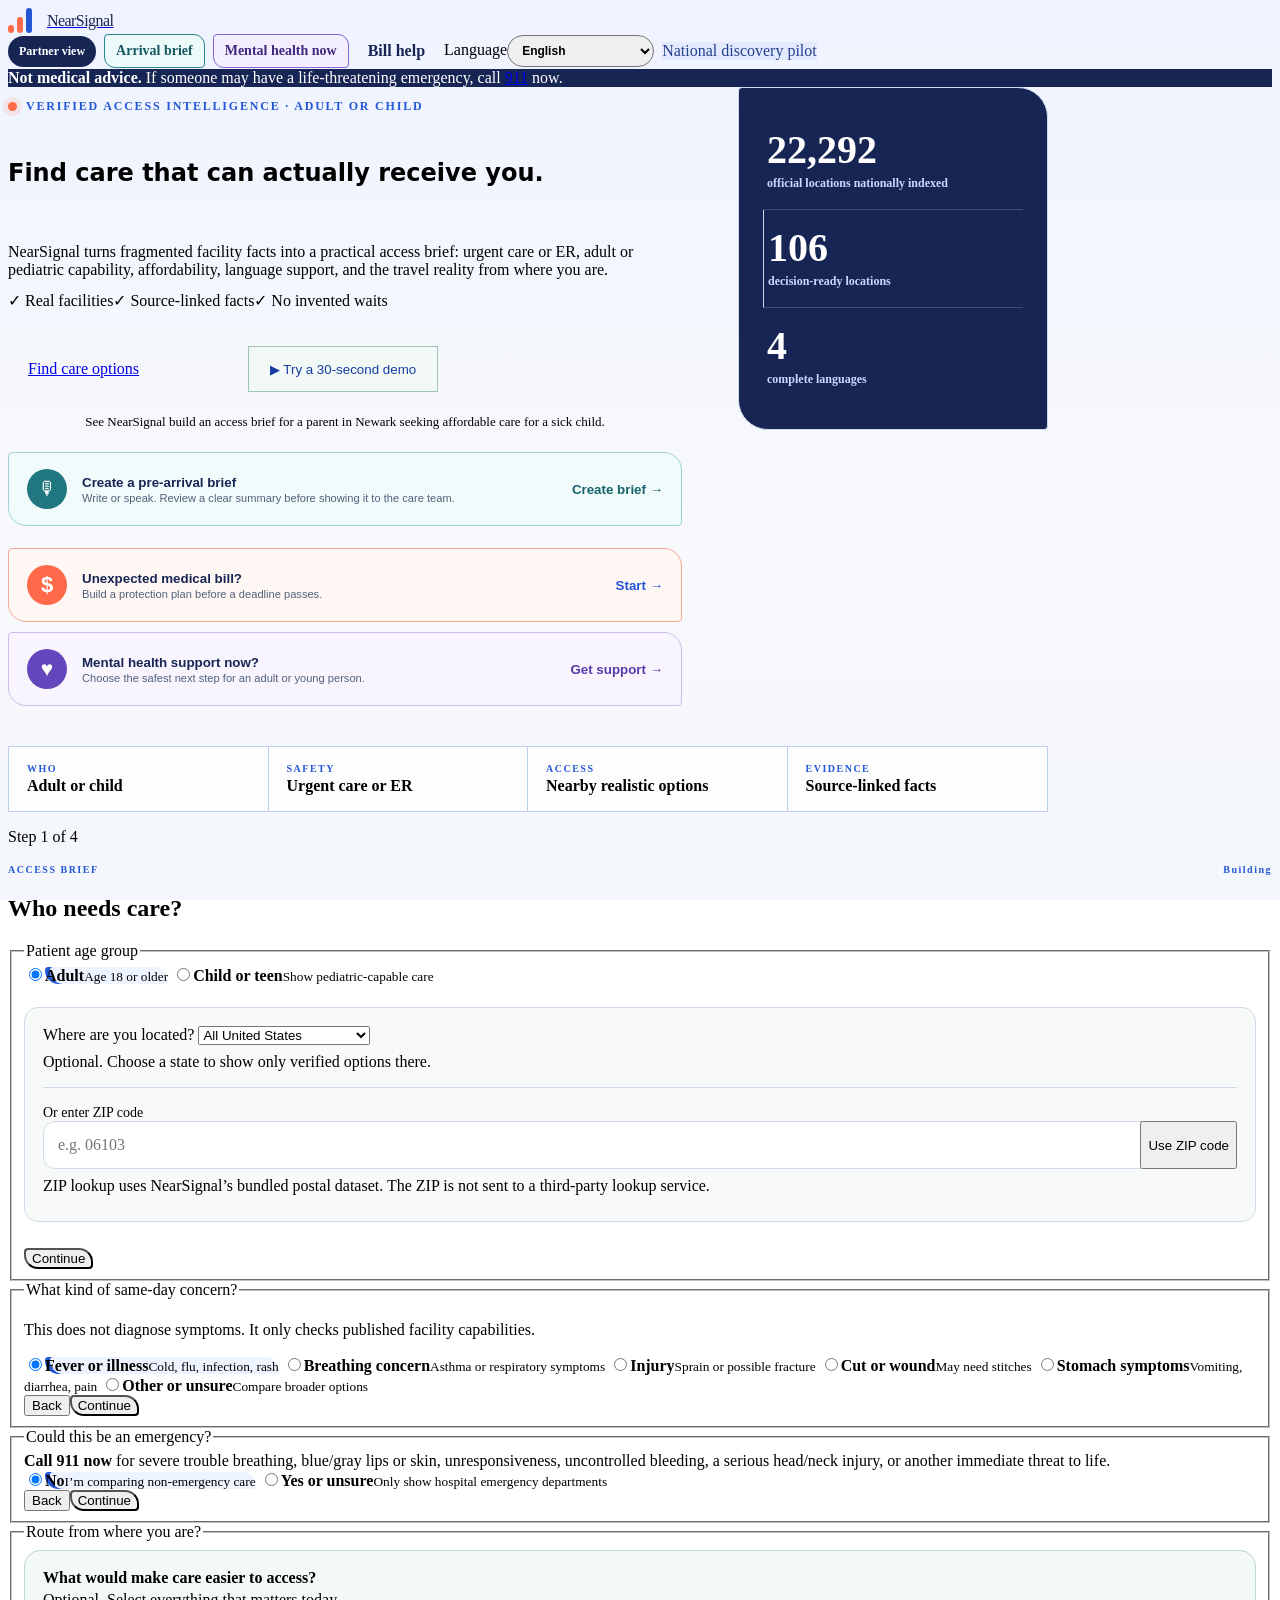
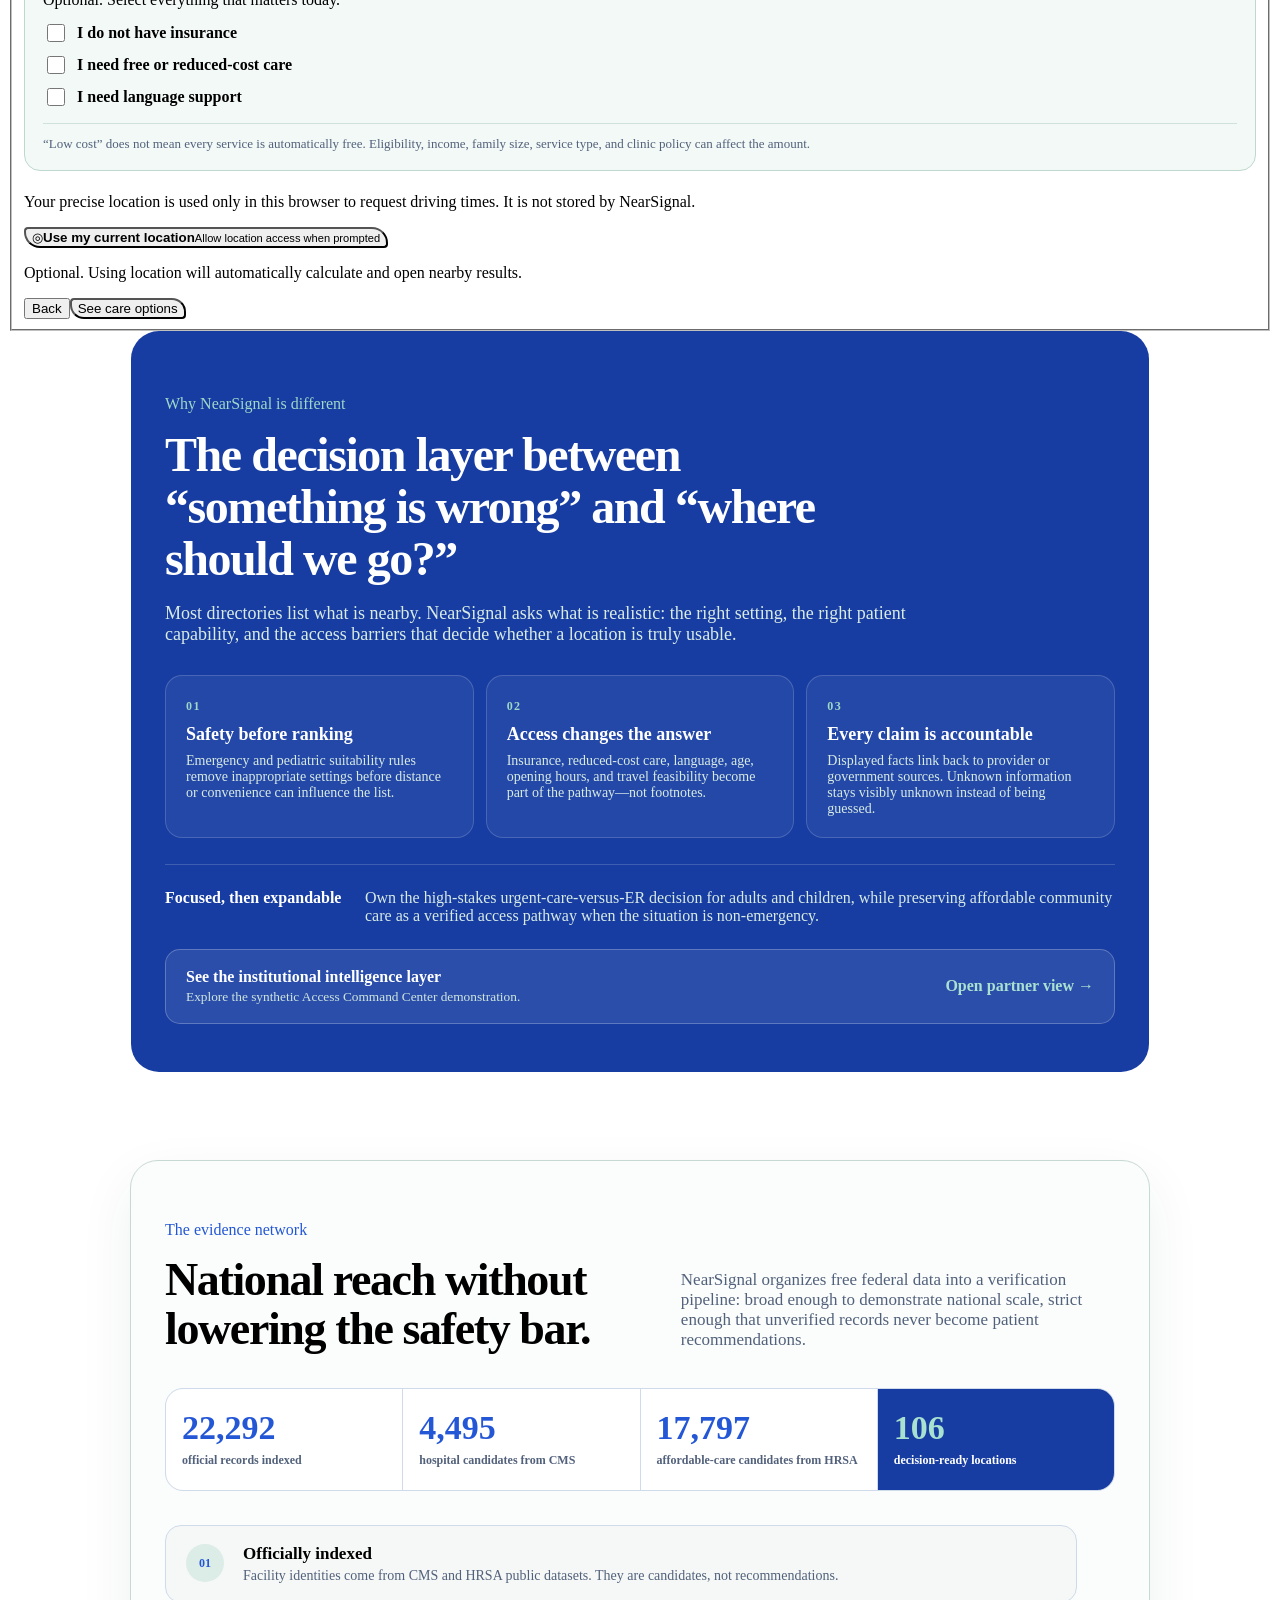
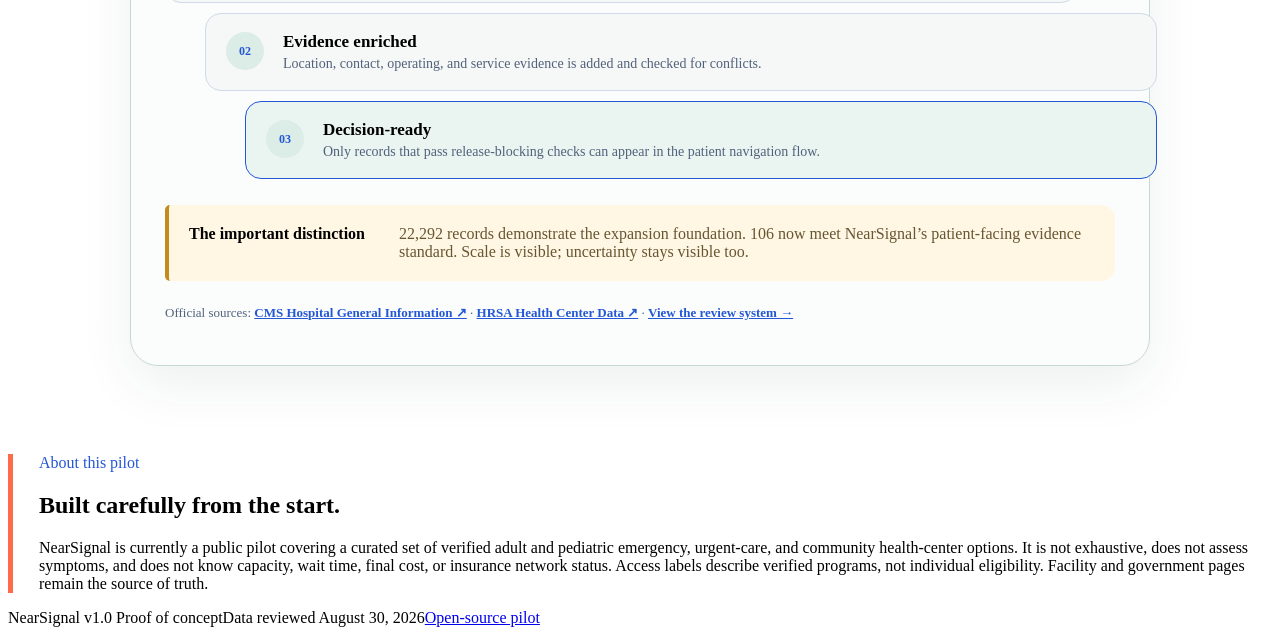
==== index.html @ 38039347 "Harden repeat patient journeys" ====
<!doctype html>
<html lang="en">
<head>
  <meta charset="utf-8">
  <meta name="viewport" content="width=device-width, initial-scale=1, viewport-fit=cover">
  <meta name="theme-color" content="#172554">
  <meta name="description" content="NearSignal turns fragmented facility facts into realistic urgent and emergency care options for adults and children.">
  <meta property="og:title" content="NearSignal — care that fits the real world">
  <meta property="og:description" content="Verified, situation-specific care navigation built for the realities of fragmented healthcare.">
  <meta property="og:type" content="website">
  <meta property="og:url" content="https://giacomodi-pasquale-rgb.github.io/nearsignal/">
  <meta property="og:site_name" content="NearSignal">
  <meta property="og:image" content="https://giacomodi-pasquale-rgb.github.io/nearsignal/icons/og-nearsignal-v2.png">
  <meta property="og:image:secure_url" content="https://giacomodi-pasquale-rgb.github.io/nearsignal/icons/og-nearsignal-v2.png">
  <meta property="og:image:alt" content="NearSignal — A realistic path to care">
  <meta property="og:image:width" content="1730">
  <meta property="og:image:height" content="909">
  <meta name="twitter:card" content="summary_large_image">
  <meta name="twitter:title" content="NearSignal — care that fits the real world">
  <meta name="twitter:description" content="Verified, situation-specific care navigation built for the realities of fragmented healthcare.">
  <meta name="twitter:image" content="https://giacomodi-pasquale-rgb.github.io/nearsignal/icons/og-nearsignal-v2.png">
  <title>NearSignal</title>
  <link rel="icon" href="icons/icon.svg" type="image/svg+xml">
  <link rel="manifest" href="manifest.webmanifest">
  <link rel="apple-touch-icon" href="icons/icon-192.png">
  <link rel="stylesheet" href="styles.css">
  <link rel="stylesheet" href="install.css">
  <link rel="stylesheet" href="access.css?v=11">
  <link rel="stylesheet" href="brand.css?v=4">
  <link rel="stylesheet" href="insights.css?v=2">
  <link rel="stylesheet" href="outcome-extra.css?v=1">
  <link rel="stylesheet" href="cohort.css?v=1">
</head>
<body>
  <header class="topbar">
    <a class="brand" href="#" aria-label="NearSignal home"><span class="signal-mark" aria-hidden="true"><i></i><i></i><i></i></span><span class="brand-word">NearSignal</span></a>
    <div class="topbar-actions"><a href="command-center.html" class="command-link" data-i18n="commandCenterNav">Partner view</a><button id="openArrivalBrief" class="brief-help-link" type="button" data-i18n="arrivalBriefNav">Arrival brief</button><button id="openMentalHelp" class="mental-help-link" type="button" data-i18n="mentalHelpNav">Mental health now</button><button id="openBillHelp" class="bill-help-link" type="button" data-i18n="billHelpNav">Bill help</button><label class="language-picker"><span class="sr-only" data-i18n="languageLabel">Language</span><select id="languageSelect" aria-label="Language" data-i18n-aria-label="languageLabel"><option value="en">English</option><option value="es">Español</option><option value="pt">Português</option><option value="ht">Kreyòl ayisyen</option></select></label><span class="pilot-pill" data-i18n="pilot">National discovery pilot</span><button id="installApp" class="install-button" data-i18n="installApp" hidden>Install app</button></div>
  </header>

  <aside class="safety-strip" role="note">
    <span data-i18n="safety"><strong>Not medical advice.</strong> If someone may have a life-threatening emergency, call <a href="tel:911">911</a> now.</span>
  </aside>

  <main>
    <section class="hero signal-hero">
      <div class="hero-kicker"><span class="live-dot"></span><span data-i18n="eyebrow">Verified access intelligence · Adult or child</span></div>
      <h1 data-i18n="heroTitle">Find care that can actually receive you.</h1>
      <p data-i18n="heroBody">NearSignal turns fragmented facility facts into a practical access brief: urgent care or ER, adult or pediatric capability, affordability, language support, and the travel reality from where you are.</p>
      <div class="trust-row" aria-label="Data principles" data-i18n-aria-label="dataPrinciples">
        <span data-i18n="trustReal">✓ Real facilities</span><span data-i18n="trustSources">✓ Source-linked facts</span><span data-i18n="trustWaits">✓ No invented waits</span>
      </div>
      <div class="hero-actions"><a class="primary link-button" href="#questionnaire" data-i18n="startNavigation">Find care options</a><button id="tryDemo" class="demo-button" type="button" data-i18n="tryDemo">▶ Try a 30-second demo</button></div>
      <p class="demo-helper" data-i18n="demoHelper">See NearSignal build an access brief for a parent in Newark seeking affordable care for a sick child.</p>
      <button id="openArrivalBriefHero" class="arrival-brief-card" type="button"><span class="arrival-icon" aria-hidden="true">🎙</span><span><b data-i18n="arrivalCardTitle">Create a pre-arrival brief</b><small data-i18n="arrivalCardBody">Write or speak. Review a clear summary before showing it to the care team.</small></span><em data-i18n="arrivalCardAction">Create brief →</em></button>
      <button id="openBillHelpHero" class="bill-protection-card" type="button"><span class="bill-icon" aria-hidden="true">$</span><span><b data-i18n="billCardTitle">Unexpected medical bill?</b><small data-i18n="billCardBody">Build a protection plan before a deadline passes.</small></span><em data-i18n="billCardAction">Start →</em></button>
      <button id="openMentalHelpHero" class="mental-support-card" type="button"><span class="mental-icon" aria-hidden="true">♥</span><span><b data-i18n="mentalCardTitle">Mental health support now?</b><small data-i18n="mentalCardBody">Choose the safest next step for an adult or young person.</small></span><em data-i18n="mentalCardAction">Get support →</em></button>
      <div class="proof-stats" aria-label="Pilot at a glance" data-i18n-aria-label="proofLabel">
        <div><strong id="networkOfficialHero">22,292</strong><span data-i18n="statIndexed">official locations nationally indexed</span></div>
        <div><strong id="facilityCount">106</strong><span data-i18n="statFacilities">decision-ready locations</span></div>
        <div><strong>4</strong><span data-i18n="statLanguages">complete languages</span></div>
      </div>
      <div class="signal-path" aria-label="NearSignal access brief" data-i18n-aria-label="decisionPathLabel"><span><b data-i18n="pathWho">WHO</b><em data-i18n="decisionWho">Adult or child</em></span><span><b data-i18n="pathSafety">SAFETY</b><em data-i18n="decisionSetting">Urgent care or ER</em></span><span><b data-i18n="pathAccess">ACCESS</b><em data-i18n="decisionReality">Nearby realistic options</em></span><span><b data-i18n="pathEvidence">EVIDENCE</b><em data-i18n="pathEvidenceBody">Source-linked facts</em></span></div>
    </section>

    <section class="panel" id="questionnaire" aria-labelledby="form-title">
      <div class="progress" aria-hidden="true"><span id="progressBar"></span></div>
      <p class="step-label" id="stepLabel" aria-live="polite">Step 1 of 4</p>
      <div class="brief-label"><span data-i18n="accessBriefLabel">ACCESS BRIEF</span><span id="briefStatus" data-i18n="briefBuilding">Building</span></div>
      <h2 id="form-title">Who needs care?</h2>
      <p id="briefAppliedNotice" class="brief-applied-notice" hidden data-i18n="briefAppliedNotice">Your patient-reported brief has pre-filled this search. Please confirm each answer before viewing care options.</p>

      <form id="careForm" novalidate>
        <fieldset class="step active" data-step="1">
          <legend class="sr-only" data-i18n="patientGroup">Patient age group</legend>
          <div class="choices one-col patient-choices">
            <label><input type="radio" name="patientGroup" value="adult" checked><span data-i18n="adultChoice"><b>Adult</b><small>Age 18 or older</small></span></label>
            <label><input type="radio" name="patientGroup" value="pediatric"><span data-i18n="childChoice"><b>Child or teen</b><small>Show pediatric-capable care</small></span></label>
          </div>
          <div class="state-row">
            <label for="stateSelect"><span data-i18n="stateQuestion">Where are you located?</span></label>
            <select id="stateSelect">
              <option value="" data-i18n="allStates">All United States</option>
              <option value="AL">Alabama</option><option value="AK">Alaska</option><option value="AS">American Samoa</option><option value="AZ">Arizona</option><option value="AR">Arkansas</option><option value="CA">California</option><option value="CO">Colorado</option><option value="CT">Connecticut</option><option value="DE">Delaware</option><option value="DC">District of Columbia</option><option value="FL">Florida</option><option value="GA">Georgia</option><option value="GU">Guam</option><option value="HI">Hawaii</option><option value="ID">Idaho</option><option value="IL">Illinois</option><option value="IN">Indiana</option><option value="IA">Iowa</option><option value="KS">Kansas</option><option value="KY">Kentucky</option><option value="LA">Louisiana</option><option value="ME">Maine</option><option value="MD">Maryland</option><option value="MA">Massachusetts</option><option value="MI">Michigan</option><option value="FM">Micronesia</option><option value="MN">Minnesota</option><option value="MS">Mississippi</option><option value="MO">Missouri</option><option value="MT">Montana</option><option value="NE">Nebraska</option><option value="NV">Nevada</option><option value="NH">New Hampshire</option><option value="NJ">New Jersey</option><option value="NM">New Mexico</option><option value="NY">New York</option><option value="NC">North Carolina</option><option value="ND">North Dakota</option><option value="MP">Northern Mariana Islands</option><option value="OH">Ohio</option><option value="OK">Oklahoma</option><option value="OR">Oregon</option><option value="PA">Pennsylvania</option><option value="PR">Puerto Rico</option><option value="RI">Rhode Island</option><option value="SC">South Carolina</option><option value="SD">South Dakota</option><option value="TN">Tennessee</option><option value="TX">Texas</option><option value="UT">Utah</option><option value="VT">Vermont</option><option value="VI">U.S. Virgin Islands</option><option value="VA">Virginia</option><option value="WA">Washington</option><option value="WV">West Virginia</option><option value="WI">Wisconsin</option><option value="WY">Wyoming</option><option value="MH">Marshall Islands</option><option value="PW">Palau</option>
            </select>
            <p class="helper" data-i18n="stateHelper">Optional. Choose a state to show only verified options there.</p>
            <div class="zip-row">
              <label for="zipCode"><span data-i18n="zipLabel">Or enter ZIP code</span></label>
              <div><input id="zipCode" type="text" inputmode="numeric" autocomplete="postal-code" maxlength="5" pattern="[0-9]{5}" placeholder="e.g. 06103" data-i18n-placeholder="zipPlaceholder"><button id="useZip" type="button" class="secondary" data-i18n="useZip">Use ZIP code</button></div>
              <p class="helper" data-i18n="zipPrivacy">ZIP lookup uses NearSignal’s bundled postal dataset. The ZIP is not sent to a third-party lookup service.</p>
              <p class="status" id="zipStatus" aria-live="polite"></p>
            </div>
          </div>
          <div class="age-row" id="childAge" hidden>
            <label><span data-i18n="age">Age</span><input id="ageValue" type="number" min="0" max="26" step="1" value="5" inputmode="numeric" required></label>
            <label><span data-i18n="unit">Unit</span><select id="ageUnit"><option value="years" data-i18n="years">Years</option><option value="months" data-i18n="months">Months</option></select></label>
          </div>
          <button type="button" class="primary next" data-i18n="continue">Continue</button>
        </fieldset>

        <fieldset class="step" data-step="2">
          <legend data-i18n="step2">What kind of same-day concern?</legend>
          <p class="helper" data-i18n="concernHelper">This does not diagnose symptoms. It only checks published facility capabilities.</p>
          <div class="choices">
            <label><input type="radio" name="need" value="illness" checked><span data-i18n="illnessChoice"><b>Fever or illness</b><small>Cold, flu, infection, rash</small></span></label>
            <label><input type="radio" name="need" value="breathing"><span data-i18n="breathingChoice"><b>Breathing concern</b><small>Asthma or respiratory symptoms</small></span></label>
            <label><input type="radio" name="need" value="injury"><span data-i18n="injuryChoice"><b>Injury</b><small>Sprain or possible fracture</small></span></label>
            <label><input type="radio" name="need" value="wound"><span data-i18n="woundChoice"><b>Cut or wound</b><small>May need stitches</small></span></label>
            <label><input type="radio" name="need" value="stomach"><span data-i18n="stomachChoice"><b>Stomach symptoms</b><small>Vomiting, diarrhea, pain</small></span></label>
            <label><input type="radio" name="need" value="other"><span data-i18n="otherChoice"><b>Other or unsure</b><small>Compare broader options</small></span></label>
          </div>
          <div class="actions"><button type="button" class="secondary back" data-i18n="back">Back</button><button type="button" class="primary next" data-i18n="continue">Continue</button></div>
        </fieldset>

        <fieldset class="step" data-step="3">
          <legend data-i18n="step3">Could this be an emergency?</legend>
          <div class="red-flags" data-i18n="redFlags"><strong>Call 911 now</strong> for severe trouble breathing, blue/gray lips or skin, unresponsiveness, uncontrolled bleeding, a serious head/neck injury, or another immediate threat to life.</div>
          <div class="choices one-col">
            <label><input type="radio" name="emergency" value="no" checked><span data-i18n="noEmergency"><b>No</b><small>I’m comparing non-emergency care</small></span></label>
            <label><input type="radio" name="emergency" value="yes"><span data-i18n="yesEmergency"><b>Yes or unsure</b><small>Only show hospital emergency departments</small></span></label>
          </div>
          <div class="actions"><button type="button" class="secondary back" data-i18n="back">Back</button><button type="button" class="primary next" data-i18n="continue">Continue</button></div>
        </fieldset>

        <fieldset class="step" data-step="4">
          <legend data-i18n="routeTitle">Route from where you are?</legend>
          <div class="access-box">
            <p class="access-title" data-i18n="accessTitle">What would make care easier to access?</p>
            <p class="helper" data-i18n="accessHelper">Optional. Select everything that matters today.</p>
            <div class="access-choices">
              <label><input type="checkbox" name="accessNeed" value="uninsured"><span data-i18n="accessUninsured">I do not have insurance</span></label>
              <label><input type="checkbox" name="accessNeed" value="low-cost"><span data-i18n="accessLowCost">I need free or reduced-cost care</span></label>
              <label><input type="checkbox" name="accessNeed" value="language"><span data-i18n="accessLanguage">I need language support</span></label>
            </div>
            <p class="access-caution" data-i18n="accessCaution">“Low cost” does not mean every service is automatically free. Eligibility, income, family size, service type, and clinic policy can affect the amount.</p>
          </div>
          <p class="helper" data-i18n="locationPrivacy">Your precise location is used only in this browser to request driving times. It is not stored by NearSignal.</p>
          <button type="button" id="locateMe" class="location-button"><span aria-hidden="true">◎</span><span data-i18n="locationButton"><b>Use my current location</b><small>Allow location access when prompted</small></span></button>
          <p id="locationStatus" class="status" aria-live="polite" data-i18n="locationOptional">Optional. Using location will automatically calculate and open nearby results.</p>
          <div class="actions"><button type="button" class="secondary back" data-i18n="back">Back</button><button type="button" id="showCareOptions" class="primary" data-i18n="seeOptions">See care options</button></div>
        </fieldset>
      </form>
    </section>

    <section id="results" class="results" hidden aria-live="polite">
      <div class="results-head">
        <div><p class="eyebrow" data-i18n="verifiedNetwork">Decision-ready recommendations</p><h2 id="resultsTitle" data-i18n="careOptions">Care options</h2></div>
        <button id="startOver" class="secondary" data-i18n="startOver">Start over</button>
      </div>
      <div id="emergencyBanner" class="emergency" hidden data-i18n="emergencyBanner"><strong>Emergency route:</strong> If there is an immediate threat to life, call <a href="tel:911">911</a>. Do not delay emergency care to compare this list.</div>
      <div id="demoBanner" class="demo-banner" hidden data-i18n="demoBanner"><strong>Demo scenario:</strong> A parent in Newark is looking for non-emergency care for a 5-year-old with a fever, without insurance, and needs an affordable option.</div>
      <button id="demoNext" class="demo-next primary" type="button" hidden data-i18n="demoNext">Continue the story: create the bilingual arrival brief →</button>
      <div id="journeySummary" class="journey-summary"></div>
      <p id="routingNote" class="data-note"></p>
      <section id="accessXray" class="access-xray" aria-labelledby="access-xray-title"></section>
      <div id="cards" class="cards"></div>
      <section id="commonspiritCohort" class="commonspirit-cohort" hidden aria-labelledby="commonspirit-cohort-title">
        <div class="discovery-heading"><div><p class="eyebrow" data-i18n="cohortEyebrow">COMMONSPIRIT ACCESS COHORT</p><h3 id="commonspirit-cohort-title" data-i18n="cohortTitle">CommonSpirit locations in this state</h3></div><span data-i18n="cohortOfficial">Official provider sources</span></div>
        <p data-i18n="cohortIntro">NearSignal reviewed these locations as part of a fragmentation-priority cohort. Completed records can enter recommendations; records with unresolved age or access evidence remain clearly marked for confirmation.</p>
        <div id="commonspiritCards" class="cohort-cards"></div>
      </section>
      <section id="nationalDiscovery" class="national-discovery" hidden aria-labelledby="national-discovery-title">
        <div class="discovery-heading"><div><p class="eyebrow" data-i18n="discoveryEyebrow">NATIONAL DISCOVERY LAYER</p><h3 id="national-discovery-title" data-i18n="discoveryTitle">More official locations in your state</h3></div><span data-i18n="discoveryOfficial">Official federal records</span></div>
        <p data-i18n="discoveryIntro">These locations expand discovery beyond NearSignal’s decision-ready network. Their identity comes from CMS or HRSA, but their exact services, ages, hours, prices, and availability have not completed NearSignal verification.</p>
        <div id="discoveryCounts" class="discovery-counts"></div>
        <div id="discoveryCards" class="discovery-cards"></div>
        <p class="discovery-safety" data-i18n="discoverySafety">These are not NearSignal recommendations. Call before non-emergency travel and verify the service, patient age, hours, price, and insurance status.</p>
      </section>
      <details class="before-leave"><summary data-i18n="beforeLeaveTitle">Before you leave: protect access and cost</summary><div><p data-i18n="beforeLeaveIntro">For non-emergency care, use this checklist before traveling. Do not delay emergency care for these steps.</p><label><input type="checkbox"> <span data-i18n="checkService">Call and verify the exact service and age eligibility.</span></label><label><input type="checkbox"> <span data-i18n="checkNetwork">Ask whether both the facility and treating clinicians are in network.</span></label><label><input type="checkbox"> <span data-i18n="checkEstimate">Request an estimate or Good Faith Estimate when applicable.</span></label><label><input type="checkbox"> <span data-i18n="checkRecord">Write down the representative’s name, date, and confirmation number.</span></label></div></details>
      <p id="learningLoop" class="learning-loop"></p>
      <details class="access-guide"><summary data-i18n="costGuideTitle">Understand the cost-access labels</summary><div data-i18n="costGuideBody"><p><strong>Community health centers/FQHCs:</strong> Insurance is not required. Fees are adjusted using income and family size. Patients at or below 100% of the federal poverty guideline receive a full discount or may pay a nominal charge, depending on the center’s policy and service.</p><p><strong>NJ Charity Care:</strong> This is hospital financial assistance for eligible uninsured or underinsured patients. An application and screening are required, and some separate professional, prescription, or other charges may not be covered.</p><p><strong>Published flat fee:</strong> NearSignal shows one only when a current authoritative source confirms the exact service and price.</p><p><a href="https://bphc.hrsa.gov/about-health-centers/what-health-center" target="_blank" rel="noopener">HRSA health-center information ↗</a> · <a href="https://www.nj.gov/health/charitycare/" target="_blank" rel="noopener">NJ Charity Care ↗</a></p></div></details>
      <details><summary data-i18n="orderingTitle">How NearSignal orders these options</summary><p data-i18n="orderingBody">Safety gates come first: emergency selections show only verified hospital emergency departments appropriate for the selected adult or child population. Age and published capability limits are applied next. Eligible options are then ordered by care-setting fit, access needs, and, when available, current driving duration. Unsupported wait, insurance, and cost claims are excluded.</p></details>
      <details><summary data-i18n="verifiedTitle">What “verified” means</summary><p data-i18n="verifiedBody">Facility identity, address, care setting, adult/child population, phone, displayed hours, listed capabilities, and access claims are tied to provider or government sources. Information can change—call before non-emergency travel.</p></details>
    </section>

    <section class="difference-section" aria-labelledby="difference-title">
      <p class="eyebrow" data-i18n="differenceEyebrow">Why NearSignal is different</p>
      <h2 id="difference-title" data-i18n="differenceTitle">The decision layer between “something is wrong” and “where should we go?”</h2>
      <p class="difference-lead" data-i18n="differenceLead">Most directories list what is nearby. NearSignal asks what is realistic: the right setting, the right patient capability, and the access barriers that decide whether a location is truly usable.</p>
      <div class="difference-grid">
        <article><span>01</span><h3 data-i18n="differenceSafetyTitle">Safety before ranking</h3><p data-i18n="differenceSafetyBody">Emergency and pediatric suitability rules remove inappropriate settings before distance or convenience can influence the list.</p></article>
        <article><span>02</span><h3 data-i18n="differenceAccessTitle">Access changes the answer</h3><p data-i18n="differenceAccessBody">Insurance, reduced-cost care, language, age, opening hours, and travel feasibility become part of the pathway—not footnotes.</p></article>
        <article><span>03</span><h3 data-i18n="differenceEvidenceTitle">Every claim is accountable</h3><p data-i18n="differenceEvidenceBody">Displayed facts link back to provider or government sources. Unknown information stays visibly unknown instead of being guessed.</p></article>
      </div>
      <div class="vision-line"><strong data-i18n="visionTitle">Focused, then expandable</strong><span data-i18n="visionBody">Own the high-stakes urgent-care-versus-ER decision for adults and children, while preserving affordable community care as a verified access pathway when the situation is non-emergency.</span></div>
      <a class="command-center-cta" href="command-center.html"><span><b data-i18n="commandCtaTitle">See the institutional intelligence layer</b><small data-i18n="commandCtaBody">Explore the synthetic Access Command Center demonstration.</small></span><em data-i18n="commandCtaAction">Open partner view →</em></a>
    </section>

    <section class="network-section" aria-labelledby="network-title">
      <div class="network-heading">
        <div><p class="eyebrow" data-i18n="networkEyebrow">The evidence network</p><h2 id="network-title" data-i18n="networkTitle">National reach without lowering the safety bar.</h2></div>
        <p data-i18n="networkLead">NearSignal organizes free federal data into a verification pipeline: broad enough to demonstrate national scale, strict enough that unverified records never become patient recommendations.</p>
      </div>
      <div class="network-stats" aria-label="Evidence network at a glance" data-i18n-aria-label="networkStatsLabel">
        <article><strong id="networkOfficial">22,292</strong><span data-i18n="networkOfficial">official records indexed</span></article>
        <article><strong id="networkHospitals">4,495</strong><span data-i18n="networkHospitals">hospital candidates from CMS</span></article>
        <article><strong id="networkHealthCenters">17,797</strong><span data-i18n="networkHealthCenters">affordable-care candidates from HRSA</span></article>
        <article class="decision-ready"><strong id="networkReady">106</strong><span data-i18n="networkReady">decision-ready locations</span></article>
      </div>
      <div class="evidence-funnel">
        <article><span>01</span><div><h3 data-i18n="networkTier1Title">Officially indexed</h3><p data-i18n="networkTier1Body">Facility identities come from CMS and HRSA public datasets. They are candidates, not recommendations.</p></div></article>
        <article><span>02</span><div><h3 data-i18n="networkTier2Title">Evidence enriched</h3><p data-i18n="networkTier2Body">Location, contact, operating, and service evidence is added and checked for conflicts.</p></div></article>
        <article class="funnel-ready"><span>03</span><div><h3 data-i18n="networkTier3Title">Decision-ready</h3><p data-i18n="networkTier3Body">Only records that pass release-blocking checks can appear in the patient navigation flow.</p></div></article>
      </div>
      <div class="network-safety"><strong data-i18n="networkSafetyTitle">The important distinction</strong><span data-i18n="networkSafetyBody">22,292 records demonstrate the expansion foundation. 106 now meet NearSignal’s patient-facing evidence standard. Scale is visible; uncertainty stays visible too.</span></div>
      <p class="network-sources"><span data-i18n="networkSources">Official sources:</span> <a href="https://data.cms.gov/provider-data/dataset/xubh-q36u" target="_blank" rel="noopener">CMS Hospital General Information ↗</a> · <a href="https://data.hrsa.gov/topics/health-centers/" target="_blank" rel="noopener">HRSA Health Center Data ↗</a> · <a href="review.html" data-i18n="networkReviewLink">View the review system →</a></p>
    </section>

    <section class="scope-note">
      <p class="eyebrow" data-i18n="limitationsEyebrow">About this pilot</p>
      <h2 data-i18n="limitationsTitle">Built carefully from the start.</h2>
      <p data-i18n="limitationsBody">NearSignal is currently a public pilot covering a curated set of verified adult and pediatric emergency, urgent-care, and community health-center options. It is not exhaustive, does not assess symptoms, and does not know capacity, wait time, final cost, or insurance network status. Access labels describe verified programs, not individual eligibility. Facility and government pages remain the source of truth.</p>
    </section>
  </main>

  <dialog id="billProtection" class="bill-dialog" aria-labelledby="bill-title">
    <form method="dialog" class="bill-shell">
      <button class="bill-close" value="close" aria-label="Close" data-i18n-aria-label="close">×</button>
      <p class="eyebrow" data-i18n="billEyebrow">NearSignal Bill Protection</p>
      <h2 id="bill-title" data-i18n="billTitle">Turn a frightening bill into an action plan.</h2>
      <p class="bill-intro" data-i18n="billIntro">This tool does not decide whether a bill is lawful or provide legal advice. It helps preserve evidence, identify possible protections, and reach the right appeal or complaint channel.</p>
      <p class="bill-national-scope" data-i18n="billNationalScope">Nationwide guidance · Federal and state-specific routes</p>

      <div id="billIntake" class="bill-intake">
        <fieldset><legend data-i18n="billSituation">What happened?</legend><div class="bill-choices">
          <label><input type="radio" name="billSituation" value="directory" checked><span data-i18n="billDirectory">A directory or insurer said the facility was in network</span></label>
          <label><input type="radio" name="billSituation" value="facility"><span data-i18n="billFacility">The facility was in network, but someone involved was not</span></label>
          <label><input type="radio" name="billSituation" value="emergency"><span data-i18n="billEmergency">Emergency or urgent care was out of network</span></label>
          <label><input type="radio" name="billSituation" value="other"><span data-i18n="billOther">Something else or I am not sure</span></label>
        </div></fieldset>
        <fieldset><legend data-i18n="billPlan">What kind of coverage?</legend><div class="bill-choices compact">
          <label><input type="radio" name="billPlan" value="employer" checked><span data-i18n="billEmployer">Employer health plan</span></label>
          <label><input type="radio" name="billPlan" value="individual"><span data-i18n="billIndividual">Marketplace or individual plan</span></label>
          <label><input type="radio" name="billPlan" value="public"><span data-i18n="billPublic">Medicare or Medicaid</span></label>
          <label><input type="radio" name="billPlan" value="unsure"><span data-i18n="billUnsure">Not sure</span></label>
        </div></fieldset>
        <label class="bill-state"><span data-i18n="billState">Where did the care happen?</span><select id="billState"></select></label>
        <button id="buildBillPlan" class="primary" value="" type="button" data-i18n="buildBillPlan">Build my action plan</button>
      </div>

      <section id="billPlanResult" class="bill-result" hidden aria-live="polite">
        <div class="bill-alert"><strong data-i18n="billFirstTitle">First: protect the clock and the paper trail</strong><p data-i18n="billFirstBody">Ask the provider to place the account on an administrative hold while it is disputed. Request the itemized bill, Explanation of Benefits, claim and denial codes, network records, any estimate, and every notice or consent form. Keep screenshots, names, dates, and confirmation numbers.</p></div>
        <div id="billProtectionSignal" class="protection-signal"></div>
        <p id="stateResourceNote" class="state-resource-note"></p>
        <ol class="bill-steps">
          <li><b data-i18n="billStep1Title">Open an insurer appeal</b><span data-i18n="billStep1Body">Use the appeal address or portal in the denial notice. State that network information was relied on, identify the disputed charges, request reprocessing at the in-network level, and ask for all records used to decide the claim.</span></li>
          <li><b data-i18n="billStep2Title">Preserve the deadline</b><span data-i18n="billStep2Body">Use the deadline printed on the denial or plan documents. Many employer-plan claim appeals allow at least 180 days, but your notice and plan control. File something in writing before the deadline even if more evidence will follow.</span></li>
          <li><b data-i18n="billStep3Title">Escalate outside the insurer</b><span data-i18n="billStep3Body">Federal and state complaint channels can review whether surprise-billing or insurance rules were followed. Employer plans may also fall under the U.S. Department of Labor.</span></li>
        </ol>
        <div class="official-actions">
          <a class="link-button primary" href="https://www.cms.gov/initiatives/your-patient-rights/medical-bill-rights/get-help/find-action-plan-your-medical-bill/call-no-surprises-help-desk/submit-complaint" target="_blank" rel="noopener" data-i18n="cmsComplaint">CMS complaint ↗</a>
          <a class="link-button secondary" href="tel:18009853059" data-i18n="cmsCall">Call 1-800-985-3059</a>
          <a id="stateBillHelp" class="link-button secondary" href="https://content.naic.org/state-insurance-departments" target="_blank" rel="noopener" data-i18n="stateInsuranceDirectory">Find your state insurance department ↗</a>
          <a id="dolBillHelp" class="link-button secondary" href="https://www.dol.gov/agencies/ebsa/about-ebsa/our-activities/resource-center/publications/filing-a-claim-for-your-health-benefits" target="_blank" rel="noopener" data-i18n="dolAppeal">Employer-plan appeal guide ↗</a>
        </div>
        <details class="appeal-template"><summary data-i18n="appealTemplateTitle">Plain-language appeal starter</summary><div id="appealTemplate" data-i18n="appealTemplateBody"><p><strong>Subject: Urgent request to review and reprocess disputed medical claim</strong></p><p>I am appealing the handling of this claim and asking that collection activity be paused while it is reviewed. Before care, I relied on information indicating that the facility or service was in network. I did not knowingly choose an out-of-network service at this price.</p><p>Please provide the complete claim file, the specific plan terms and codes used, all network-status records, and any notice or consent form you believe applies. Please review applicable federal and state surprise-billing protections and reprocess covered charges at the in-network cost-sharing level when required. Please confirm receipt and all appeal deadlines in writing.</p></div></details>
        <p class="bill-caution" data-i18n="billCaution">Do not send medical records, member IDs, or other personal information through NearSignal. Use the insurer or regulator’s secure channel. For legal advice or a lawsuit, contact a qualified attorney.</p>
        <button id="restartBillPlan" class="secondary" type="button" value="" data-i18n="startOver">Start over</button>
      </section>
    </form>
  </dialog>

  <dialog id="arrivalBrief" class="arrival-dialog" aria-labelledby="arrival-title">
    <form method="dialog" class="arrival-shell">
      <button class="bill-close" value="close" aria-label="Close" data-i18n-aria-label="close">×</button>
      <p class="eyebrow" data-i18n="arrivalEyebrow">NearSignal Patient-Reported Brief</p>
      <h2 id="arrival-title" data-i18n="arrivalTitle">Describe it once. Bring a clearer story.</h2>
      <p class="bill-intro" data-i18n="arrivalIntro">Write or use the microphone. NearSignal organizes your words into a brief you can review, copy, or read aloud. It is not a diagnosis or clinical triage assessment.</p>
      <p class="arrival-privacy" data-i18n="arrivalPrivacy">NearSignal does not store or send this information. Voice recognition may be processed by your browser or device provider. Do not use voice input if you are not comfortable with that.</p>
      <div id="arrivalIntake" class="arrival-intake">
        <label><span data-i18n="arrivalPatient">Who is this for?</span><select id="arrivalPatient"><option value="adult" data-i18n="arrivalAdult">Adult</option><option value="child" data-i18n="arrivalChild">Child or teen</option></select></label>
        <div class="arrival-select-grid">
          <label><span data-i18n="arrivalCategory">What kind of concern is this?</span><select id="arrivalCategory"><option value="illness" data-i18n="categoryIllness">Illness or fever</option><option value="breathing" data-i18n="categoryBreathing">Breathing problem</option><option value="injury" data-i18n="categoryInjury">Injury</option><option value="wound" data-i18n="categoryWound">Cut or wound</option><option value="stomach" data-i18n="categoryStomach">Stomach symptoms</option><option value="mental" data-i18n="categoryMental">Mental or behavioral health</option><option value="other" data-i18n="categoryOther">Other or unsure</option></select></label>
          <label><span data-i18n="arrivalSeverity">How serious does it feel?</span><select id="arrivalSeverity"><option value="mild" data-i18n="severityMild">Mild</option><option value="moderate" data-i18n="severityModerate">Moderate</option><option value="severe" data-i18n="severitySevere">Severe</option><option value="unsure" data-i18n="severityUnsure">Not sure</option></select></label>
        </div>
        <label><span data-i18n="arrivalWarning">Are any immediate warning signs present?</span><select id="arrivalWarning"><option value="no" data-i18n="warningNo">No</option><option value="unsure" data-i18n="warningUnsure">Not sure</option><option value="yes" data-i18n="warningYes">Yes</option></select><small class="arrival-helper" data-i18n="warningHelper">Examples: severe trouble breathing, blue or gray skin, unresponsiveness, uncontrolled bleeding, seizure, or immediate danger of self-harm.</small></label>
        <label><span data-i18n="arrivalConcern">What is happening?</span><div class="dictation-field"><textarea id="arrivalConcern" rows="4" data-i18n-placeholder="arrivalConcernPlaceholder" placeholder="Describe the main concern in your own words"></textarea><button class="mic-button" type="button" data-dictate-target="arrivalConcern" aria-label="Speak this answer" data-i18n-aria-label="speakAnswer">🎙</button></div></label>
        <label><span data-i18n="arrivalStarted">When did it begin or change?</span><div class="dictation-field"><textarea id="arrivalStarted" rows="2" data-i18n-placeholder="arrivalStartedPlaceholder" placeholder="For example: yesterday evening; suddenly 30 minutes ago"></textarea><button class="mic-button" type="button" data-dictate-target="arrivalStarted" aria-label="Speak this answer" data-i18n-aria-label="speakAnswer">🎙</button></div></label>
        <label><span data-i18n="arrivalMedications">Important medicines, allergies, or conditions</span><div class="dictation-field"><textarea id="arrivalMedications" rows="2" data-i18n-placeholder="arrivalMedicationsPlaceholder" placeholder="Include only what you want the care team to know"></textarea><button class="mic-button" type="button" data-dictate-target="arrivalMedications" aria-label="Speak this answer" data-i18n-aria-label="speakAnswer">🎙</button></div></label>
        <p id="dictationStatus" class="dictation-status" aria-live="polite"></p>
        <button id="buildArrivalBrief" class="primary" value="" type="button" data-i18n="buildArrivalBrief">Create my brief</button>
      </div>
      <section id="arrivalResult" class="arrival-result" hidden aria-live="polite">
        <div id="checkinInstruction" class="checkin-instruction" hidden><strong data-i18n="checkinTitle">Show this screen at check-in</strong><span data-i18n="checkinBody">Give your phone to registration or triage staff, or hold it where they can read it. The English handoff appears beside your language.</span><small data-i18n="checkinNoSend">Nothing has been sent to the hospital. You control this screen, and the care team must confirm the information with you.</small></div>
        <div id="arrivalEmergencyNotice" class="arrival-emergency" hidden><strong data-i18n="arrivalEmergencyTitle">Possible emergency warning</strong><span data-i18n="arrivalEmergencyBody">Do not wait for or rely on this brief. Call 911 now if there may be an immediate threat to life or safety.</span><a href="tel:911" data-i18n="call911">Call 911</a></div>
        <div class="arrival-result-heading"><div><span data-i18n="patientReviewed">PATIENT-REPORTED · REVIEW BEFORE SHARING</span><h3 data-i18n="arrivalBriefTitle">Pre-arrival brief</h3></div><span class="not-diagnosis" data-i18n="notDiagnosis">Not a diagnosis</span></div>
        <div class="arrival-brief-grid">
          <section><h4 data-i18n="patientLanguageBrief">Patient-language brief</h4><div id="arrivalBriefText" class="arrival-brief-text"></div></section>
          <section><h4 data-i18n="englishHandoffBrief">Standardized English handoff</h4><div id="arrivalEnglishBrief" class="arrival-brief-text english-handoff"></div></section>
        </div>
        <div class="arrival-code"><span data-i18n="arrivalCodeLabel">Patient-controlled arrival code</span><strong id="arrivalCode">NS------</strong><small data-i18n="arrivalCodeHelp">Pilot demonstration only. This code identifies the brief on this device; it does not retrieve hospital records or mean the brief was transmitted.</small></div>
        <p class="translation-boundary" data-i18n="translationBoundary">NearSignal creates a local draft English rendering for common terms and preserves the patient's original words when it is unsure. Staff should review it with the patient and use a qualified interpreter when needed.</p>
        <p class="arrival-disclaimer" data-i18n="arrivalDisclaimer">This summary contains information reported by a patient or caregiver. It has not been medically verified. In an emergency, call 911 rather than relying on this brief.</p>
        <div class="arrival-actions"><button id="useBriefForSearch" class="primary" type="button" value="" data-i18n="useBriefForSearch">Find care using this brief</button><button id="showAtCheckIn" class="primary checkin-button" type="button" value="" data-i18n="showAtCheckIn">Show at check-in</button><button id="copyArrivalBrief" class="secondary" type="button" value="" data-i18n="copyBrief">Copy both briefs</button><button id="listenArrivalBrief" class="secondary" type="button" value="" data-i18n="listenBrief">🔊 Listen</button><button id="listenEnglishBrief" class="secondary" type="button" value="" data-i18n="listenEnglishBrief">🔊 Listen in English</button><button id="editArrivalBrief" class="secondary" type="button" value="" data-i18n="editBrief">Edit</button><button id="exitCheckinMode" class="secondary exit-checkin" type="button" value="" hidden data-i18n="exitCheckin">Back to brief options</button></div>
        <p id="arrivalActionStatus" class="dictation-status" aria-live="polite"></p>
        <div class="partner-handoff"><b data-i18n="partnerHandoffTitle">Future partner pathway</b><span data-i18n="partnerHandoffBody">With a health-system agreement, consent, security, identity matching, and EHR integration, a reviewed brief could be delivered to the receiving care team. Direct transmission is not active in this pilot.</span></div>
      </section>
    </form>
  </dialog>

  <dialog id="verifiedArrivalDialog" class="verified-arrival-dialog" aria-labelledby="verified-arrival-title">
    <form method="dialog" class="verified-arrival-shell">
      <button class="bill-close" value="close" aria-label="Close" data-i18n-aria-label="close">×</button>
      <div class="demo-ribbon" data-i18n="verifiedDemoRibbon">DEMONSTRATION · NOT CONNECTED TO A HOSPITAL</div>
      <p class="eyebrow" data-i18n="verifiedEyebrow">NearSignal Verified Arrival</p>
      <h2 id="verified-arrival-title" data-i18n="verifiedTitle2">Know whether the path still works.</h2>
      <p data-i18n="verifiedIntro">This demonstrates a future partner workflow. Today, NearSignal cannot contact a facility or reserve care.</p>
      <section id="verifiedArrivalConsent">
        <div class="selected-facility"><span data-i18n="selectedDestination">Selected destination</span><strong id="verifiedFacilityName">—</strong></div>
        <label class="consent-row"><input id="verifiedConsent" type="checkbox"><span><b data-i18n="verifiedConsentTitle">I choose to demonstrate sharing</b><small data-i18n="verifiedConsentBody">No name, medical record, or brief will leave this device. This consent applies only to the simulation.</small></span></label>
        <button id="runVerifiedArrival" type="button" class="primary" data-i18n="runVerifiedArrival">Run partner confirmation demo</button>
        <p id="verifiedArrivalStatus" class="status" aria-live="polite"></p>
      </section>
      <section id="verifiedArrivalResult" hidden aria-live="polite">
        <div class="confirmation-card accepted">
          <span data-i18n="demoPartnerResponse">SIMULATED PARTNER RESPONSE</span>
          <strong data-i18n="demoAccepted">Path confirmed for demonstration</strong>
          <p data-i18n="demoAcceptedBody">In a live partnership, the receiving organization would confirm the service, age group, arrival instructions, and unresolved access questions.</p>
          <div class="handoff-code"><small data-i18n="demoHandoffCode">Demo handoff code</small><b id="verifiedArrivalCode">NS------</b></div>
        </div>
        <div id="verifiedRerouteResult" class="reroute-result" hidden></div>
        <p class="demo-truth" data-i18n="demoTruth">Nothing was transmitted. This is not an appointment, reservation, clinical clearance, or confirmation from the named facility.</p>
        <div class="verified-actions"><button id="simulateRedirect" type="button" class="secondary" data-i18n="simulateRedirect">Simulate “cannot receive”</button><button type="submit" class="primary" data-i18n="done">Done</button></div>
      </section>
    </form>
  </dialog>

  <dialog id="outcomeDialog" class="outcome-dialog" aria-labelledby="outcome-title">
    <form method="dialog" class="outcome-shell">
      <button class="bill-close" value="close" aria-label="Close" data-i18n-aria-label="close">×</button>
      <p class="eyebrow" data-i18n="outcomeEyebrow">NearSignal access follow-up</p><h2 id="outcome-title" data-i18n="outcomeTitle">Did this option work for you?</h2>
      <p data-i18n="outcomePrivacy">This proof of concept saves the answer only on this device and does not collect names or medical details.</p><input id="outcomeFacility" type="hidden">
      <fieldset><legend data-i18n="outcomeReached">Were you able to receive care?</legend><div class="outcome-choices"><label><input type="radio" name="outcomeResult" value="yes" required><span data-i18n="outcomeYes">Yes</span></label><label><input type="radio" name="outcomeResult" value="no"><span data-i18n="outcomeNo">No</span></label><label><input type="radio" name="outcomeResult" value="not-yet"><span data-i18n="outcomeNotYet">Not yet</span></label></div></fieldset>
      <label><span data-i18n="barrierLabel">What got in the way, if anything?</span><select id="outcomeBarrier"><option value="none" data-i18n="barrierNone">Nothing</option><option value="closed" data-i18n="barrierClosed">Closed or unavailable</option><option value="service" data-i18n="barrierService">Wrong age or service</option><option value="insurance" data-i18n="barrierInsurance">Insurance problem</option><option value="cost" data-i18n="barrierCost">Cost</option><option value="language" data-i18n="barrierLanguage">Language</option><option value="transport" data-i18n="barrierTransport">Transportation</option><option value="wait" data-i18n="barrierWait">Long wait</option><option value="redirected" data-i18n="barrierRedirected">Sent somewhere else</option><option value="other" data-i18n="barrierOther">Other</option></select></label>
      <label id="outcomeOtherWrap" class="outcome-other" hidden><span data-i18n="barrierOtherLabel">Please tell us what happened</span><textarea id="outcomeOther" maxlength="280" rows="3" data-i18n-placeholder="barrierOtherPlaceholder" placeholder="Describe the barrier without including names or medical details."></textarea><small data-i18n="barrierOtherPrivacy">Do not include a name, date of birth, diagnosis, or other identifying information.</small></label>
      <button id="saveOutcome" class="primary" type="button" value="" data-i18n="saveOutcome">Save this follow-up</button><p id="outcomeStatus" class="status" aria-live="polite"></p>
    </form>
  </dialog>

  <dialog id="mentalSupport" class="mental-dialog" aria-labelledby="mental-title">
    <form method="dialog" class="mental-shell">
      <button class="bill-close" value="close" aria-label="Close" data-i18n-aria-label="close">×</button>
      <p class="eyebrow" data-i18n="mentalEyebrow">NearSignal Mental Health Route</p>
      <h2 id="mental-title" data-i18n="mentalTitle">What kind of support is needed right now?</h2>
      <p class="bill-intro" data-i18n="mentalIntro">For you, another adult, or a child or teen. NearSignal does not diagnose a condition. Choose the closest situation to reach an appropriate official resource.</p>
      <p class="mental-privacy" data-i18n="mentalPrivacy">Private by design: your choice stays in this browser and is not stored or sent to NearSignal.</p>
      <div id="mentalChoices" class="mental-choices">
        <button type="button" data-mental-route="danger"><b data-i18n="mentalDangerTitle">Immediate danger or medical emergency</b><span data-i18n="mentalDangerBody">Someone may act now, has attempted suicide, cannot stay safe, has a weapon, or has a dangerous overdose or medical problem.</span></button>
        <button type="button" data-mental-route="crisis"><b data-i18n="mentalCrisisTitle">Emotional or behavioral crisis</b><span data-i18n="mentalCrisisBody">Suicidal thoughts, severe distress, panic, substance-use crisis, or concern about someone else—without an immediate medical emergency.</span></button>
        <button type="button" data-mental-route="urgent"><b data-i18n="mentalUrgentTitle">Urgent support or treatment search</b><span data-i18n="mentalUrgentBody">Help is needed soon, but the person can remain safe while connecting to crisis or treatment support.</span></button>
      </div>
      <section id="mentalResult" class="mental-result" hidden aria-live="polite">
        <div id="mentalRouteMessage" class="mental-route-message"></div>
        <div class="mental-actions">
          <a id="mental911" class="link-button emergency-action" href="tel:911" data-i18n="call911">Call 911</a>
          <a class="link-button primary" href="tel:988" data-i18n="call988">Call 988</a>
          <a class="link-button secondary" href="sms:988" data-i18n="text988">Text 988</a>
          <a class="link-button secondary" href="https://988lifeline.org/chat/" target="_blank" rel="noopener" data-i18n="chat988">Chat with 988 ↗</a>
          <a id="mentalTreatment" class="link-button secondary" href="https://findtreatment.gov/" target="_blank" rel="noopener" data-i18n="findTreatment">Find treatment ↗</a>
        </div>
        <p class="mental-language" data-i18n="mentalLanguage">988 is free and confidential. Call support offers translation in more than 240 languages. For Spanish, call 988 and press 2 or text AYUDA to 988; text and chat are otherwise available in English.</p>
        <button id="restartMentalRoute" class="secondary" type="button" value="" data-i18n="chooseAgain">Choose again</button>
      </section>
    </form>
  </dialog>

  <footer><span>NearSignal v1.0 Proof of concept</span><span data-i18n="dataReviewed">Data reviewed August 30, 2026</span><span><a href="https://github.com/giacomodi-pasquale-rgb/nearsignal" data-i18n="openSource">Open-source pilot</a></span></footer>
  <script src="config.js"></script>
  <script src="data/facilities.js?v=10"></script>
  <script src="data/review/evidence-network.js?v=4"></script>
  <script src="data/review/provider-enrichment.js?v=4"></script>
  <script type="module" src="app.js?v=51"></script>
</body>
</html>
---- access.css ----
.topbar-actions { display: flex; align-items: center; gap: 9px; }
.language-picker select { width: auto; padding: 7px 30px 7px 10px; border-radius: 999px; font-size: 12px; font-weight: 750; }
.access-box { margin: 4px 0 22px; padding: 18px; border: 1px solid #bfd8ce; background: #f2f9f6; border-radius: 16px; }
.access-title { font-weight: 850; margin: 0; }
.access-box .helper { margin: 4px 0 12px; }
.access-choices { display: grid; gap: 8px; }
.access-choices label { display: flex; align-items: center; gap: 9px; font-weight: 700; }
.access-choices input { width: 18px; height: 18px; accent-color: var(--green); }
.access-caution { margin: 14px 0 0; padding-top: 12px; border-top: 1px solid #cfe1da; color: var(--muted); font-size: 13px; }
.access-guide div > p { color: var(--muted); }
.metric.access { background: #dceee7; color: #134f45; }
.metric.access-strong { background: #176458; color: #fff; }
.metrics a.metric { text-decoration: none; color: inherit; }
.state-row { margin: 22px 0 26px; padding: 18px; border: 1px solid var(--line); border-radius: 14px; background: #f7faf8; }
.state-row > label > span { font-size: 16px; }
.state-row .helper { margin: 8px 0 0; }
.zip-row { margin-top: 16px; padding-top: 15px; border-top: 1px solid var(--line); }
.zip-row > label > span { font-size: 14px; }
.zip-row > div { display: grid; grid-template-columns: 1fr auto; gap: 9px; }
.zip-row input { width: 100%; padding: 14px; border: 1px solid var(--line); border-radius: 12px; background: white; font: inherit; color: var(--ink); }
.zip-row .status { margin: 8px 0 0; }
.result-controls { display: flex; align-items: center; justify-content: space-between; gap: 14px; padding: 14px 16px; border: 1px solid var(--line); border-radius: 14px; background: #f7faf8; }
.result-controls p { margin: 0; color: var(--muted); font-size: 14px; font-weight: 700; }
.result-controls button { flex: none; }
@media (max-width: 480px) { .zip-row > div { grid-template-columns: 1fr; } }
@media (max-width: 480px) { .result-controls { align-items: stretch; flex-direction: column; } }
@media (max-width: 650px) { .pilot-pill { display: none; } .language-picker select { max-width: 132px; } }
.command-link { padding: 8px 11px; border-radius: 999px; background: #172554; color: white; text-decoration: none; font-size: 12px; font-weight: 850; white-space: nowrap; }
.verified-arrival-button { order: -1; background: #172554; color: white; }
.verified-arrival-button::before { content: '◉ '; color: #7dd3c3; }
.verified-arrival-dialog { width: min(680px, calc(100% - 24px)); max-height: calc(100vh - 24px); padding: 0; border: 0; border-radius: 24px; color: #15332f; box-shadow: 0 25px 80px rgba(10,35,31,.28); }
.verified-arrival-dialog::backdrop { background: rgba(8,28,25,.67); }
.verified-arrival-shell { position: relative; padding: 30px; }
.verified-arrival-shell h2 { margin: 0 0 10px; font: 700 34px/1.1 Georgia,serif; }
.demo-ribbon { margin: -30px -30px 26px; padding: 10px 55px 10px 20px; background: #fff0c9; color: #6b4e12; font-size: 11px; font-weight: 900; letter-spacing: .08em; }
.selected-facility { display: grid; gap: 4px; margin: 24px 0 16px; padding: 18px; border: 1px solid #bdd8cf; border-radius: 14px; background: #eff8f5; }
.selected-facility span { color: #5f716e; font-size: 12px; font-weight: 800; text-transform: uppercase; }
.selected-facility strong { font-size: 20px; }
.consent-row { display: grid; grid-template-columns: 24px 1fr; gap: 12px; margin: 16px 0 20px; align-items: start; }
.consent-row input { width: 20px; height: 20px; accent-color: #176458; }
.consent-row span,.consent-row b,.consent-row small { display: block; }
.consent-row small { margin-top: 4px; color: #5f716e; font-weight: 500; }
.confirmation-card { margin-top: 22px; padding: 22px; border-radius: 18px; background: #12332f; color: white; }
.confirmation-card>span { color: #a8ded0; font-size: 11px; font-weight: 900; letter-spacing: .08em; }
.confirmation-card>strong { display: block; margin: 10px 0; font-size: 22px; }
.confirmation-card p { color: #d9eee8; }
.handoff-code { display: flex; align-items: center; justify-content: space-between; gap: 18px; margin-top: 18px; padding-top: 17px; border-top: 1px solid rgba(255,255,255,.2); }
.handoff-code small { color: #a8ded0; font-weight: 750; }
.handoff-code b { font-size: 24px; letter-spacing: .1em; }
.demo-truth { padding: 13px 15px; border: 1px solid #e5cc8b; border-radius: 12px; background: #fff7e3; color: #665631; font-size: 13px; font-weight: 700; }
.verified-actions { display: flex; justify-content: space-between; gap: 10px; }
.reroute-result { display: grid; gap: 5px; margin-top: 13px; padding: 17px; border-left: 5px solid #ff7448; border-radius: 7px 13px 13px 7px; background: #fff1eb; }
.reroute-result span { font-size: 18px; font-weight: 850; }
.reroute-result small { color: #6c5a53; }
@media(max-width:900px){.command-link{display:none}}
@media(max-width:560px){.verified-arrival-shell{padding:22px}.demo-ribbon{margin:-22px -22px 22px}.verified-actions{align-items:stretch;flex-direction:column}.verified-arrival-shell h2{font-size:28px}}
.command-center-cta { display: flex; align-items: center; justify-content: space-between; gap: 20px; margin-top: 24px; padding: 18px 20px; border: 1px solid rgba(255,255,255,.24); border-radius: 15px; background: rgba(255,255,255,.09); color: white; text-decoration: none; }
.command-center-cta span,.command-center-cta b,.command-center-cta small { display: block; }
.command-center-cta small { margin-top: 3px; color: #cfe6df; }
.command-center-cta em { flex: none; color: #a9e1d1; font-style: normal; font-weight: 850; }
@media(max-width:600px){.command-center-cta{align-items:flex-start;flex-direction:column}.command-center-cta em{flex:auto}}
.access-xray { margin: 18px 0 26px; padding: 22px; border: 1px solid #a8cfc3; border-radius: 20px; background: linear-gradient(145deg,#f5fbf8,#edf6f2); }
.xray-heading { display: flex; align-items: flex-start; justify-content: space-between; gap: 18px; }
.xray-heading h3 { margin: 0; font: 700 25px/1.15 Georgia,serif; }
.xray-heading>span { flex: none; padding: 6px 9px; border-radius: 999px; background: #176458; color: white; font-size: 10px; font-weight: 900; text-transform: uppercase; }
.xray-intro { margin: 10px 0 18px; color: #5f716e; }
.xray-funnel { display: flex; align-items: stretch; gap: 6px; overflow-x: auto; padding-bottom: 5px; }
.xray-funnel>div { display: grid; align-content: center; min-width: 108px; padding: 12px 10px; border: 1px solid #c9ddd6; border-radius: 12px; background: white; text-align: center; }
.xray-funnel strong,.xray-funnel span { display: block; }
.xray-funnel strong { color: #176458; font: 700 25px/1 Georgia,serif; }
.xray-funnel span { margin-top: 5px; color: #5f716e; font-size: 10px; font-weight: 800; }
.xray-funnel>i { align-self: center; color: #78958d; font-style: normal; font-weight: 900; }
.xray-funnel .xray-final { border-color: #176458; background: #12332f; }
.xray-funnel .xray-final strong { color: #a9e1d1; }
.xray-funnel .xray-final span { color: white; }
.xray-callout { display: grid; gap: 3px; margin-top: 15px; padding: 14px 16px; border-left: 5px solid #ff7448; border-radius: 7px 13px 13px 7px; background: white; }
.xray-callout span { color: #5f716e; font-size: 12px; }
.xray-exclusions { margin-top: 15px; padding-top: 14px; border-top: 1px solid #c9ddd6; }
.xray-exclusions article { display: grid; grid-template-columns: 235px 1fr; gap: 15px; padding: 11px 0; border-bottom: 1px solid #dce8e3; }
.xray-exclusions article>div { display: grid; grid-template-columns: 38px 1fr; gap: 7px; align-items: center; }
.xray-exclusions article strong { display: grid; place-items: center; width: 34px; height: 34px; border-radius: 50%; background: #fff0c9; color: #684d15; }
.xray-exclusions article span { font-size: 12px; font-weight: 800; }
.xray-exclusions article small { align-self: center; color: #5f716e; }
.xray-method { color: #5f716e; font-size: 12px; }
@media(max-width:650px){.access-xray{padding:18px}.xray-heading{flex-direction:column}.xray-heading>span{flex:auto}.xray-exclusions article{grid-template-columns:1fr}.xray-funnel{margin-inline:-4px}}
.hero-actions { display: flex; justify-content: center; gap: 10px; flex-wrap: wrap; margin-top: 25px; }
.hero-actions .link-button, .demo-button { min-width: 190px; padding: 14px 20px; }
.demo-button { border: 1px solid #9cc5b7; background: #f1f8f5; color: var(--green-dark); }
.demo-helper { margin: 10px auto 0 !important; max-width: 590px !important; font-size: 13px !important; }
.proof-stats { display: grid; grid-template-columns: repeat(3, 1fr); max-width: 680px; margin: 28px auto 0; border: 1px solid var(--line); border-radius: 18px; background: rgba(255,255,255,.8); overflow: hidden; }
.proof-stats div { padding: 17px 12px; }
.proof-stats div + div { border-left: 1px solid var(--line); }
.proof-stats strong, .proof-stats span { display: block; }
.proof-stats strong { color: var(--green); font: 700 27px/1 Georgia, serif; }
.proof-stats span { margin-top: 6px; color: var(--muted); font-size: 12px; font-weight: 700; }
.decision-path { display: flex; align-items: center; justify-content: center; gap: 12px; max-width: 760px; margin: 16px auto 0; }
.decision-path > span { display: flex; align-items: center; gap: 8px; }
.decision-path b { display: grid; place-items: center; width: 25px; height: 25px; border-radius: 50%; background: var(--green); color: white; font-size: 11px; }
.decision-path em { color: var(--green-dark); font-size: 12px; font-style: normal; font-weight: 800; }
.decision-path i { color: #91a49e; font-style: normal; }
.demo-banner { margin-bottom: 15px; padding: 14px 16px; border: 1px solid #b7d6ca; border-radius: 14px; background: #edf8f3; color: var(--green-dark); }
.journey-summary { padding: 16px; border-radius: 15px; background: #f5f3ed; }
.journey-summary > strong { display: block; margin-bottom: 10px; }
.journey-summary > div { display: flex; flex-wrap: wrap; gap: 7px; }
.journey-summary span { padding: 6px 10px; border-radius: 999px; background: white; border: 1px solid var(--line); font-size: 12px; font-weight: 750; }
.reason strong { color: var(--ink); }
.verification-line { margin: 13px 0 0; color: var(--green); font-size: 12px; font-weight: 800; }
.difference-section { max-width: 950px; margin: 0 auto 88px; padding: 48px 34px; border-radius: 28px; background: var(--green-dark); color: white; }
.difference-section > h2 { max-width: 720px; margin: 0; font: 700 clamp(31px, 5vw, 48px)/1.08 Georgia, serif; letter-spacing: -.03em; }
.difference-section .eyebrow { color: #9ed8c8; }
.difference-lead { max-width: 760px; color: #d8ebe5; font-size: 18px; }
.difference-grid { display: grid; grid-template-columns: repeat(3, 1fr); gap: 12px; margin-top: 30px; }
.difference-grid article { padding: 20px; border: 1px solid rgba(255,255,255,.17); border-radius: 17px; background: rgba(255,255,255,.06); }
.difference-grid article > span { color: #9ed8c8; font-size: 12px; font-weight: 900; letter-spacing: .12em; }
.difference-grid h3 { margin: 10px 0 8px; font-size: 18px; }
.difference-grid p { margin: 0; color: #d8ebe5; font-size: 14px; }
.vision-line { display: grid; grid-template-columns: 180px 1fr; gap: 20px; margin-top: 26px; padding-top: 24px; border-top: 1px solid rgba(255,255,255,.17); }
.vision-line span { color: #d8ebe5; }
@media (max-width: 760px) { .difference-section { margin-inline: 10px; padding: 34px 22px; } .difference-grid { grid-template-columns: 1fr; } .vision-line { grid-template-columns: 1fr; gap: 5px; } }
@media (max-width: 480px) { .proof-stats { grid-template-columns: 1fr; } .proof-stats div + div { border-left: 0; border-top: 1px solid var(--line); } .hero-actions > * { width: 100%; } }
@media (max-width: 600px) { .decision-path { align-items: stretch; flex-direction: column; width: max-content; text-align: left; } .decision-path i { display: none; } }
.network-section { max-width: 950px; margin: 0 auto 88px; padding: 44px 34px; border: 1px solid #c8d9d3; border-radius: 28px; background: #fbfdfc; box-shadow: 0 20px 55px rgba(18,60,54,.07); }
.network-heading { display: grid; grid-template-columns: 1.05fr .95fr; gap: 36px; align-items: end; }
.network-heading h2 { margin: 0; max-width: 600px; font: 700 clamp(31px,5vw,46px)/1.08 Georgia,serif; letter-spacing: -.03em; }
.network-heading > p { margin: 0 0 4px; color: var(--muted); font-size: 17px; }
.network-stats { display: grid; grid-template-columns: repeat(4,1fr); gap: 1px; margin: 34px 0; overflow: hidden; border: 1px solid var(--line); border-radius: 18px; background: var(--line); }
.network-stats article { min-width: 0; padding: 22px 16px; background: white; }
.network-stats strong,.network-stats span { display: block; }
.network-stats strong { color: var(--green); font: 700 clamp(24px,3.2vw,34px)/1 Georgia,serif; }
.network-stats span { margin-top: 8px; color: var(--muted); font-size: 12px; font-weight: 750; }
.network-stats .decision-ready { background: var(--green-dark); }
.network-stats .decision-ready strong { color: #a9e1d1; }
.network-stats .decision-ready span { color: white; }
.evidence-funnel { display: grid; gap: 10px; }
.evidence-funnel article { display: grid; grid-template-columns: 42px 1fr; gap: 15px; align-items: start; width: calc(100% - 80px); padding: 18px 20px; border: 1px solid var(--line); border-radius: 16px; background: #f5f8f6; }
.evidence-funnel article:nth-child(2) { width: calc(100% - 40px); margin-left: 40px; }
.evidence-funnel article:nth-child(3) { width: calc(100% - 80px); margin-left: 80px; }
.evidence-funnel article > span { display: grid; place-items: center; width: 38px; height: 38px; border-radius: 50%; background: #dcece6; color: var(--green); font-size: 12px; font-weight: 900; }
.evidence-funnel h3,.evidence-funnel p { margin: 0; }
.evidence-funnel h3 { font-size: 17px; }
.evidence-funnel p { margin-top: 4px; color: var(--muted); font-size: 14px; }
.evidence-funnel .funnel-ready { border-color: var(--green); background: #eaf5f1; }
.network-safety { display: grid; grid-template-columns: 190px 1fr; gap: 20px; margin-top: 26px; padding: 20px; border-left: 4px solid #c38b1d; border-radius: 5px 14px 14px 5px; background: #fff7e4; }
.network-safety span { color: #665631; }
.network-sources { margin: 24px 0 0; color: var(--muted); font-size: 13px; }
.network-sources a { color: var(--green); font-weight: 750; }
@media (max-width: 760px) { .network-section { margin-inline: 10px; padding: 34px 22px; } .network-heading { grid-template-columns: 1fr; gap: 14px; } .network-stats { grid-template-columns: repeat(2,1fr); } .network-safety { grid-template-columns: 1fr; gap: 5px; } }
@media (max-width: 480px) { .network-stats { grid-template-columns: 1fr; } .evidence-funnel article,.evidence-funnel article:nth-child(2),.evidence-funnel article:nth-child(3) { width: 100%; margin-left: 0; } }
.xray-scale { display:flex;align-items:stretch;gap:7px;margin:0 0 14px;padding:10px;border:1px solid #e2c985;border-radius:14px;background:#fff8e6;overflow-x:auto; }
.xray-scale>div { min-width:130px;flex:1;text-align:center; }
.xray-scale strong,.xray-scale span { display:block; }
.xray-scale strong { color:#172554;font:700 23px/1 Georgia,serif; }
.xray-scale span { margin-top:5px;color:#665631;font-size:10px;font-weight:800; }
.xray-scale i { align-self:center;color:#a17b22;font-style:normal; }
.national-discovery { margin:28px 0;padding:25px;border:2px solid #d7b65b;border-radius:22px;background:#fffdf7; }
.discovery-heading { display:flex;justify-content:space-between;gap:18px;align-items:flex-start; }
.discovery-heading h3 { margin:0;font:700 27px/1.15 Georgia,serif; }
.discovery-heading>span { flex:none;padding:7px 10px;border-radius:999px;background:#fff0c9;color:#684d15;font-size:10px;font-weight:900;text-transform:uppercase; }
.national-discovery>p { color:var(--muted); }
.discovery-counts { display:grid;grid-template-columns:repeat(3,1fr);gap:9px;margin:20px 0; }
.discovery-counts>div { padding:15px;border:1px solid #ead9ac;border-radius:13px;background:white; }
.discovery-counts strong,.discovery-counts span { display:block; }
.discovery-counts strong { color:#172554;font:700 25px/1 Georgia,serif; }
.discovery-counts span { margin-top:5px;color:var(--muted);font-size:11px;font-weight:750; }
.discovery-cards { display:grid;grid-template-columns:repeat(2,1fr);gap:10px; }
.discovery-cards article { padding:18px;border:1px solid #dccb9f;border-radius:15px;background:white; }
.discovery-card-top { display:flex;justify-content:space-between;gap:12px;align-items:flex-start; }
.discovery-card-top h4 { margin:5px 0;font-size:18px; }
.discovery-card-top p { margin:0;color:var(--muted);font-size:13px; }
.discovery-card-top>b { flex:none;padding:5px 7px;border-radius:6px;background:#eef3ff;color:#273a78;font-size:9px;letter-spacing:.06em; }
.discovery-kind { color:var(--green);font-size:10px;font-weight:900;text-transform:uppercase;letter-spacing:.08em; }
.discovery-meta { display:flex;flex-wrap:wrap;gap:6px;margin:13px 0; }
.discovery-meta span { padding:5px 8px;border-radius:999px;background:#f2f5f3;color:#425651;font-size:10px;font-weight:750; }
.discovery-unknown { margin:0 0 13px;padding:10px;border-left:3px solid #d7b65b;background:#fff9e9;color:#665631;font-size:11px; }
.discovery-progress { display:grid;grid-template-columns:1fr auto;gap:10px;align-items:center;margin:12px 0; }
.discovery-progress>span { height:7px;border-radius:99px;background:linear-gradient(90deg,#176458 var(--progress),#e5ece9 var(--progress)); }
.discovery-progress>b { color:var(--muted);font-size:10px; }
.discovery-needed { margin:0 0 12px;font-size:11px; }
.discovery-needed summary { color:var(--green);font-weight:850;cursor:pointer; }
.discovery-needed>div { display:grid;grid-template-columns:1fr 1fr;gap:5px;margin-top:9px;padding:10px;border-radius:10px;background:#f4f7f5; }
.discovery-needed span { color:#4f625d; }
.discovery-actions { display:flex;flex-wrap:wrap;gap:7px; }
.discovery-actions a { padding:7px 9px;border:1px solid var(--line);border-radius:8px;color:var(--green);font-size:11px;font-weight:800;text-decoration:none; }
.discovery-safety { padding-top:16px;border-top:1px solid #ead9ac;font-size:12px;font-weight:700; }
.discovery-empty { grid-column:1/-1; }
.discovery-more { grid-column:1/-1;justify-self:center;margin-top:8px; }
@media(max-width:700px){.discovery-heading{flex-direction:column}.discovery-heading>span{flex:auto}.discovery-counts{grid-template-columns:1fr}.discovery-cards{grid-template-columns:1fr}.national-discovery{padding:19px}.discovery-card-top{flex-direction:column}.discovery-needed>div{grid-template-columns:1fr}}

/* Keep every programmatically hidden control out of layout, even when a component declares display. */
[hidden] { display: none !important; }

@media (max-width: 650px) {
  .topbar { height: auto; min-height: 62px; padding-block: 10px; flex-direction: column; align-items: stretch; gap: 9px; }
  .topbar .brand { align-self: flex-start; }
  .topbar-actions { width: 100%; display: grid; grid-template-columns: repeat(3,minmax(0,1fr)); gap: 5px; }
  .topbar-actions > button { min-width: 0; padding-inline: 5px; }
  .language-picker { grid-column: 1 / -1; }
  .language-picker select { max-width: none; padding-block: 9px; }
  .install-button { grid-column: 1 / -1; }
}
---- brand.css ----
:root{--ink:#172554;--muted:#52617b;--paper:#f3f6fb;--green:#2457d6;--green-dark:#173da2;--mint:#dce8ff;--line:#cfdaea;--warn:#fff4d8;--shadow:0 24px 70px rgba(23,37,84,.12)}
body{background:linear-gradient(180deg,#eef3ff 0,#f8f9fc 520px,var(--paper) 900px);background-attachment:fixed}.topbar{max-width:1180px}.brand{display:flex;align-items:center;gap:10px;letter-spacing:-.035em}.brand-word{color:var(--ink)}.signal-mark{width:29px;height:25px;display:flex!important;align-items:flex-end;gap:3px}.signal-mark i{display:block;width:6px;border-radius:4px;background:#ff6b4a}.signal-mark i:nth-child(1){height:8px}.signal-mark i:nth-child(2){height:16px}.signal-mark i:nth-child(3){height:25px;background:var(--green)}.pilot-pill{background:#e3eaff;color:#24418d}.safety-strip{background:#172554;color:#fff;border:0}.signal-hero{max-width:1040px;text-align:left;display:grid;grid-template-columns:minmax(0,1fr) 310px;column-gap:56px;align-items:end}.hero-kicker{grid-column:1;display:flex;align-items:center;gap:9px;text-transform:uppercase;letter-spacing:.15em;font-size:12px;font-weight:850;color:var(--green);margin-bottom:14px}.live-dot{width:9px;height:9px;border-radius:50%;background:#ff6b4a;box-shadow:0 0 0 5px rgba(255,107,74,.13)}.signal-hero h1{grid-column:1;font-family:ui-sans-serif,system-ui,-apple-system,BlinkMacSystemFont,"Segoe UI",sans-serif;font-weight:850;max-width:720px}.signal-hero>p:nth-of-type(1){grid-column:1;max-width:700px;margin:24px 0 0!important}.signal-hero .trust-row,.signal-hero .hero-actions,.signal-hero .demo-helper{grid-column:1;justify-content:flex-start}.signal-hero .proof-stats{grid-column:2;grid-row:1/7;margin:0!important;display:grid!important;gap:0;background:#172554;color:#fff;padding:24px;border-radius:4px 30px 4px 30px;align-self:stretch}.proof-stats>div{padding:18px 4px;border-bottom:1px solid rgba(255,255,255,.17)}.proof-stats>div:last-child{border:0}.proof-stats strong{font-size:40px!important;color:#fff!important}.proof-stats span{color:#cbd8ff!important}.signal-path{grid-column:1/-1;display:grid;grid-template-columns:repeat(4,1fr);margin-top:40px;border:1px solid #bed0ef;background:rgba(255,255,255,.74);backdrop-filter:blur(9px)}.signal-path span{padding:16px 18px;border-right:1px solid #bed0ef}.signal-path span:last-child{border-right:0}.signal-path b,.signal-path em{display:block}.signal-path b{font-size:10px;letter-spacing:.15em;color:var(--green)}.signal-path em{font-style:normal;font-weight:750;margin-top:3px}.panel,.results{border-radius:4px 30px 4px 30px;border-color:#bed0ef}.panel{position:relative}.brief-label{display:flex;justify-content:space-between;margin:18px 0 4px;font-size:10px;font-weight:850;letter-spacing:.15em;color:var(--green)}.progress{border-radius:0;background:#e4eaf5}.progress span{border-radius:0}.choices span,.location-button,.card{border-radius:4px 16px 4px 16px}.choices input:checked+span{box-shadow:inset 5px 0 var(--green);border-color:#9db7ec;background:#eef4ff}.primary,.link-button{border-radius:4px 14px 4px 14px}.card.best{border-color:var(--green);background:linear-gradient(135deg,#f8faff,#eef4ff)}.metric.strong{background:var(--green)}.scope-note{border-left:5px solid #ff6b4a;padding-left:26px}.eyebrow{color:var(--green)}
@media(max-width:820px){.signal-hero{display:block}.signal-hero .proof-stats{margin-top:30px!important;grid-template-columns:repeat(3,1fr)!important}.proof-stats>div{border-bottom:0;border-right:1px solid rgba(255,255,255,.17)}.signal-path{grid-template-columns:1fr 1fr}.signal-path span:nth-child(2){border-right:0}.signal-path span:nth-child(-n+2){border-bottom:1px solid #bed0ef}}
@media(max-width:650px){.signal-hero h1{font-size:42px}.signal-hero .proof-stats{grid-template-columns:1fr!important}.proof-stats>div{border-right:0;border-bottom:1px solid rgba(255,255,255,.17)}.signal-path{grid-template-columns:1fr}.signal-path span{border-right:0!important;border-bottom:1px solid #bed0ef}.signal-path span:last-child{border-bottom:0}}

.bill-help-link{border:0;background:transparent;color:var(--ink);font:inherit;font-weight:800;cursor:pointer;padding:9px 11px}.bill-help-link:hover{text-decoration:underline}.bill-protection-card{grid-column:1;margin-top:22px;width:100%;max-width:700px;border:1px solid #f4aa99;background:#fff7f4;color:var(--ink);padding:16px 18px;display:grid;grid-template-columns:42px 1fr auto;gap:13px;align-items:center;text-align:left;border-radius:4px 18px 4px 18px;cursor:pointer}.bill-protection-card:hover{border-color:#ff6b4a;box-shadow:0 10px 30px rgba(23,37,84,.09)}.bill-protection-card .bill-icon{width:40px;height:40px;display:grid;place-items:center;border-radius:50%;background:#ff6b4a;color:#fff;font-size:22px;font-weight:900}.bill-protection-card b,.bill-protection-card small{display:block}.bill-protection-card small{margin-top:2px;color:var(--muted)}.bill-protection-card em{font-style:normal;font-weight:850;color:var(--green)}
.mental-help-link{border:1px solid #8165d4;background:#f3efff;color:#3f287e;font:inherit;font-size:14px;font-weight:850;cursor:pointer;padding:8px 11px;border-radius:4px 11px 4px 11px}.mental-support-card{grid-column:1;margin-top:10px;width:100%;max-width:700px;border:1px solid #c9bced;background:#f8f5ff;color:var(--ink);padding:16px 18px;display:grid;grid-template-columns:42px 1fr auto;gap:13px;align-items:center;text-align:left;border-radius:4px 18px 4px 18px;cursor:pointer}.mental-support-card:hover{border-color:#8165d4;box-shadow:0 10px 30px rgba(23,37,84,.09)}.mental-icon{width:40px;height:40px;display:grid;place-items:center;border-radius:50%;background:#6547bd;color:#fff;font-size:21px}.mental-support-card b,.mental-support-card small{display:block}.mental-support-card small{margin-top:2px;color:var(--muted)}.mental-support-card em{font-style:normal;font-weight:850;color:#573ba8}.mental-dialog{width:min(820px,calc(100% - 24px));max-height:92vh;padding:0;border:0;border-radius:5px 30px 5px 30px;box-shadow:0 34px 100px rgba(12,25,65,.28);color:var(--ink)}.mental-dialog::backdrop{background:rgba(10,22,55,.68);backdrop-filter:blur(3px)}.mental-shell{position:relative;padding:36px 40px 42px;background:#fff}.mental-shell h2{font-size:clamp(30px,5vw,46px);line-height:1.05;max-width:680px;margin:8px 0 14px}.mental-privacy,.mental-language{font-size:14px;color:var(--muted);border-left:4px solid #8165d4;padding-left:13px}.mental-choices{display:grid;gap:11px;margin-top:25px}.mental-choices button{border:1px solid var(--line);background:#f8faff;color:var(--ink);padding:17px 18px;text-align:left;border-radius:4px 15px 4px 15px;cursor:pointer}.mental-choices button:hover{border-color:#8165d4;background:#f5f1ff}.mental-choices b,.mental-choices span{display:block}.mental-choices span{margin-top:4px;color:var(--muted)}.mental-result{margin-top:25px}.mental-route-message{border-left:5px solid #6547bd;background:#f3efff;padding:19px 20px;margin-bottom:17px}.mental-route-message strong,.mental-route-message span{display:block}.mental-route-message span{margin-top:5px}.mental-actions{display:flex;flex-wrap:wrap;gap:9px;margin:0 0 19px}.emergency-action{background:#a61b2b!important;color:#fff!important;border-color:#a61b2b!important}
.brief-help-link{border:1px solid #2b8790;background:#edfafa;color:#155a61;font:inherit;font-size:14px;font-weight:850;cursor:pointer;padding:8px 11px;border-radius:4px 11px 4px 11px}.arrival-brief-card{grid-column:1;margin-top:22px;width:100%;max-width:700px;border:1px solid #9fd2d5;background:#f1fbfb;color:var(--ink);padding:16px 18px;display:grid;grid-template-columns:42px 1fr auto;gap:13px;align-items:center;text-align:left;border-radius:4px 18px 4px 18px;cursor:pointer}.arrival-brief-card:hover{border-color:#2b8790;box-shadow:0 10px 30px rgba(23,37,84,.09)}.arrival-icon{width:40px;height:40px;display:grid;place-items:center;border-radius:50%;background:#217780;color:#fff;font-size:19px}.arrival-brief-card b,.arrival-brief-card small{display:block}.arrival-brief-card small{margin-top:2px;color:var(--muted)}.arrival-brief-card em{font-style:normal;font-weight:850;color:#17636b}.arrival-dialog{width:min(860px,calc(100% - 24px));max-height:92vh;padding:0;border:0;border-radius:5px 30px 5px 30px;box-shadow:0 34px 100px rgba(12,25,65,.28);color:var(--ink)}.arrival-dialog::backdrop{background:rgba(10,22,55,.68);backdrop-filter:blur(3px)}.arrival-shell{position:relative;padding:36px 40px 42px;background:#fff}.arrival-shell h2{font-size:clamp(30px,5vw,46px);line-height:1.05;max-width:700px;margin:8px 0 14px}.arrival-privacy{font-size:13px;color:var(--muted);border-left:4px solid #2b8790;padding-left:13px}.arrival-intake{display:grid;gap:18px;margin-top:24px}.arrival-intake[hidden],.arrival-result[hidden]{display:none}.arrival-intake label>span{display:block;font-weight:800;margin-bottom:7px}.arrival-intake select,.arrival-intake textarea{width:100%;font:inherit;color:var(--ink);border:1px solid var(--line);border-radius:4px 12px 4px 12px;background:#fafdff;padding:12px}.dictation-field{display:grid;grid-template-columns:1fr 48px;gap:8px;align-items:start}.mic-button{height:48px;border:1px solid #74b6bb;background:#e9f8f8;border-radius:50%;font-size:20px;cursor:pointer}.mic-button.listening{background:#b42336;color:#fff;border-color:#b42336;animation:micPulse 1.2s infinite}.dictation-status{min-height:21px;margin:0;color:#17636b;font-size:14px;font-weight:700}.arrival-result{margin-top:25px}.arrival-result-heading{display:flex;justify-content:space-between;gap:18px;align-items:start}.arrival-result-heading span:first-child{font-size:10px;letter-spacing:.13em;font-weight:850;color:#17636b}.arrival-result-heading h3{font-size:28px;margin:4px 0 13px}.not-diagnosis{padding:6px 9px;background:#fff1df;color:#7a4914;border-radius:12px;font-size:12px;font-weight:850;white-space:nowrap}.arrival-brief-text{border:1px solid #9fd2d5;background:#f4fcfc;padding:20px;border-radius:4px 18px 4px 18px}.arrival-brief-text p{margin:0 0 10px}.arrival-brief-text p:last-child{margin:0}.arrival-disclaimer{font-size:13px;color:var(--muted);margin:13px 0}.arrival-actions{display:flex;gap:9px;flex-wrap:wrap}.partner-handoff{display:grid;gap:3px;margin-top:18px;padding:14px 16px;background:#edf2fa;border-left:4px solid var(--green)}.partner-handoff span{color:var(--muted);font-size:14px}@keyframes micPulse{50%{box-shadow:0 0 0 7px rgba(180,35,54,.16)}}
.bill-national-scope{display:inline-block;margin:2px 0 0;padding:7px 10px;background:#eaf0ff;color:var(--green-dark);font-size:13px;font-weight:800;border-radius:4px 10px 4px 10px}.state-resource-note{margin:-7px 0 20px;padding:12px 14px;border-left:4px solid var(--green);background:#f4f7fd;color:var(--muted);font-size:14px}
.bill-dialog{width:min(920px,calc(100% - 24px));max-height:92vh;padding:0;border:0;border-radius:5px 30px 5px 30px;box-shadow:0 34px 100px rgba(12,25,65,.28);color:var(--ink)}.bill-dialog::backdrop{background:rgba(10,22,55,.63);backdrop-filter:blur(3px)}.bill-shell{position:relative;padding:36px 40px 42px;background:#fff}.bill-close{position:absolute;right:22px;top:18px;border:0;background:#edf2fa;color:var(--ink);width:38px;height:38px;border-radius:50%;font-size:25px;cursor:pointer}.bill-shell h2{font-size:clamp(30px,5vw,48px);line-height:1.04;max-width:720px;margin:8px 0 14px}.bill-intro{color:var(--muted);max-width:760px}.bill-intake{margin-top:28px}.bill-intake fieldset{border:0;padding:0;margin:0 0 25px}.bill-intake legend,.bill-state>span{display:block;font-weight:850;margin-bottom:10px}.bill-choices{display:grid;grid-template-columns:1fr 1fr;gap:10px}.bill-choices label{cursor:pointer}.bill-choices input{position:absolute;opacity:0}.bill-choices span{display:block;height:100%;border:1px solid var(--line);border-radius:4px 13px 4px 13px;padding:14px;background:#f8faff}.bill-choices input:checked+span{border-color:var(--green);background:#edf3ff;box-shadow:inset 4px 0 var(--green)}.bill-state{display:block;margin-bottom:24px}.bill-state select{min-width:230px;padding:12px;border:1px solid var(--line);border-radius:5px;background:#fff;font:inherit}.bill-result{margin-top:26px}.bill-alert{background:#fff4d8;border-left:5px solid #e99b22;padding:18px 20px}.bill-alert p{margin:6px 0 0}.protection-signal{display:grid;grid-template-columns:170px 1fr;gap:15px;padding:18px 20px;margin:14px 0 22px;background:#edf3ff;border-left:5px solid var(--green)}.protection-signal strong{color:var(--green)}.bill-steps{padding-left:23px}.bill-steps li{padding:0 0 18px 8px}.bill-steps b,.bill-steps span{display:block}.bill-steps span{color:var(--muted);margin-top:4px}.official-actions{display:flex;flex-wrap:wrap;gap:9px;margin:10px 0 20px}.appeal-template{border:1px solid var(--line);border-radius:5px 16px 5px 16px;padding:16px 18px;background:#f8faff}.appeal-template summary{font-weight:850;cursor:pointer}.appeal-template div{margin-top:15px}.bill-caution{font-size:14px;color:var(--muted);border-left:4px solid #ff6b4a;padding-left:13px;margin:20px 0}.topbar-actions{display:flex;align-items:center;gap:8px}
@media(max-width:650px){.bill-help-link,.mental-help-link,.brief-help-link{font-size:12px;padding:6px}.bill-protection-card,.mental-support-card,.arrival-brief-card{grid-template-columns:38px 1fr}.bill-protection-card em,.mental-support-card em,.arrival-brief-card em{grid-column:2}.bill-shell,.mental-shell,.arrival-shell{padding:30px 20px 34px}.bill-choices{grid-template-columns:1fr}.protection-signal{grid-template-columns:1fr}.topbar-actions{gap:3px;flex-wrap:wrap;justify-content:flex-end}.arrival-result-heading{display:block}.not-diagnosis{display:inline-block;margin-bottom:10px}}

.arrival-select-grid{display:grid;grid-template-columns:1fr 1fr;gap:14px}.arrival-helper{display:block;margin-top:7px;color:var(--muted);font-size:13px;line-height:1.45}.arrival-emergency{display:grid;grid-template-columns:1fr auto;gap:4px 16px;align-items:center;margin-bottom:18px;padding:16px 18px;border:2px solid #b42336;background:#fff1f2;color:#711323;border-radius:4px 16px 4px 16px}.arrival-emergency[hidden]{display:none}.arrival-emergency strong{font-size:17px}.arrival-emergency span{grid-column:1}.arrival-emergency a{grid-column:2;grid-row:1/3;background:#b42336;color:#fff;padding:10px 14px;border-radius:4px 10px;text-decoration:none;font-weight:850}.arrival-emergency.uncertain{border-color:#a46208;background:#fff8e8;color:#704208}.arrival-emergency.uncertain a{background:#8a530a}.arrival-brief-grid{display:grid;grid-template-columns:1fr 1fr;gap:14px}.arrival-brief-grid h4{margin:0 0 7px;color:#17636b;font-size:14px}.english-handoff{background:#f4f6fb;border-color:#aab7d5}.translation-boundary{margin:12px 0 0;padding:10px 12px;border-left:4px solid #2b8790;background:#f3f8f8;color:var(--muted);font-size:12px}
.brief-applied-notice{margin:0 0 18px;padding:12px 14px;border-left:4px solid #2b8790;background:#edfafa;color:#155a61;font-weight:750}
.checkin-button{background:#17636b}.checkin-instruction{display:grid;gap:7px;margin-bottom:20px;padding:20px 22px;background:#172554;color:#fff;border-radius:4px 18px 4px 18px}.checkin-instruction[hidden]{display:none}.checkin-instruction strong{font-size:clamp(24px,4vw,36px);line-height:1.05}.checkin-instruction span{font-size:17px}.checkin-instruction small{color:#d7e6ff;font-size:13px}.checkin-view{width:min(1100px,calc(100% - 18px));max-height:96vh}.checkin-view .arrival-shell{padding-top:28px}.checkin-view .arrival-shell>.eyebrow,.checkin-view .arrival-shell>#arrival-title,.checkin-view .arrival-shell>.bill-intro,.checkin-view .arrival-shell>.arrival-privacy,.checkin-view .arrival-result-heading,.checkin-view .translation-boundary,.checkin-view .partner-handoff{display:none}.checkin-view .arrival-result{margin-top:0}.checkin-view .arrival-brief-text{font-size:17px;line-height:1.5;min-height:100%}.checkin-view .arrival-brief-grid h4{font-size:16px}.checkin-view .arrival-actions button:not(.exit-checkin){display:none}.checkin-view .exit-checkin{display:inline-flex}.checkin-view .arrival-disclaimer{font-size:14px;font-weight:700;color:#44506a}
@media(max-width:700px){.arrival-select-grid,.arrival-brief-grid{grid-template-columns:1fr}.arrival-emergency{grid-template-columns:1fr}.arrival-emergency span,.arrival-emergency a{grid-column:1;grid-row:auto}.arrival-emergency a{text-align:center}}
/* The base proof-stat component is horizontal. In the narrow desktop hero
   rail it must stack so every label stays readable. */
@media(min-width:821px){.signal-hero .proof-stats{grid-template-columns:minmax(0,1fr)!important;min-width:0}.signal-hero .proof-stats>div{min-width:0}.signal-hero .proof-stats span{overflow-wrap:anywhere}}
@media(max-width:360px){.results-head{display:block}.results-head .secondary{margin-top:10px;max-width:100%;white-space:normal}.discovery-heading{display:block}.discovery-heading>span{display:inline-block;margin-top:9px}}
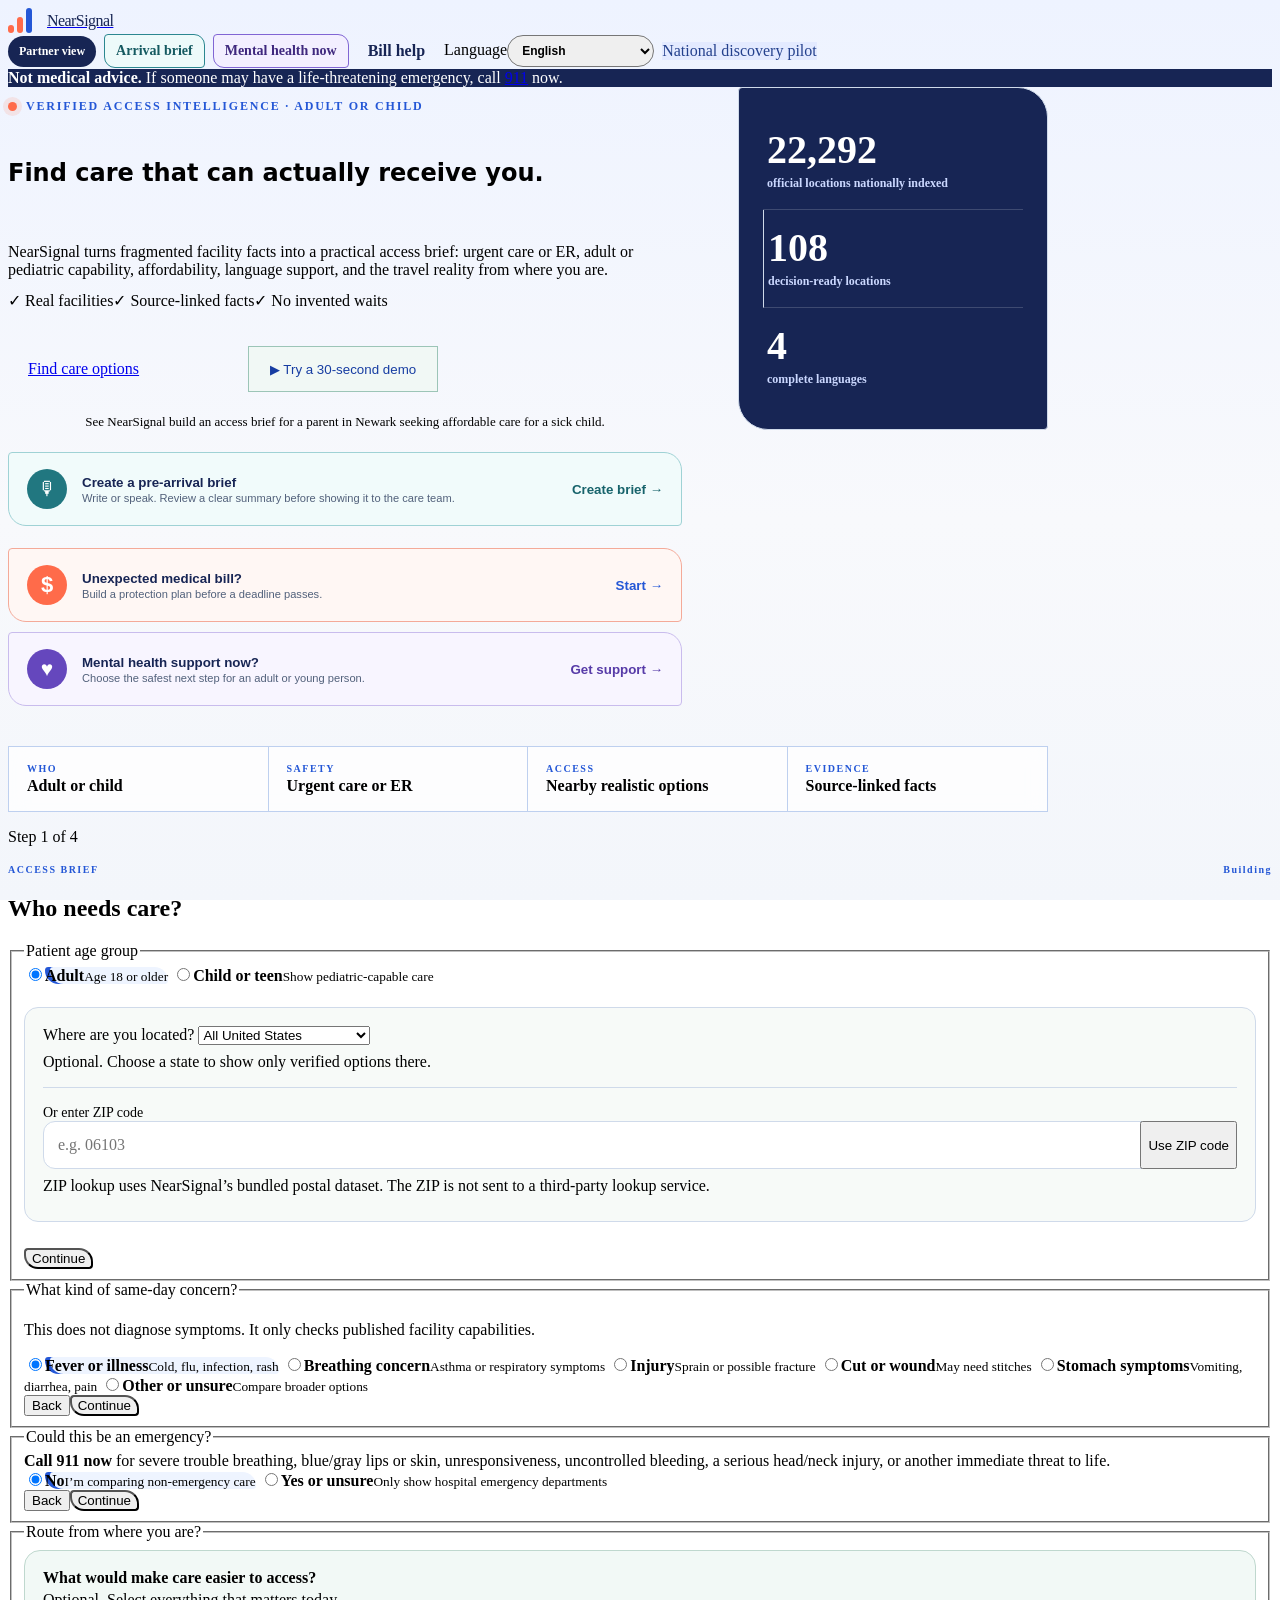
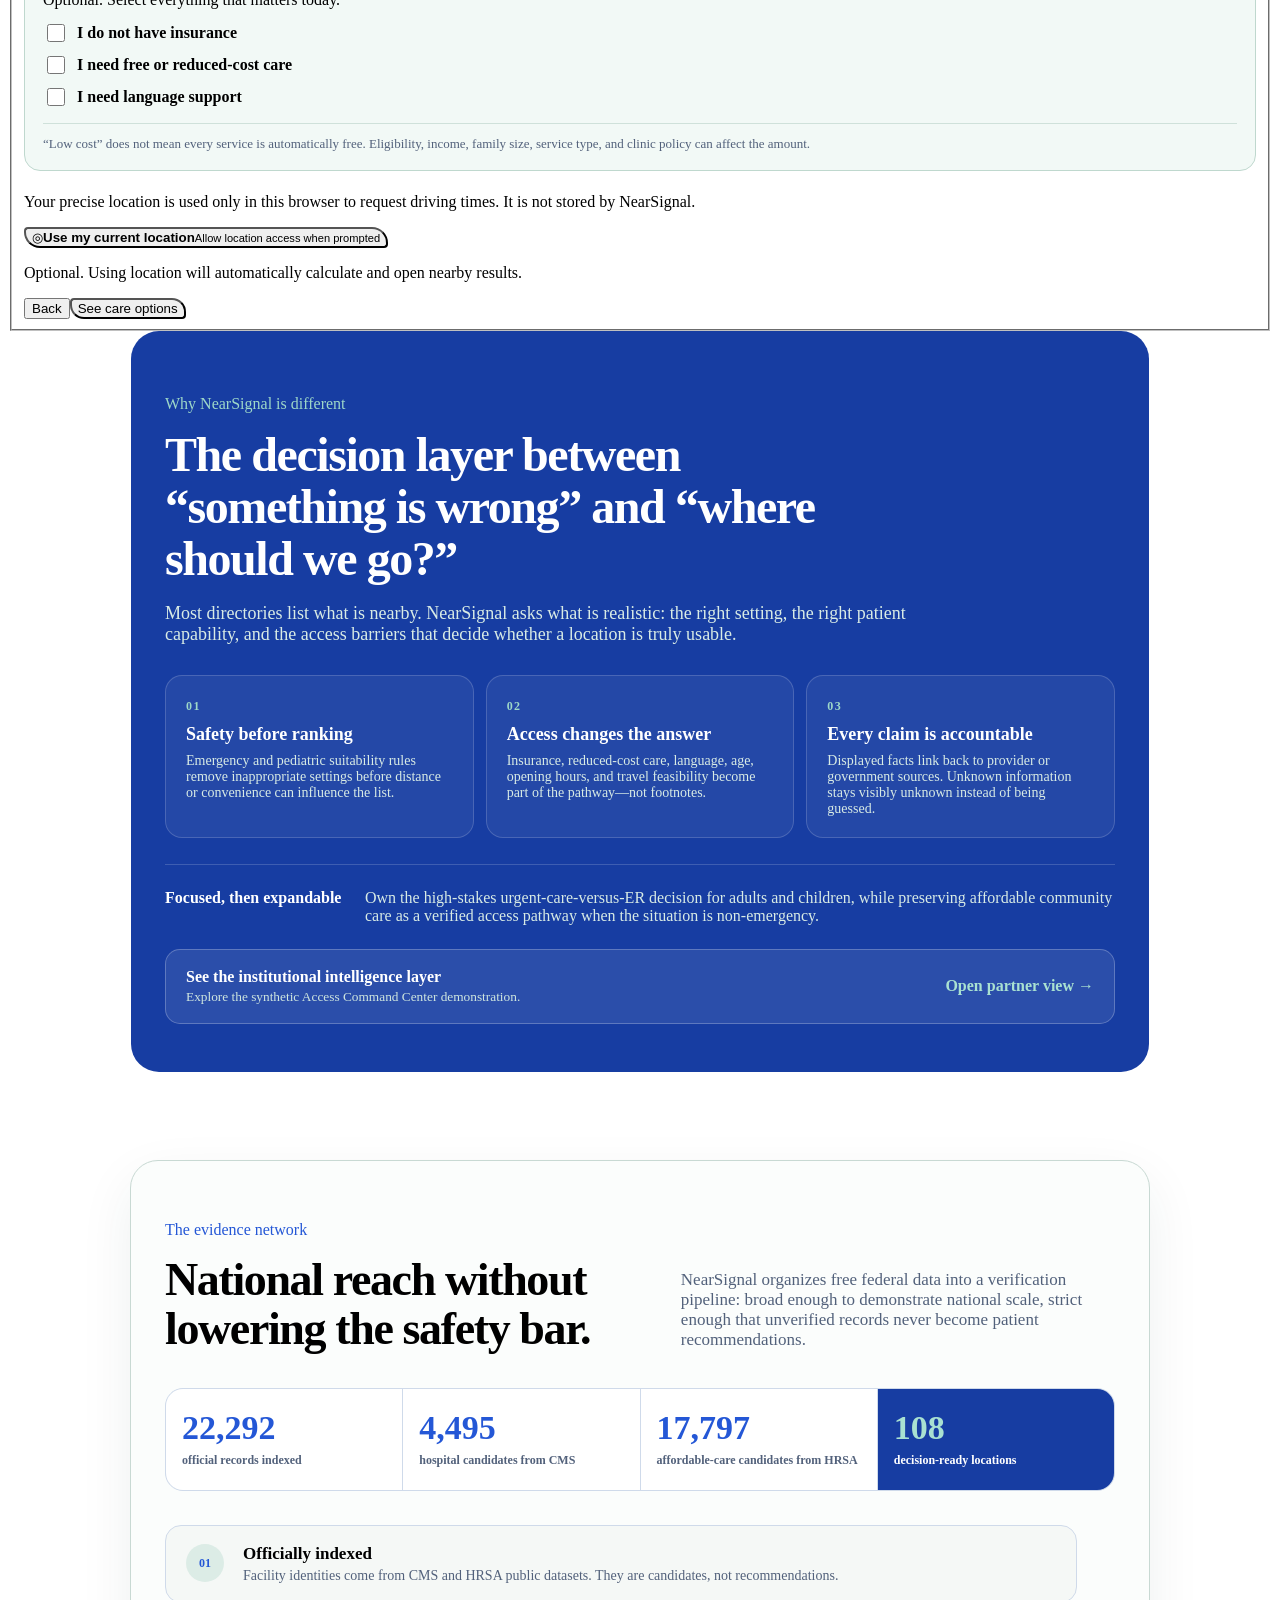
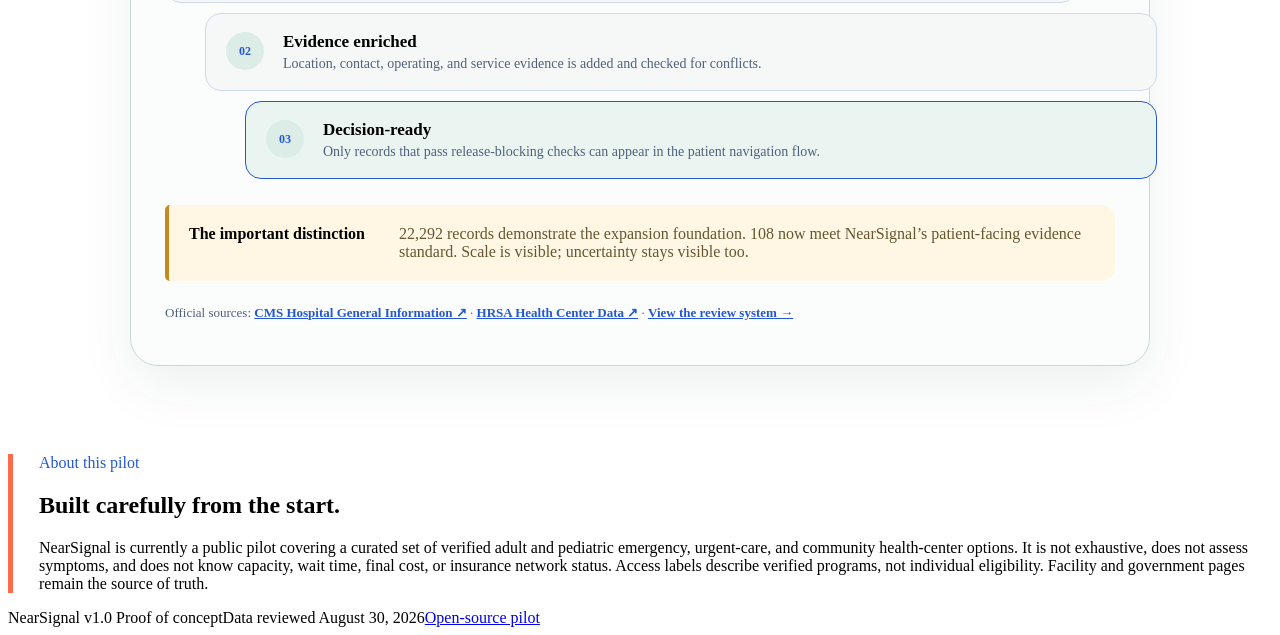
==== commit 6d33796d: "Add verified Staten Island hospital emergency options" ====
--- a/index.html
+++ b/index.html
@@ -26,7 +26,7 @@
   <link rel="stylesheet" href="styles.css">
   <link rel="stylesheet" href="install.css">
   <link rel="stylesheet" href="access.css?v=11">
-  <link rel="stylesheet" href="brand.css?v=4">
+  <link rel="stylesheet" href="brand.css?v=5">
   <link rel="stylesheet" href="insights.css?v=2">
   <link rel="stylesheet" href="outcome-extra.css?v=1">
   <link rel="stylesheet" href="cohort.css?v=1">
@@ -52,11 +52,12 @@
       <div class="hero-actions"><a class="primary link-button" href="#questionnaire" data-i18n="startNavigation">Find care options</a><button id="tryDemo" class="demo-button" type="button" data-i18n="tryDemo">▶ Try a 30-second demo</button></div>
       <p class="demo-helper" data-i18n="demoHelper">See NearSignal build an access brief for a parent in Newark seeking affordable care for a sick child.</p>
       <button id="openArrivalBriefHero" class="arrival-brief-card" type="button"><span class="arrival-icon" aria-hidden="true">🎙</span><span><b data-i18n="arrivalCardTitle">Create a pre-arrival brief</b><small data-i18n="arrivalCardBody">Write or speak. Review a clear summary before showing it to the care team.</small></span><em data-i18n="arrivalCardAction">Create brief →</em></button>
+      <button id="savedPatientPass" class="saved-pass-card" type="button" hidden><span class="saved-pass-icon" aria-hidden="true">▣</span><span><b data-i18n="savedPassTitle">Your patient-held pass is ready</b><small><span id="savedPatientPassCode">NS------</span> · <span id="savedPatientPassExpiry"></span></small></span><em data-i18n="openSavedPass">Open pass →</em></button>
       <button id="openBillHelpHero" class="bill-protection-card" type="button"><span class="bill-icon" aria-hidden="true">$</span><span><b data-i18n="billCardTitle">Unexpected medical bill?</b><small data-i18n="billCardBody">Build a protection plan before a deadline passes.</small></span><em data-i18n="billCardAction">Start →</em></button>
       <button id="openMentalHelpHero" class="mental-support-card" type="button"><span class="mental-icon" aria-hidden="true">♥</span><span><b data-i18n="mentalCardTitle">Mental health support now?</b><small data-i18n="mentalCardBody">Choose the safest next step for an adult or young person.</small></span><em data-i18n="mentalCardAction">Get support →</em></button>
       <div class="proof-stats" aria-label="Pilot at a glance" data-i18n-aria-label="proofLabel">
         <div><strong id="networkOfficialHero">22,292</strong><span data-i18n="statIndexed">official locations nationally indexed</span></div>
-        <div><strong id="facilityCount">106</strong><span data-i18n="statFacilities">decision-ready locations</span></div>
+        <div><strong id="facilityCount">108</strong><span data-i18n="statFacilities">decision-ready locations</span></div>
         <div><strong>4</strong><span data-i18n="statLanguages">complete languages</span></div>
       </div>
       <div class="signal-path" aria-label="NearSignal access brief" data-i18n-aria-label="decisionPathLabel"><span><b data-i18n="pathWho">WHO</b><em data-i18n="decisionWho">Adult or child</em></span><span><b data-i18n="pathSafety">SAFETY</b><em data-i18n="decisionSetting">Urgent care or ER</em></span><span><b data-i18n="pathAccess">ACCESS</b><em data-i18n="decisionReality">Nearby realistic options</em></span><span><b data-i18n="pathEvidence">EVIDENCE</b><em data-i18n="pathEvidenceBody">Source-linked facts</em></span></div>
@@ -194,14 +195,14 @@
         <article><strong id="networkOfficial">22,292</strong><span data-i18n="networkOfficial">official records indexed</span></article>
         <article><strong id="networkHospitals">4,495</strong><span data-i18n="networkHospitals">hospital candidates from CMS</span></article>
         <article><strong id="networkHealthCenters">17,797</strong><span data-i18n="networkHealthCenters">affordable-care candidates from HRSA</span></article>
-        <article class="decision-ready"><strong id="networkReady">106</strong><span data-i18n="networkReady">decision-ready locations</span></article>
+        <article class="decision-ready"><strong id="networkReady">108</strong><span data-i18n="networkReady">decision-ready locations</span></article>
       </div>
       <div class="evidence-funnel">
         <article><span>01</span><div><h3 data-i18n="networkTier1Title">Officially indexed</h3><p data-i18n="networkTier1Body">Facility identities come from CMS and HRSA public datasets. They are candidates, not recommendations.</p></div></article>
         <article><span>02</span><div><h3 data-i18n="networkTier2Title">Evidence enriched</h3><p data-i18n="networkTier2Body">Location, contact, operating, and service evidence is added and checked for conflicts.</p></div></article>
         <article class="funnel-ready"><span>03</span><div><h3 data-i18n="networkTier3Title">Decision-ready</h3><p data-i18n="networkTier3Body">Only records that pass release-blocking checks can appear in the patient navigation flow.</p></div></article>
       </div>
-      <div class="network-safety"><strong data-i18n="networkSafetyTitle">The important distinction</strong><span data-i18n="networkSafetyBody">22,292 records demonstrate the expansion foundation. 106 now meet NearSignal’s patient-facing evidence standard. Scale is visible; uncertainty stays visible too.</span></div>
+      <div class="network-safety"><strong data-i18n="networkSafetyTitle">The important distinction</strong><span data-i18n="networkSafetyBody">22,292 records demonstrate the expansion foundation. 108 now meet NearSignal’s patient-facing evidence standard. Scale is visible; uncertainty stays visible too.</span></div>
       <p class="network-sources"><span data-i18n="networkSources">Official sources:</span> <a href="https://data.cms.gov/provider-data/dataset/xubh-q36u" target="_blank" rel="noopener">CMS Hospital General Information ↗</a> · <a href="https://data.hrsa.gov/topics/health-centers/" target="_blank" rel="noopener">HRSA Health Center Data ↗</a> · <a href="review.html" data-i18n="networkReviewLink">View the review system →</a></p>
     </section>
 
@@ -288,6 +289,13 @@
           <section><h4 data-i18n="englishHandoffBrief">Standardized English handoff</h4><div id="arrivalEnglishBrief" class="arrival-brief-text english-handoff"></div></section>
         </div>
         <div class="arrival-code"><span data-i18n="arrivalCodeLabel">Patient-controlled arrival code</span><strong id="arrivalCode">NS------</strong><small data-i18n="arrivalCodeHelp">Pilot demonstration only. This code identifies the brief on this device; it does not retrieve hospital records or mean the brief was transmitted.</small></div>
+        <section class="patient-pass-save" aria-labelledby="patient-pass-title">
+          <div><span class="pass-mini-mark" aria-hidden="true">▣</span><div><h4 id="patient-pass-title" data-i18n="patientPassTitle">Keep this brief on this device</h4><p data-i18n="patientPassBody">Save a private patient-held pass for 24 hours so you can close NearSignal and reopen it at check-in. Nothing is sent to NearSignal or the hospital.</p></div></div>
+          <label class="patient-pass-consent"><input id="patientPassConsent" type="checkbox"><span data-i18n="patientPassConsent">I understand this brief contains sensitive information and should only be saved on a device I control.</span></label>
+          <button id="savePatientPass" class="primary" type="button" value="" data-i18n="savePatientPass">Save patient-held pass</button>
+          <small data-i18n="patientPassCaution">Anyone who can unlock this device and open NearSignal may be able to view the pass. Browser storage can also be cleared, so this is not a permanent medical record.</small>
+        </section>
+        <div id="patientPassStatus" class="patient-pass-status" hidden><div><b data-i18n="patientPassStored">Saved privately on this device</b><span id="patientPassExpiry"></span></div><button id="deletePatientPass" class="text-danger" type="button" value="" data-i18n="deletePatientPass">Delete pass permanently</button></div>
         <p class="translation-boundary" data-i18n="translationBoundary">NearSignal creates a local draft English rendering for common terms and preserves the patient's original words when it is unsure. Staff should review it with the patient and use a qualified interpreter when needed.</p>
         <p class="arrival-disclaimer" data-i18n="arrivalDisclaimer">This summary contains information reported by a patient or caregiver. It has not been medically verified. In an emergency, call 911 rather than relying on this brief.</p>
         <div class="arrival-actions"><button id="useBriefForSearch" class="primary" type="button" value="" data-i18n="useBriefForSearch">Find care using this brief</button><button id="showAtCheckIn" class="primary checkin-button" type="button" value="" data-i18n="showAtCheckIn">Show at check-in</button><button id="copyArrivalBrief" class="secondary" type="button" value="" data-i18n="copyBrief">Copy both briefs</button><button id="listenArrivalBrief" class="secondary" type="button" value="" data-i18n="listenBrief">🔊 Listen</button><button id="listenEnglishBrief" class="secondary" type="button" value="" data-i18n="listenEnglishBrief">🔊 Listen in English</button><button id="editArrivalBrief" class="secondary" type="button" value="" data-i18n="editBrief">Edit</button><button id="exitCheckinMode" class="secondary exit-checkin" type="button" value="" hidden data-i18n="exitCheckin">Back to brief options</button></div>
@@ -368,6 +376,6 @@
   <script src="data/facilities.js?v=10"></script>
   <script src="data/review/evidence-network.js?v=4"></script>
   <script src="data/review/provider-enrichment.js?v=4"></script>
-  <script type="module" src="app.js?v=51"></script>
+  <script type="module" src="app.js?v=52"></script>
 </body>
 </html>
--- a/brand.css
+++ b/brand.css
@@ -12,8 +12,9 @@
 
 .arrival-select-grid{display:grid;grid-template-columns:1fr 1fr;gap:14px}.arrival-helper{display:block;margin-top:7px;color:var(--muted);font-size:13px;line-height:1.45}.arrival-emergency{display:grid;grid-template-columns:1fr auto;gap:4px 16px;align-items:center;margin-bottom:18px;padding:16px 18px;border:2px solid #b42336;background:#fff1f2;color:#711323;border-radius:4px 16px 4px 16px}.arrival-emergency[hidden]{display:none}.arrival-emergency strong{font-size:17px}.arrival-emergency span{grid-column:1}.arrival-emergency a{grid-column:2;grid-row:1/3;background:#b42336;color:#fff;padding:10px 14px;border-radius:4px 10px;text-decoration:none;font-weight:850}.arrival-emergency.uncertain{border-color:#a46208;background:#fff8e8;color:#704208}.arrival-emergency.uncertain a{background:#8a530a}.arrival-brief-grid{display:grid;grid-template-columns:1fr 1fr;gap:14px}.arrival-brief-grid h4{margin:0 0 7px;color:#17636b;font-size:14px}.english-handoff{background:#f4f6fb;border-color:#aab7d5}.translation-boundary{margin:12px 0 0;padding:10px 12px;border-left:4px solid #2b8790;background:#f3f8f8;color:var(--muted);font-size:12px}
 .brief-applied-notice{margin:0 0 18px;padding:12px 14px;border-left:4px solid #2b8790;background:#edfafa;color:#155a61;font-weight:750}
+.saved-pass-card{grid-column:1;margin-top:10px;width:100%;max-width:700px;border:1px solid #9db7ec;background:#f2f5ff;color:var(--ink);padding:14px 18px;display:grid;grid-template-columns:42px 1fr auto;gap:13px;align-items:center;text-align:left;border-radius:4px 18px 4px 18px;cursor:pointer}.saved-pass-card[hidden]{display:none}.saved-pass-card:hover{border-color:#3854a2;box-shadow:0 10px 30px rgba(23,37,84,.1)}.saved-pass-card b,.saved-pass-card small{display:block}.saved-pass-card small{color:var(--muted);margin-top:2px}.saved-pass-card em{font-style:normal;font-weight:850;color:#294690}.saved-pass-icon,.pass-mini-mark{display:grid;place-items:center;background:#172554;color:#fff;border-radius:9px}.saved-pass-icon{width:40px;height:40px;font-size:20px}.patient-pass-save{margin:17px 0;padding:17px;border:1px solid #9db7ec;background:#f4f6ff;border-radius:4px 16px 4px 16px}.patient-pass-save>div{display:flex;gap:12px;align-items:flex-start}.patient-pass-save h4{margin:0 0 4px!important;color:#172554!important;font-size:17px!important}.patient-pass-save p{margin:0;color:var(--muted);font-size:14px}.pass-mini-mark{width:34px;height:34px;flex:0 0 34px}.patient-pass-consent{display:flex;gap:9px;align-items:flex-start;margin:14px 0;font-size:13px;font-weight:700}.patient-pass-consent input{width:auto;margin-top:3px}.patient-pass-save>small{display:block;margin-top:10px;color:var(--muted);font-size:11px}.patient-pass-status{display:flex;justify-content:space-between;align-items:center;gap:14px;margin:-6px 0 17px;padding:12px 14px;border-left:4px solid #17636b;background:#edfafa}.patient-pass-status[hidden]{display:none}.patient-pass-status b,.patient-pass-status span{display:block}.patient-pass-status span{font-size:12px;color:var(--muted)}.text-danger{border:0;background:transparent;color:#9b1c31;text-decoration:underline;font:inherit;font-size:12px;font-weight:800;cursor:pointer}.checkin-view .patient-pass-save,.checkin-view .patient-pass-status{display:none}
 .checkin-button{background:#17636b}.checkin-instruction{display:grid;gap:7px;margin-bottom:20px;padding:20px 22px;background:#172554;color:#fff;border-radius:4px 18px 4px 18px}.checkin-instruction[hidden]{display:none}.checkin-instruction strong{font-size:clamp(24px,4vw,36px);line-height:1.05}.checkin-instruction span{font-size:17px}.checkin-instruction small{color:#d7e6ff;font-size:13px}.checkin-view{width:min(1100px,calc(100% - 18px));max-height:96vh}.checkin-view .arrival-shell{padding-top:28px}.checkin-view .arrival-shell>.eyebrow,.checkin-view .arrival-shell>#arrival-title,.checkin-view .arrival-shell>.bill-intro,.checkin-view .arrival-shell>.arrival-privacy,.checkin-view .arrival-result-heading,.checkin-view .translation-boundary,.checkin-view .partner-handoff{display:none}.checkin-view .arrival-result{margin-top:0}.checkin-view .arrival-brief-text{font-size:17px;line-height:1.5;min-height:100%}.checkin-view .arrival-brief-grid h4{font-size:16px}.checkin-view .arrival-actions button:not(.exit-checkin){display:none}.checkin-view .exit-checkin{display:inline-flex}.checkin-view .arrival-disclaimer{font-size:14px;font-weight:700;color:#44506a}
-@media(max-width:700px){.arrival-select-grid,.arrival-brief-grid{grid-template-columns:1fr}.arrival-emergency{grid-template-columns:1fr}.arrival-emergency span,.arrival-emergency a{grid-column:1;grid-row:auto}.arrival-emergency a{text-align:center}}
+@media(max-width:700px){.arrival-select-grid,.arrival-brief-grid{grid-template-columns:1fr}.arrival-emergency{grid-template-columns:1fr}.arrival-emergency span,.arrival-emergency a{grid-column:1;grid-row:auto}.arrival-emergency a{text-align:center}.saved-pass-card{grid-template-columns:38px 1fr}.saved-pass-card em{grid-column:2}.patient-pass-status{align-items:flex-start;flex-direction:column}}
 /* The base proof-stat component is horizontal. In the narrow desktop hero
    rail it must stack so every label stays readable. */
 @media(min-width:821px){.signal-hero .proof-stats{grid-template-columns:minmax(0,1fr)!important;min-width:0}.signal-hero .proof-stats>div{min-width:0}.signal-hero .proof-stats span{overflow-wrap:anywhere}}
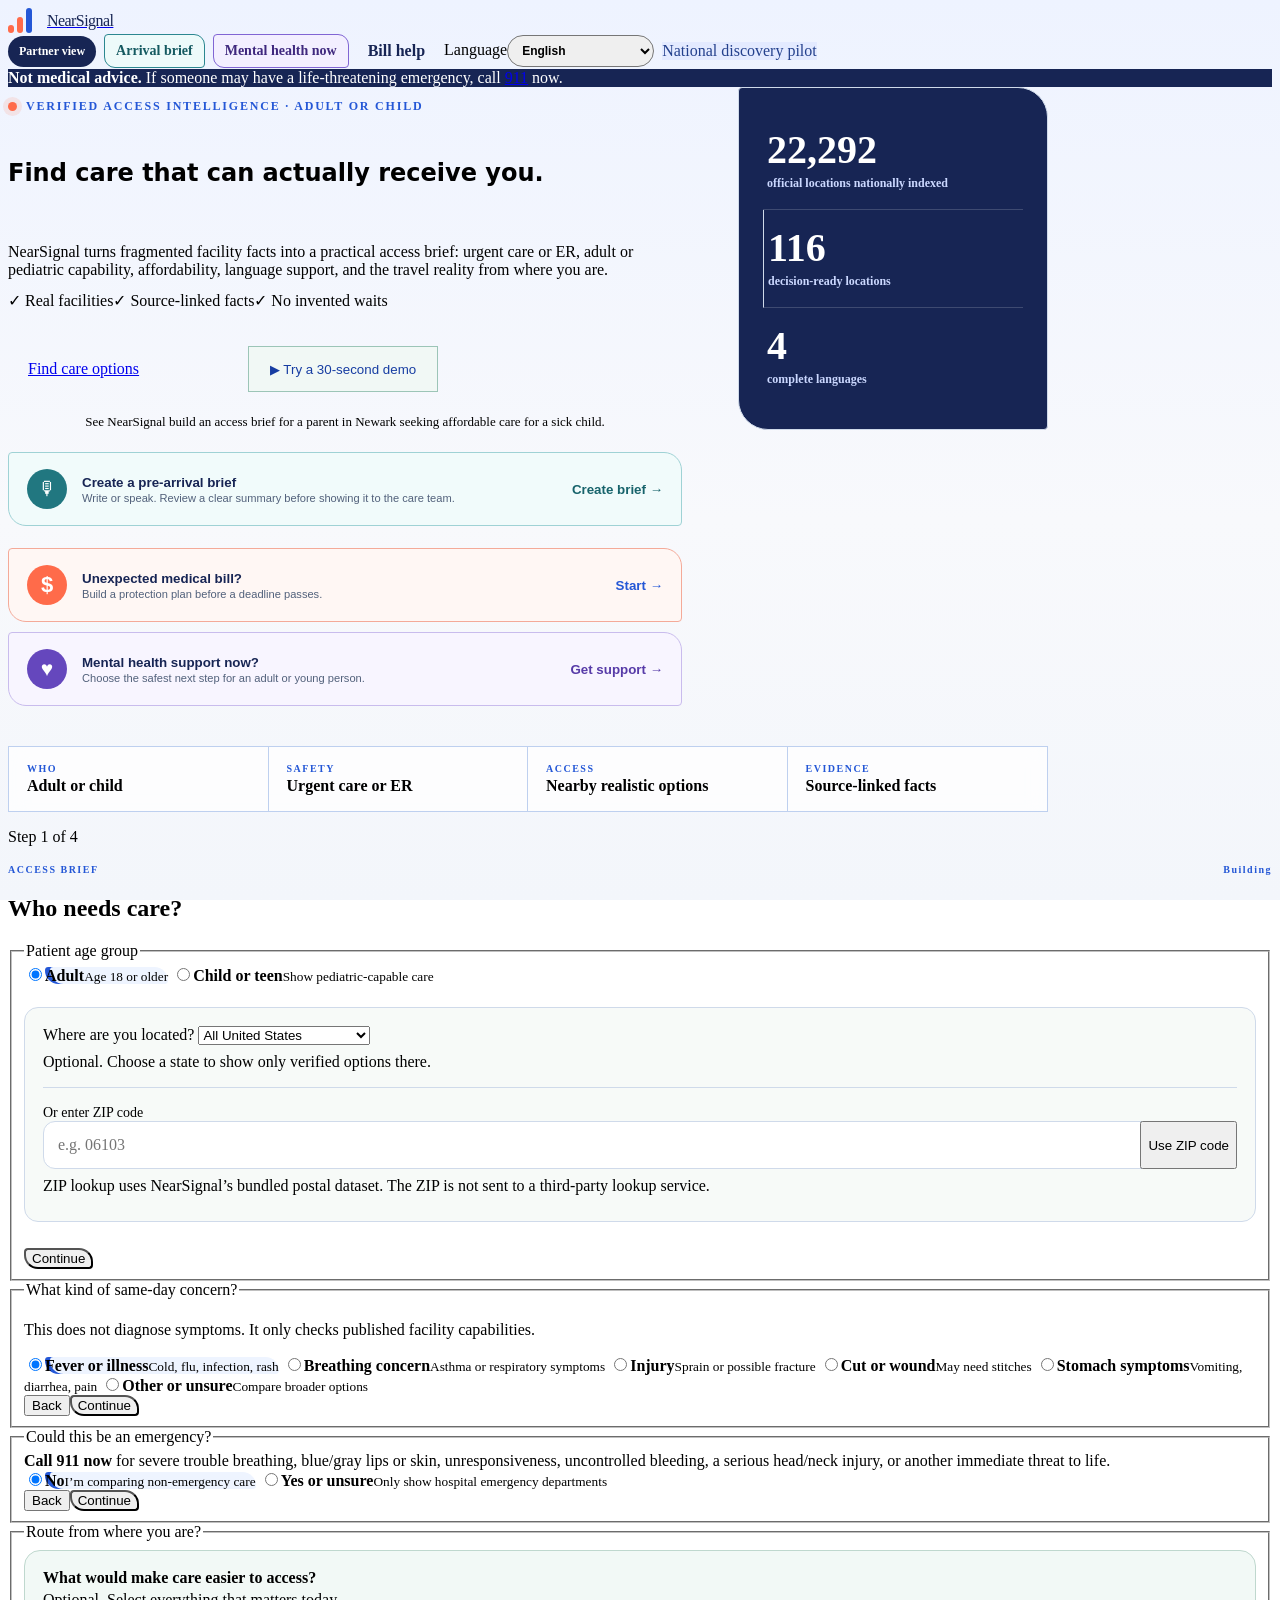
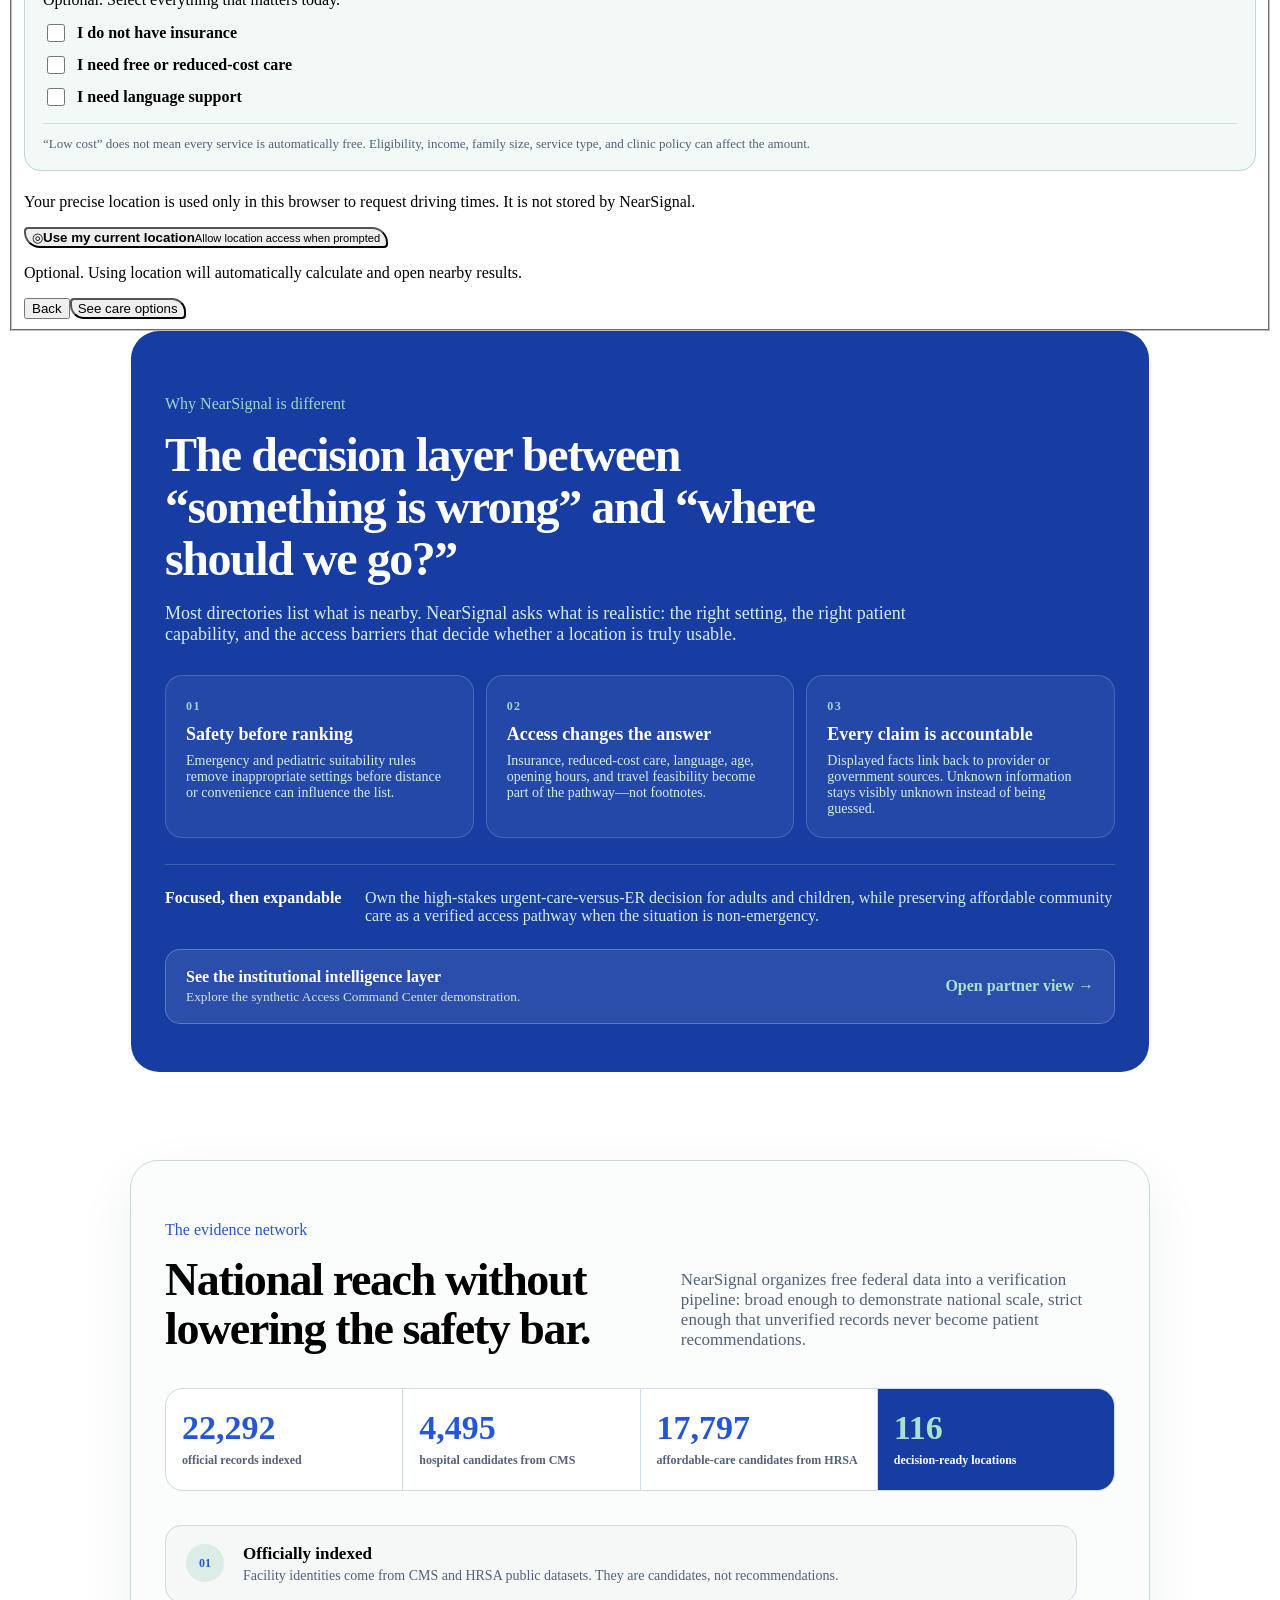
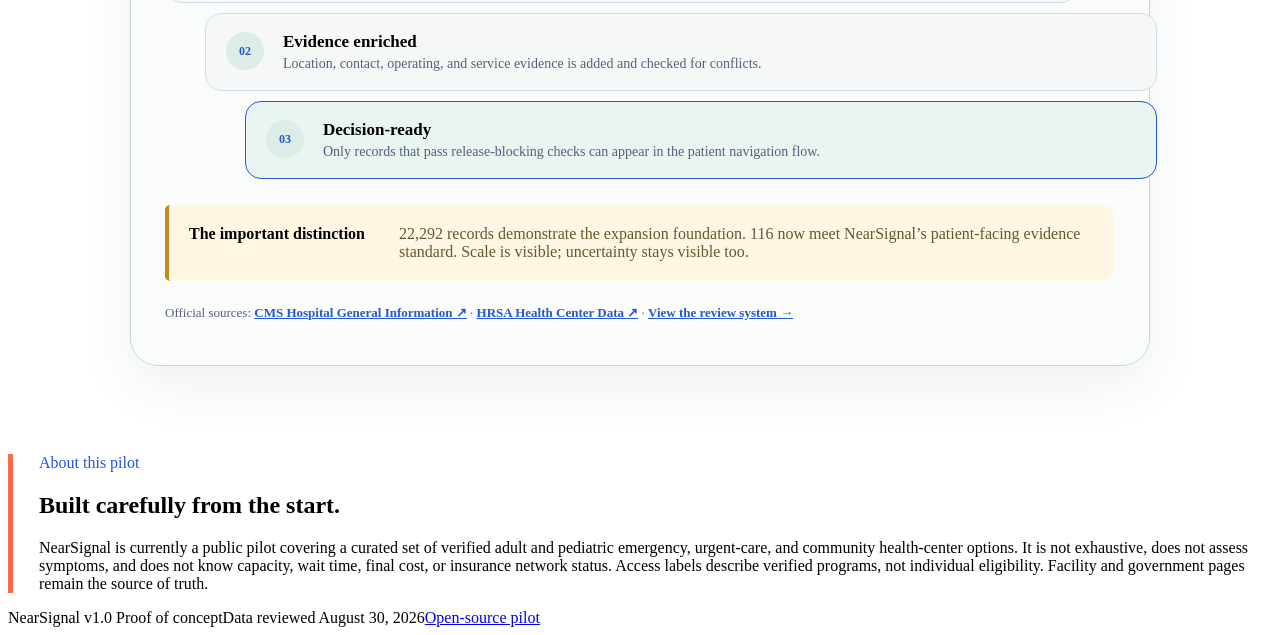
==== commit a9829721: "Expand verified care across all five NYC boroughs" ====
--- a/index.html
+++ b/index.html
@@ -57,7 +57,7 @@
       <button id="openMentalHelpHero" class="mental-support-card" type="button"><span class="mental-icon" aria-hidden="true">♥</span><span><b data-i18n="mentalCardTitle">Mental health support now?</b><small data-i18n="mentalCardBody">Choose the safest next step for an adult or young person.</small></span><em data-i18n="mentalCardAction">Get support →</em></button>
       <div class="proof-stats" aria-label="Pilot at a glance" data-i18n-aria-label="proofLabel">
         <div><strong id="networkOfficialHero">22,292</strong><span data-i18n="statIndexed">official locations nationally indexed</span></div>
-        <div><strong id="facilityCount">108</strong><span data-i18n="statFacilities">decision-ready locations</span></div>
+        <div><strong id="facilityCount">116</strong><span data-i18n="statFacilities">decision-ready locations</span></div>
         <div><strong>4</strong><span data-i18n="statLanguages">complete languages</span></div>
       </div>
       <div class="signal-path" aria-label="NearSignal access brief" data-i18n-aria-label="decisionPathLabel"><span><b data-i18n="pathWho">WHO</b><em data-i18n="decisionWho">Adult or child</em></span><span><b data-i18n="pathSafety">SAFETY</b><em data-i18n="decisionSetting">Urgent care or ER</em></span><span><b data-i18n="pathAccess">ACCESS</b><em data-i18n="decisionReality">Nearby realistic options</em></span><span><b data-i18n="pathEvidence">EVIDENCE</b><em data-i18n="pathEvidenceBody">Source-linked facts</em></span></div>
@@ -195,14 +195,14 @@
         <article><strong id="networkOfficial">22,292</strong><span data-i18n="networkOfficial">official records indexed</span></article>
         <article><strong id="networkHospitals">4,495</strong><span data-i18n="networkHospitals">hospital candidates from CMS</span></article>
         <article><strong id="networkHealthCenters">17,797</strong><span data-i18n="networkHealthCenters">affordable-care candidates from HRSA</span></article>
-        <article class="decision-ready"><strong id="networkReady">108</strong><span data-i18n="networkReady">decision-ready locations</span></article>
+        <article class="decision-ready"><strong id="networkReady">116</strong><span data-i18n="networkReady">decision-ready locations</span></article>
       </div>
       <div class="evidence-funnel">
         <article><span>01</span><div><h3 data-i18n="networkTier1Title">Officially indexed</h3><p data-i18n="networkTier1Body">Facility identities come from CMS and HRSA public datasets. They are candidates, not recommendations.</p></div></article>
         <article><span>02</span><div><h3 data-i18n="networkTier2Title">Evidence enriched</h3><p data-i18n="networkTier2Body">Location, contact, operating, and service evidence is added and checked for conflicts.</p></div></article>
         <article class="funnel-ready"><span>03</span><div><h3 data-i18n="networkTier3Title">Decision-ready</h3><p data-i18n="networkTier3Body">Only records that pass release-blocking checks can appear in the patient navigation flow.</p></div></article>
       </div>
-      <div class="network-safety"><strong data-i18n="networkSafetyTitle">The important distinction</strong><span data-i18n="networkSafetyBody">22,292 records demonstrate the expansion foundation. 108 now meet NearSignal’s patient-facing evidence standard. Scale is visible; uncertainty stays visible too.</span></div>
+      <div class="network-safety"><strong data-i18n="networkSafetyTitle">The important distinction</strong><span data-i18n="networkSafetyBody">22,292 records demonstrate the expansion foundation. 116 now meet NearSignal’s patient-facing evidence standard. Scale is visible; uncertainty stays visible too.</span></div>
       <p class="network-sources"><span data-i18n="networkSources">Official sources:</span> <a href="https://data.cms.gov/provider-data/dataset/xubh-q36u" target="_blank" rel="noopener">CMS Hospital General Information ↗</a> · <a href="https://data.hrsa.gov/topics/health-centers/" target="_blank" rel="noopener">HRSA Health Center Data ↗</a> · <a href="review.html" data-i18n="networkReviewLink">View the review system →</a></p>
     </section>
 
@@ -373,9 +373,10 @@
 
   <footer><span>NearSignal v1.0 Proof of concept</span><span data-i18n="dataReviewed">Data reviewed August 30, 2026</span><span><a href="https://github.com/giacomodi-pasquale-rgb/nearsignal" data-i18n="openSource">Open-source pilot</a></span></footer>
   <script src="config.js"></script>
-  <script src="data/facilities.js?v=10"></script>
+  <script src="data/facilities.js?v=11"></script>
+  <script src="data/nyc-facilities.js?v=1"></script>
   <script src="data/review/evidence-network.js?v=4"></script>
   <script src="data/review/provider-enrichment.js?v=4"></script>
-  <script type="module" src="app.js?v=52"></script>
+  <script type="module" src="app.js?v=54"></script>
 </body>
 </html>
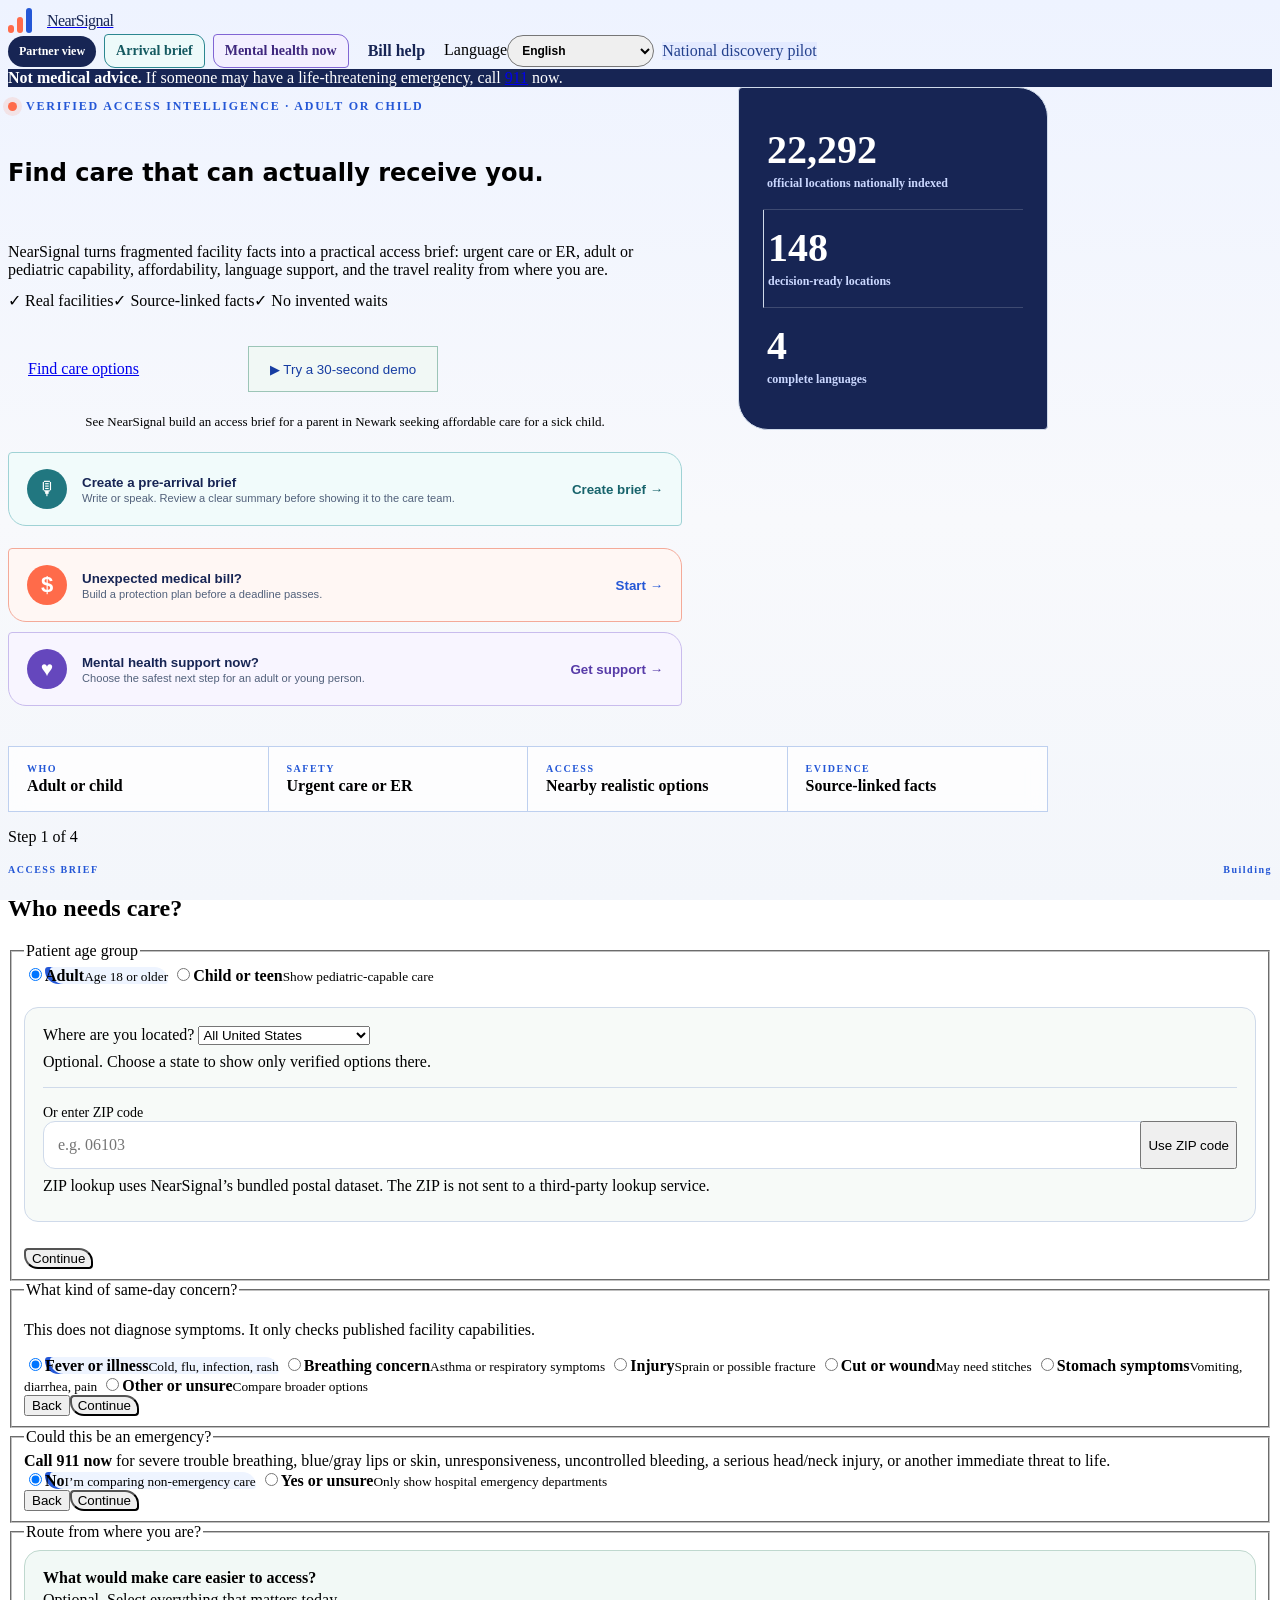
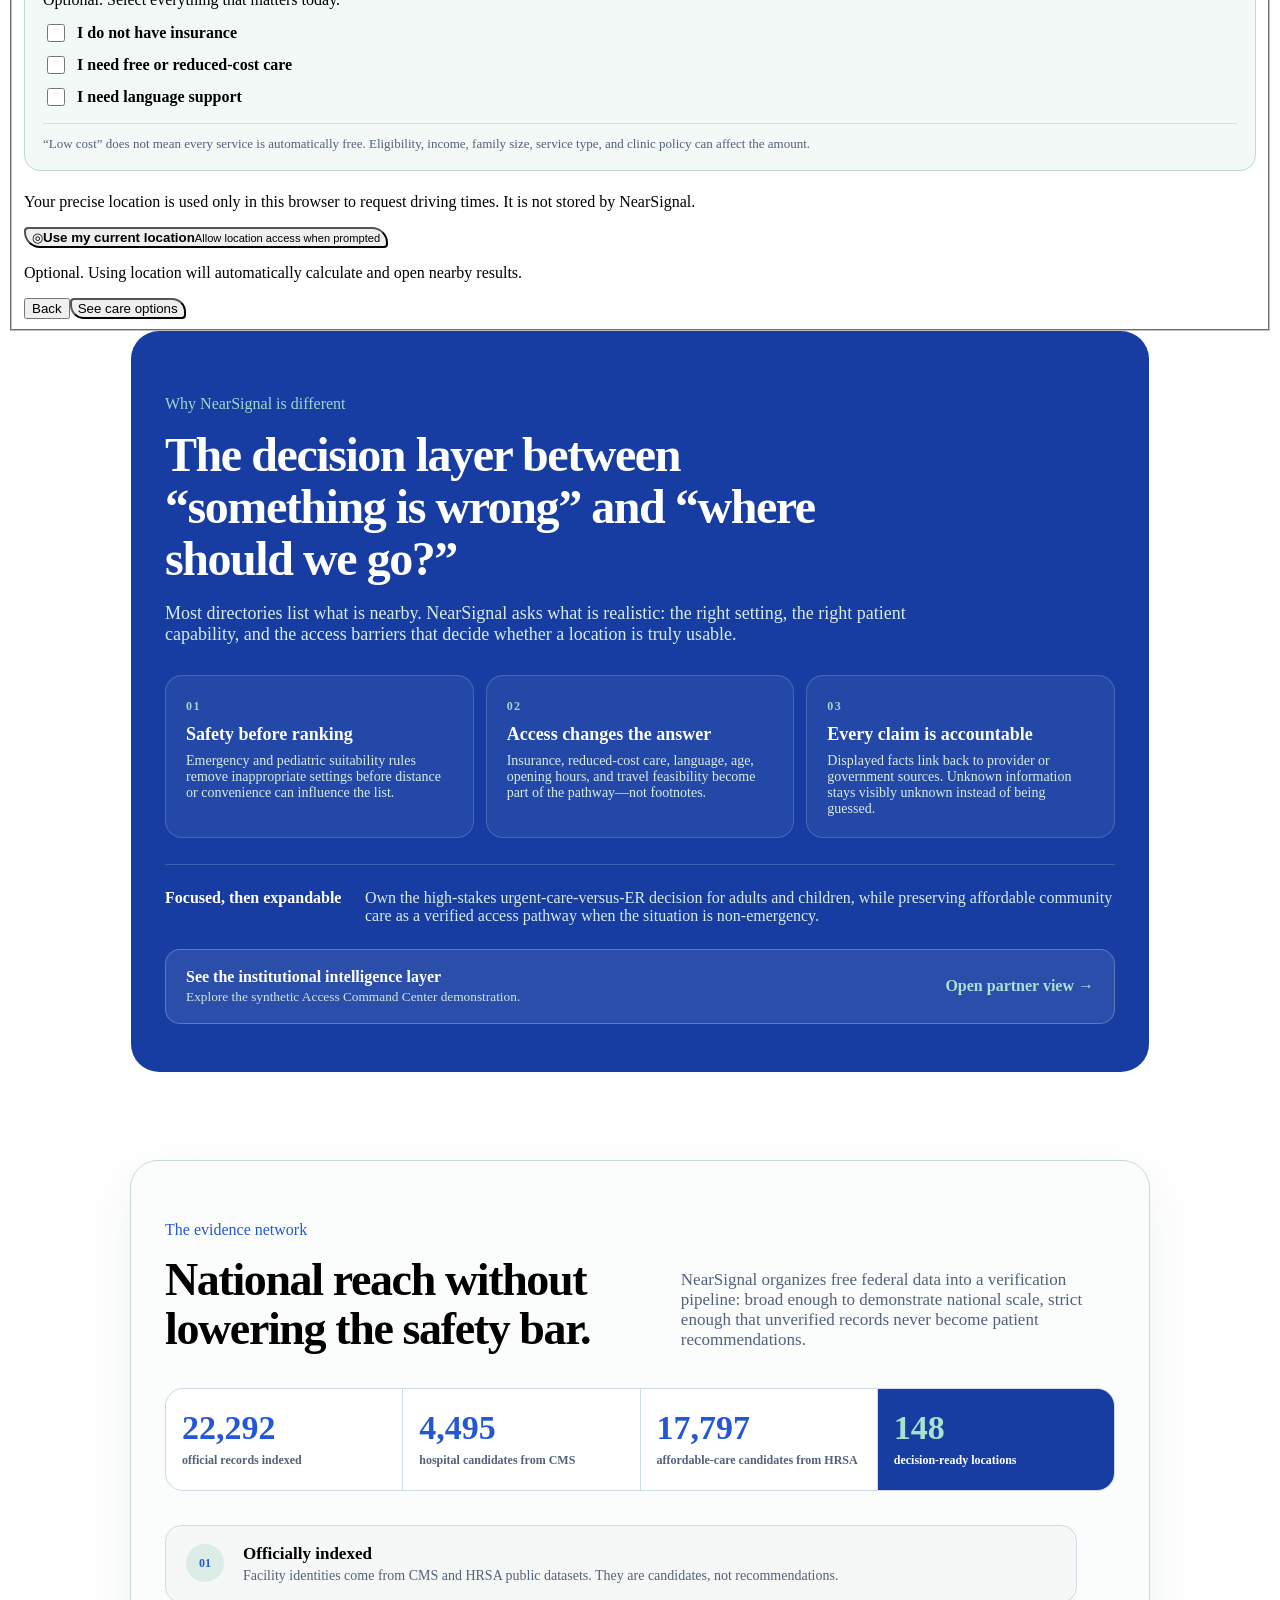
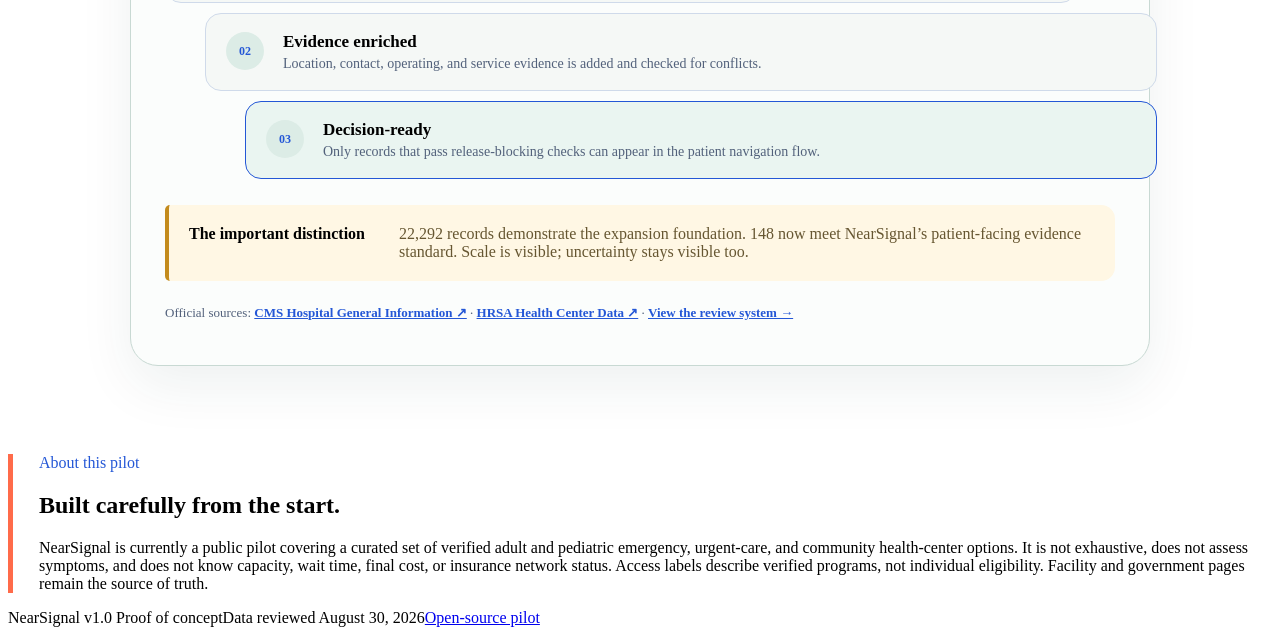
==== commit 93749a24: "Expand reviewed NYC care network to 50 locations" ====
--- a/index.html
+++ b/index.html
@@ -30,6 +30,7 @@
   <link rel="stylesheet" href="insights.css?v=2">
   <link rel="stylesheet" href="outcome-extra.css?v=1">
   <link rel="stylesheet" href="cohort.css?v=1">
+  <link rel="stylesheet" href="nyc-pilot.css?v=1">
 </head>
 <body>
   <header class="topbar">
@@ -57,10 +58,27 @@
       <button id="openMentalHelpHero" class="mental-support-card" type="button"><span class="mental-icon" aria-hidden="true">♥</span><span><b data-i18n="mentalCardTitle">Mental health support now?</b><small data-i18n="mentalCardBody">Choose the safest next step for an adult or young person.</small></span><em data-i18n="mentalCardAction">Get support →</em></button>
       <div class="proof-stats" aria-label="Pilot at a glance" data-i18n-aria-label="proofLabel">
         <div><strong id="networkOfficialHero">22,292</strong><span data-i18n="statIndexed">official locations nationally indexed</span></div>
-        <div><strong id="facilityCount">116</strong><span data-i18n="statFacilities">decision-ready locations</span></div>
+        <div><strong id="facilityCount">148</strong><span data-i18n="statFacilities">decision-ready locations</span></div>
         <div><strong>4</strong><span data-i18n="statLanguages">complete languages</span></div>
       </div>
       <div class="signal-path" aria-label="NearSignal access brief" data-i18n-aria-label="decisionPathLabel"><span><b data-i18n="pathWho">WHO</b><em data-i18n="decisionWho">Adult or child</em></span><span><b data-i18n="pathSafety">SAFETY</b><em data-i18n="decisionSetting">Urgent care or ER</em></span><span><b data-i18n="pathAccess">ACCESS</b><em data-i18n="decisionReality">Nearby realistic options</em></span><span><b data-i18n="pathEvidence">EVIDENCE</b><em data-i18n="pathEvidenceBody">Source-linked facts</em></span></div>
+    </section>
+
+    <section id="nycPilotIntro" class="nyc-pilot-intro" hidden aria-labelledby="nyc-pilot-title">
+      <div class="nyc-pilot-copy">
+        <p class="eyebrow" data-i18n="nycIntroEyebrow">A five-borough access pilot</p>
+        <h2 id="nyc-pilot-title" data-i18n="nycIntroTitle">Beginning on Staten Island. Built for New York City.</h2>
+        <p data-i18n="nycIntroBody">NearSignal connects evidence about healthcare fragmentation to a patient-facing route through care. This NYC view uses the same safety and verification system as the national platform while focusing recommendations on reviewed locations across all five boroughs.</p>
+      </div>
+      <div class="nyc-pilot-actions">
+        <a href="#questionnaire" class="link-button primary" data-i18n="nycFindCare">Find NYC care</a>
+        <a href="./" class="nyc-national-link" data-i18n="nycNationalLink">View the national platform →</a>
+      </div>
+      <div class="nyc-resource-row" aria-label="New York City resources" data-i18n-aria-label="nycResourcesLabel">
+        <a href="https://www.nyccare.nyc/" target="_blank" rel="noopener"><b data-i18n="nycCareTitle">NYC Care</b><span data-i18n="nycCareBody">Low- or no-cost care for eligible New Yorkers</span></a>
+        <a href="https://www.nychealthandhospitals.org/paying-for-your-health-care/financial-assistance/" target="_blank" rel="noopener"><b data-i18n="nycFinancialTitle">Financial help</b><span data-i18n="nycFinancialBody">NYC Health + Hospitals assistance information</span></a>
+        <a href="https://nyc988.cityofnewyork.us/en/" target="_blank" rel="noopener"><b data-i18n="nyc988Title">NYC 988</b><span data-i18n="nyc988Body">Free, confidential mental-health support</span></a>
+      </div>
     </section>
 
     <section class="panel" id="questionnaire" aria-labelledby="form-title">
@@ -195,14 +213,14 @@
         <article><strong id="networkOfficial">22,292</strong><span data-i18n="networkOfficial">official records indexed</span></article>
         <article><strong id="networkHospitals">4,495</strong><span data-i18n="networkHospitals">hospital candidates from CMS</span></article>
         <article><strong id="networkHealthCenters">17,797</strong><span data-i18n="networkHealthCenters">affordable-care candidates from HRSA</span></article>
-        <article class="decision-ready"><strong id="networkReady">116</strong><span data-i18n="networkReady">decision-ready locations</span></article>
+        <article class="decision-ready"><strong id="networkReady">148</strong><span data-i18n="networkReady">decision-ready locations</span></article>
       </div>
       <div class="evidence-funnel">
         <article><span>01</span><div><h3 data-i18n="networkTier1Title">Officially indexed</h3><p data-i18n="networkTier1Body">Facility identities come from CMS and HRSA public datasets. They are candidates, not recommendations.</p></div></article>
         <article><span>02</span><div><h3 data-i18n="networkTier2Title">Evidence enriched</h3><p data-i18n="networkTier2Body">Location, contact, operating, and service evidence is added and checked for conflicts.</p></div></article>
         <article class="funnel-ready"><span>03</span><div><h3 data-i18n="networkTier3Title">Decision-ready</h3><p data-i18n="networkTier3Body">Only records that pass release-blocking checks can appear in the patient navigation flow.</p></div></article>
       </div>
-      <div class="network-safety"><strong data-i18n="networkSafetyTitle">The important distinction</strong><span data-i18n="networkSafetyBody">22,292 records demonstrate the expansion foundation. 116 now meet NearSignal’s patient-facing evidence standard. Scale is visible; uncertainty stays visible too.</span></div>
+      <div class="network-safety"><strong data-i18n="networkSafetyTitle">The important distinction</strong><span data-i18n="networkSafetyBody">22,292 records demonstrate the expansion foundation. 148 now meet NearSignal’s patient-facing evidence standard. Scale is visible; uncertainty stays visible too.</span></div>
       <p class="network-sources"><span data-i18n="networkSources">Official sources:</span> <a href="https://data.cms.gov/provider-data/dataset/xubh-q36u" target="_blank" rel="noopener">CMS Hospital General Information ↗</a> · <a href="https://data.hrsa.gov/topics/health-centers/" target="_blank" rel="noopener">HRSA Health Center Data ↗</a> · <a href="review.html" data-i18n="networkReviewLink">View the review system →</a></p>
     </section>
 
@@ -373,10 +391,9 @@
 
   <footer><span>NearSignal v1.0 Proof of concept</span><span data-i18n="dataReviewed">Data reviewed August 30, 2026</span><span><a href="https://github.com/giacomodi-pasquale-rgb/nearsignal" data-i18n="openSource">Open-source pilot</a></span></footer>
   <script src="config.js"></script>
-  <script src="data/facilities.js?v=11"></script>
-  <script src="data/nyc-facilities.js?v=1"></script>
-  <script src="data/review/evidence-network.js?v=4"></script>
+  <script src="data/facilities.js?v=12"></script>
+  <script src="data/review/evidence-network.js?v=5"></script>
   <script src="data/review/provider-enrichment.js?v=4"></script>
-  <script type="module" src="app.js?v=54"></script>
+  <script type="module" src="app.js?v=57"></script>
 </body>
 </html>
--- a/nyc-pilot.css
+++ b/nyc-pilot.css
@@ -0,0 +1,15 @@
+.nyc-pilot-intro{max-width:900px;margin:0 auto 42px;padding:30px;border-radius:26px;background:linear-gradient(135deg,#102b48,#145c65);color:#fff;box-shadow:0 22px 60px rgba(16,43,72,.16)}
+.nyc-pilot-intro[hidden]{display:none}
+.nyc-pilot-intro .eyebrow{color:#8fe4dc}
+.nyc-pilot-copy h2{max-width:700px;margin:0 0 12px;font:700 clamp(30px,5vw,46px)/1.08 Georgia,serif;letter-spacing:-.035em}
+.nyc-pilot-copy>p:last-child{max-width:760px;margin:0;color:#d8e9ec;font-size:17px}
+.nyc-pilot-actions{display:flex;align-items:center;gap:18px;flex-wrap:wrap;margin:24px 0}
+.nyc-pilot-actions .primary{background:#fff;color:#12384a}
+.nyc-national-link{color:#fff;font-weight:800}
+.nyc-resource-row{display:grid;grid-template-columns:repeat(3,1fr);gap:10px}
+.nyc-resource-row a{display:flex;flex-direction:column;min-height:105px;padding:16px;border:1px solid rgba(255,255,255,.2);border-radius:15px;background:rgba(255,255,255,.08);color:#fff;text-decoration:none}
+.nyc-resource-row b{margin-bottom:5px}
+.nyc-resource-row span{color:#d8e9ec;font-size:13px;line-height:1.35}
+.nyc-mode .signal-hero{margin-bottom:34px}
+.nyc-mode .state-row>label,.nyc-mode .state-row>select,.nyc-mode .state-row>.helper{display:none}
+@media(max-width:650px){.nyc-pilot-intro{margin:0 10px 30px;padding:24px 19px;border-radius:22px}.nyc-resource-row{grid-template-columns:1fr}.nyc-resource-row a{min-height:auto}}
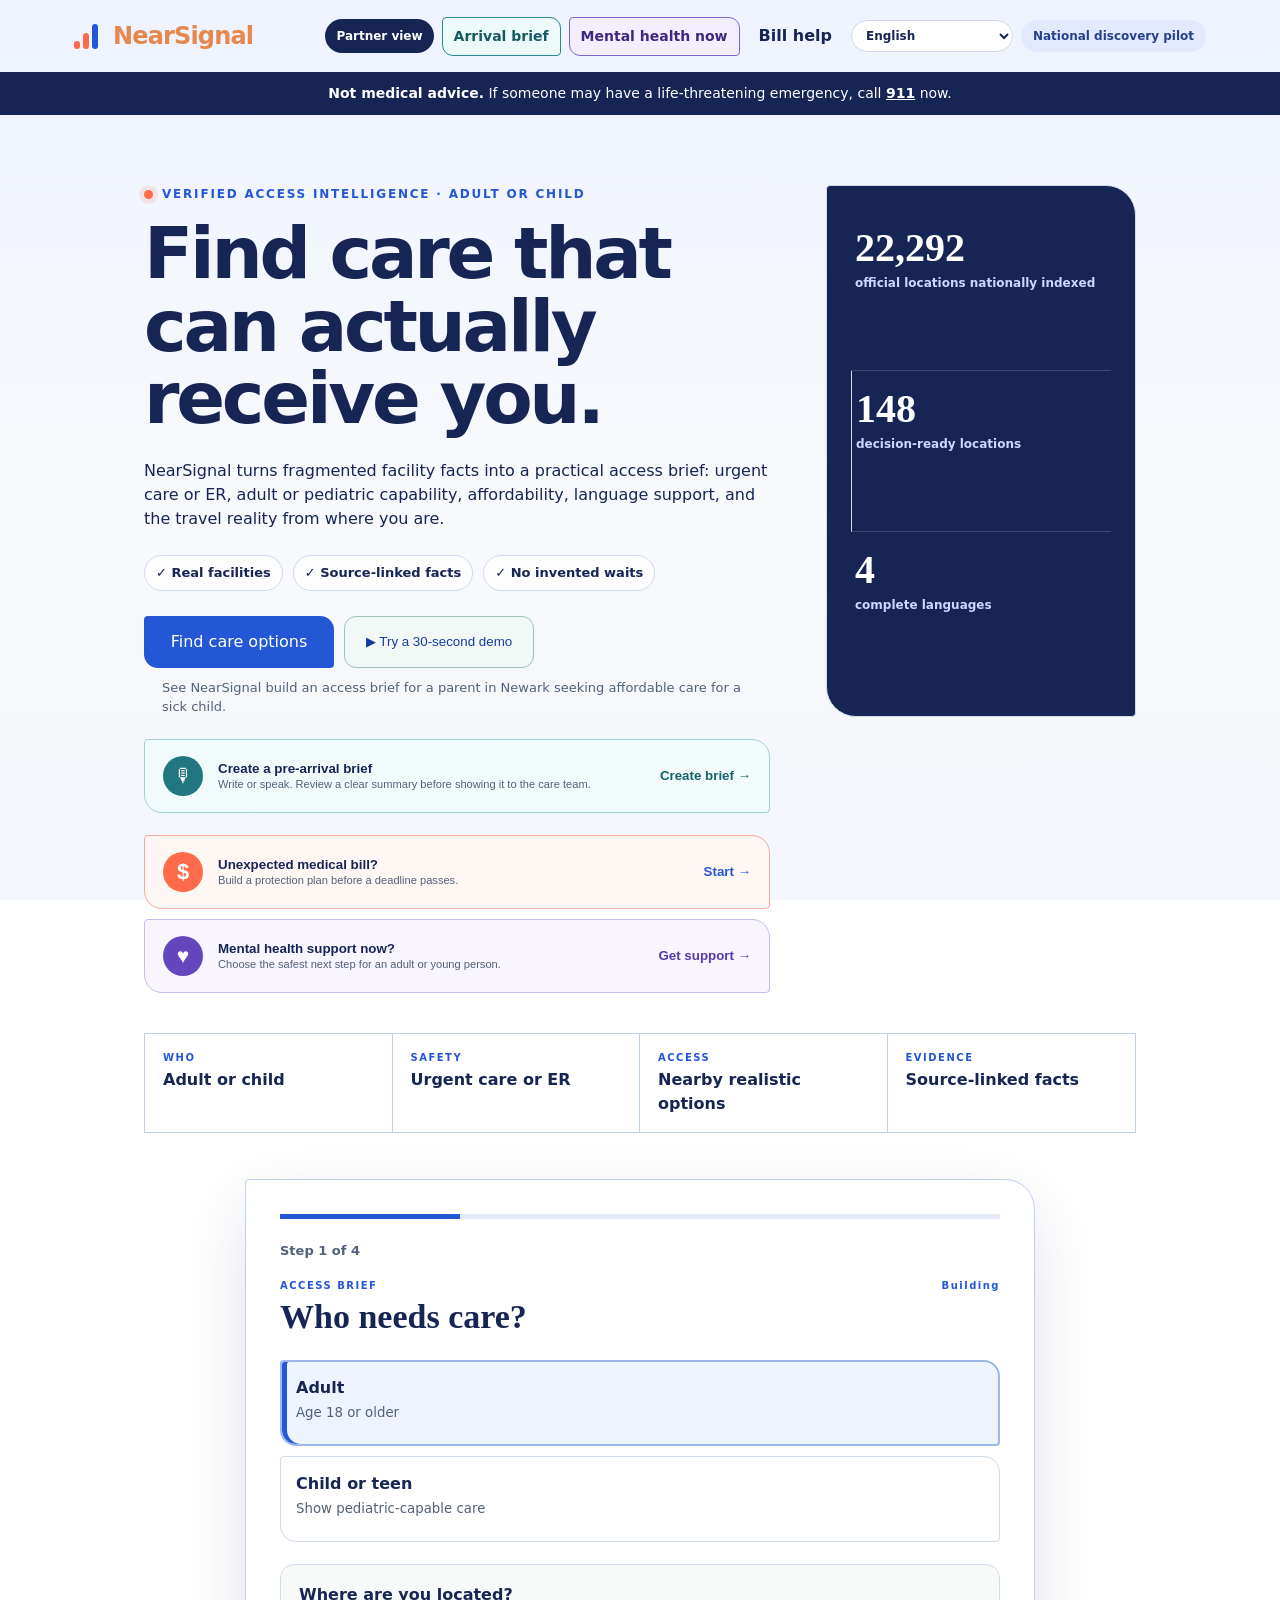
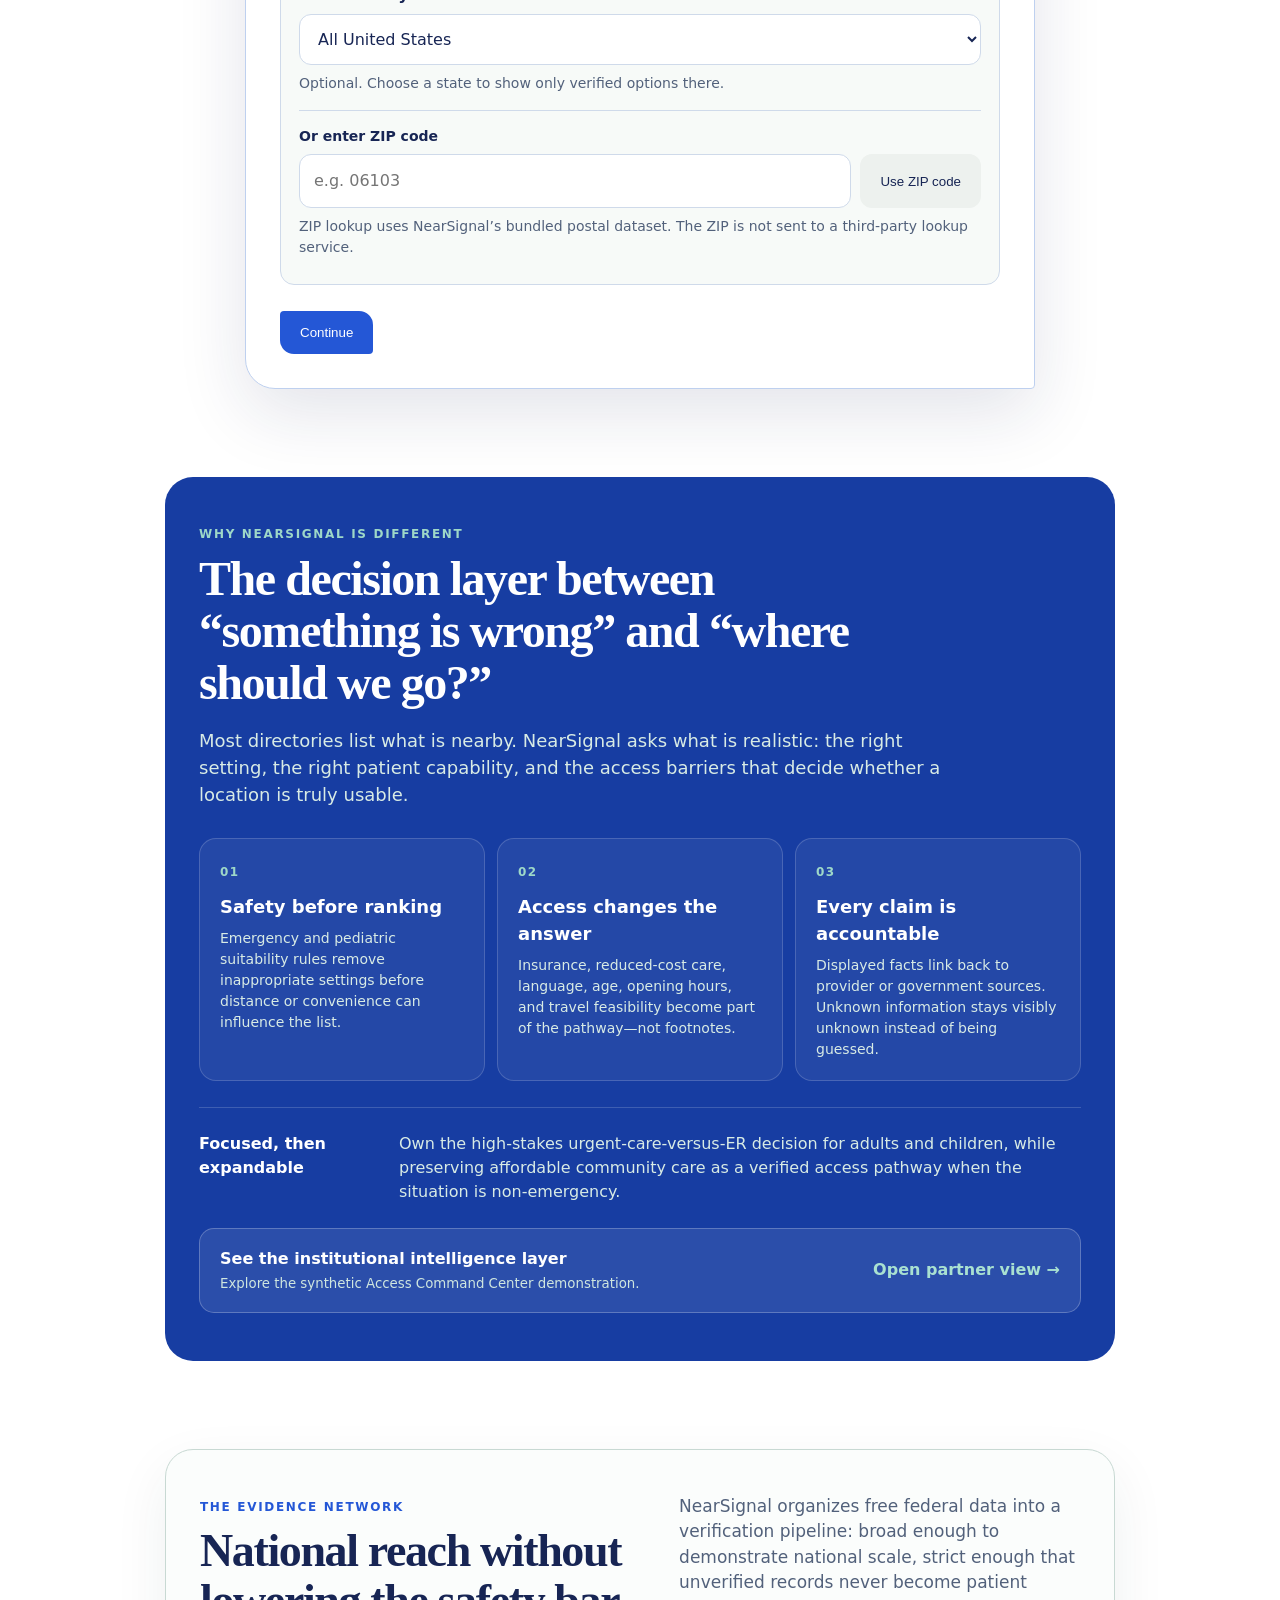
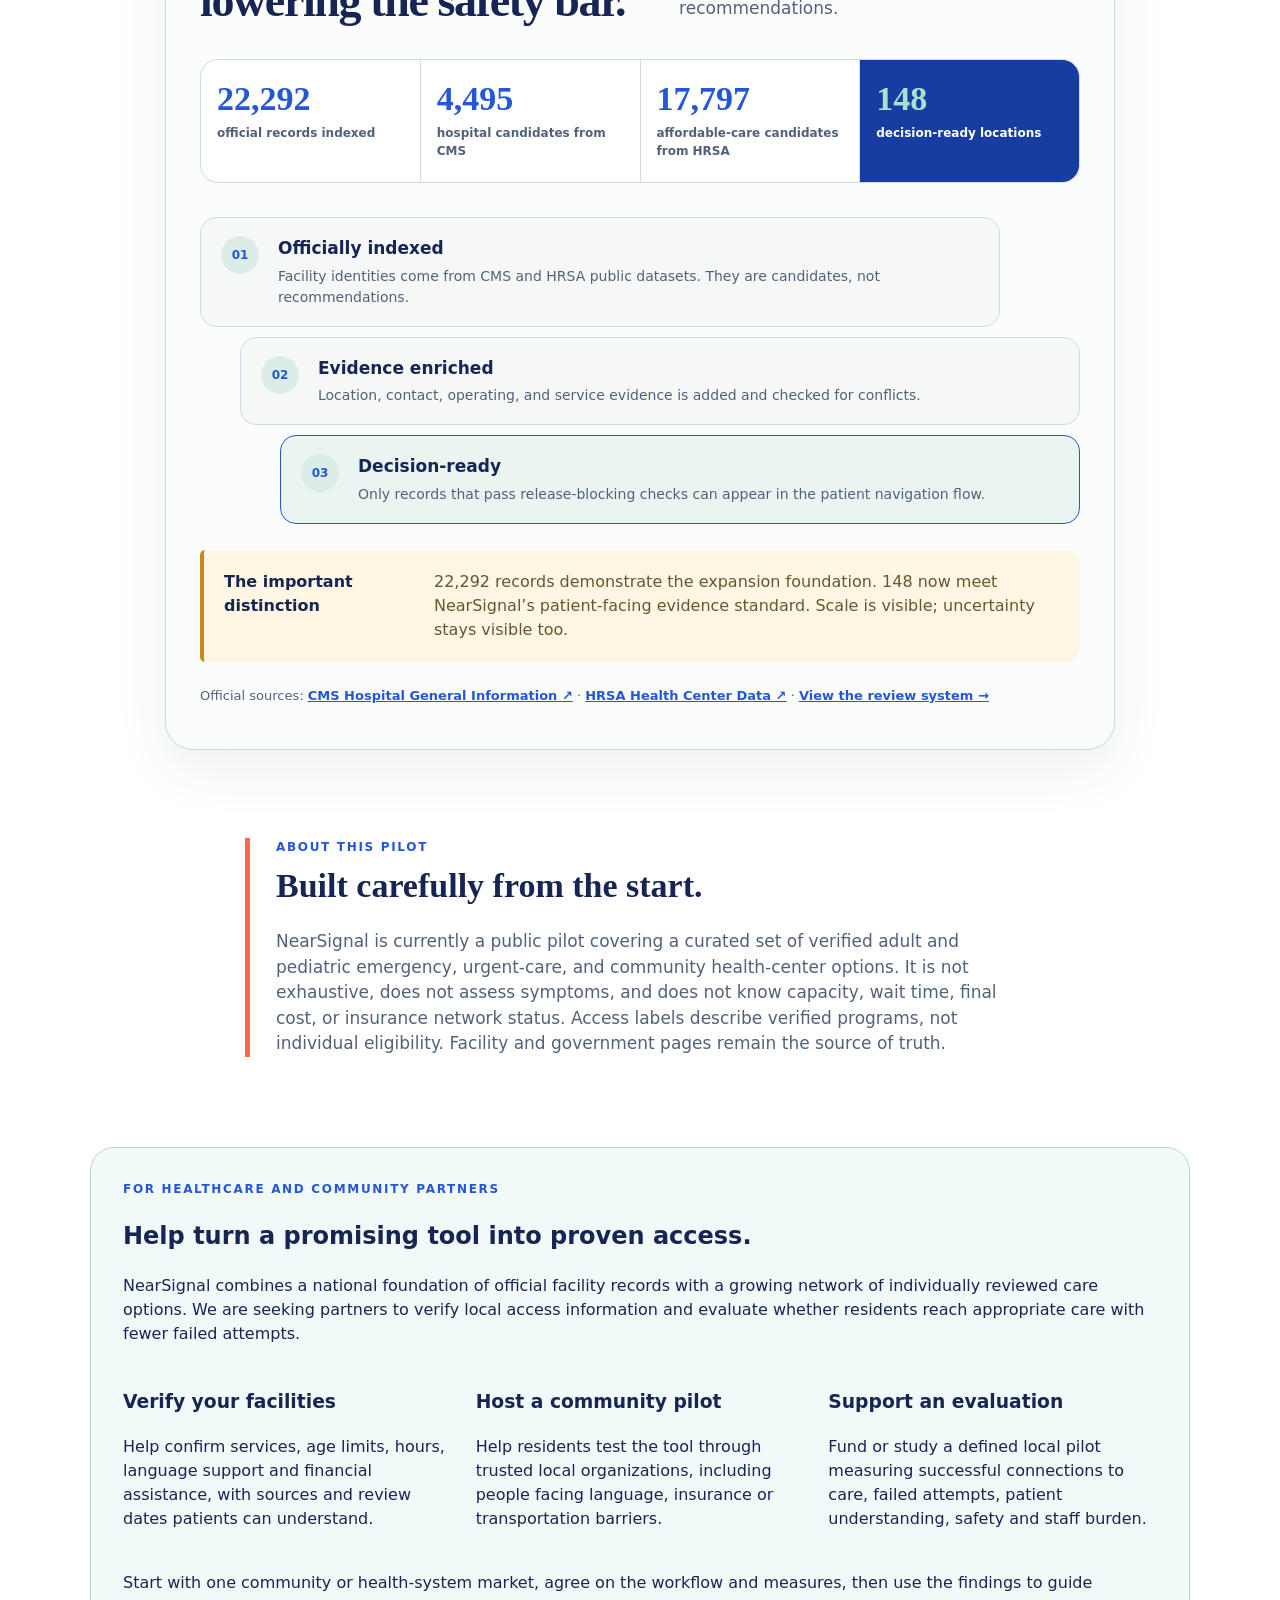
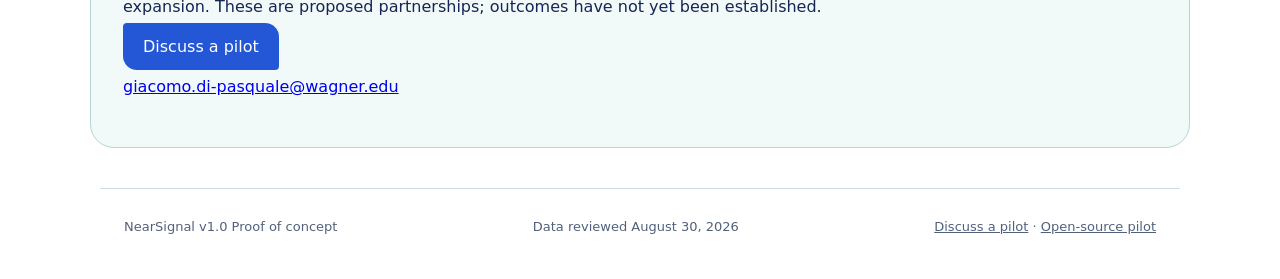
==== commit 7553217b: "Add multilingual partner invitation and align NYC demo" ====
--- a/index.html
+++ b/index.html
@@ -389,11 +389,24 @@
     </form>
   </dialog>
 
-  <footer><span>NearSignal v1.0 Proof of concept</span><span data-i18n="dataReviewed">Data reviewed August 30, 2026</span><span><a href="https://github.com/giacomodi-pasquale-rgb/nearsignal" data-i18n="openSource">Open-source pilot</a></span></footer>
+  <section id="partners" class="partner-invitation" aria-labelledby="partners-heading">
+    <p class="eyebrow" data-i18n="partnerEyebrow">For healthcare and community partners</p>
+    <h2 id="partners-heading" data-i18n="partnerTitle">Help turn a promising tool into proven access.</h2>
+    <p data-i18n="partnerIntro">NearSignal combines a national foundation of official facility records with a growing network of individually reviewed care options. We are seeking partners to verify local access information and evaluate whether residents reach appropriate care with fewer failed attempts.</p>
+    <div class="partner-opportunities">
+      <article><h3 data-i18n="partnerFacilitiesTitle">Verify your facilities</h3><p data-i18n="partnerFacilitiesBody">Help confirm services, age limits, hours, language support and financial assistance, with sources and review dates patients can understand.</p></article>
+      <article><h3 data-i18n="partnerCommunityTitle">Host a community pilot</h3><p data-i18n="partnerCommunityBody">Help residents test the tool through trusted local organizations, including people facing language, insurance or transportation barriers.</p></article>
+      <article><h3 data-i18n="partnerFundingTitle">Support an evaluation</h3><p data-i18n="partnerFundingBody">Fund or study a defined local pilot measuring successful connections to care, failed attempts, patient understanding, safety and staff burden.</p></article>
+    </div>
+    <p data-i18n="partnerPilotBody">Start with one community or health-system market, agree on the workflow and measures, then use the findings to guide expansion. These are proposed partnerships; outcomes have not yet been established.</p>
+    <a class="link-button primary" href="mailto:giacomo.di-pasquale@wagner.edu?subject=NearSignal%20pilot%20conversation" data-i18n="partnerContact">Discuss a pilot</a>
+    <p><a href="mailto:giacomo.di-pasquale@wagner.edu">giacomo.di-pasquale@wagner.edu</a></p>
+  </section>
+  <footer><span>NearSignal v1.0 Proof of concept</span><span data-i18n="dataReviewed">Data reviewed August 30, 2026</span><span><a href="mailto:giacomo.di-pasquale@wagner.edu" data-i18n="partnerContact">Discuss a pilot</a> · <a href="https://github.com/giacomodi-pasquale-rgb/nearsignal" data-i18n="openSource">Open-source pilot</a></span></footer>
   <script src="config.js"></script>
   <script src="data/facilities.js?v=12"></script>
   <script src="data/review/evidence-network.js?v=5"></script>
   <script src="data/review/provider-enrichment.js?v=4"></script>
-  <script type="module" src="app.js?v=57"></script>
+  <script type="module" src="app.js?v=58"></script>
 </body>
 </html>
--- a/styles.css
+++ b/styles.css
@@ -0,0 +1,5 @@
+:root{--ink:#15332f;--muted:#5f716e;--paper:#f5f3ed;--white:#fff;--green:#176458;--green-dark:#103f38;--mint:#dceee7;--line:#d8dfda;--warn:#fff2ce;--danger:#912e2e;--danger-bg:#fdeaea;--shadow:0 22px 60px rgba(23,55,49,.11)}*{box-sizing:border-box}html{scroll-behavior:smooth}body{margin:0;background:var(--paper);color:var(--ink);font:16px/1.5 ui-sans-serif,system-ui,-apple-system,BlinkMacSystemFont,"Segoe UI",sans-serif}.topbar{height:72px;display:flex;align-items:center;justify-content:space-between;max-width:1080px;margin:auto;padding:0 24px}.brand{color:var(--ink);font-size:24px;font-weight:850;text-decoration:none;letter-spacing:-.045em}.brand span{color:#e6874d}.pilot-pill{padding:7px 12px;border-radius:999px;background:var(--mint);font-size:12px;font-weight:800}.safety-strip{padding:11px 24px;background:var(--warn);border-block:1px solid #e8d49e;text-align:center;font-size:14px}.safety-strip a,.emergency a{color:inherit;font-weight:850}.hero{max-width:900px;margin:70px auto 46px;padding:0 24px;text-align:center}.eyebrow{text-transform:uppercase;letter-spacing:.14em;font-size:12px;font-weight:850;color:var(--green);margin:0 0 10px}.hero h1{font:700 clamp(43px,7vw,72px)/1.01 Georgia,serif;letter-spacing:-.045em;margin:0}.hero>p:nth-of-type(2){max-width:720px;margin:24px auto 0;color:var(--muted);font-size:18px}.trust-row{display:flex;justify-content:center;gap:10px;flex-wrap:wrap;margin-top:24px}.trust-row span{background:rgba(255,255,255,.75);border:1px solid var(--line);padding:7px 11px;border-radius:999px;font-size:13px;font-weight:750}.panel,.results{max-width:790px;margin:0 auto 88px;padding:34px;background:var(--white);border:1px solid var(--line);border-radius:28px;box-shadow:var(--shadow)}.progress{height:5px;background:#e8ece9;border-radius:9px;overflow:hidden}.progress span{display:block;width:25%;height:100%;background:var(--green);transition:.3s}.step-label{color:var(--muted);font-size:13px;font-weight:750;margin:22px 0 6px}.panel h2,.results h2,.scope-note h2{font:700 34px/1.15 Georgia,serif;margin:0 0 24px}.step{border:0;padding:0;margin:0;display:none}.step.active{display:block}.step legend{font:700 30px/1.2 Georgia,serif;margin-bottom:10px}.age-row{display:grid;grid-template-columns:2fr 1fr;gap:12px;margin-bottom:26px}label>span{display:block;font-weight:750;margin-bottom:7px}input[type=number],select{width:100%;padding:14px;border:1px solid var(--line);border-radius:12px;background:white;font:inherit;color:var(--ink)}button,.link-button{border:0;border-radius:12px;padding:14px 20px;font:750 15px/1 inherit;cursor:pointer;text-decoration:none;text-align:center}.primary{background:var(--green);color:white}.primary:hover{background:var(--green-dark)}.secondary{background:#edf1ee;color:var(--ink)}button:disabled{opacity:.65;cursor:wait}.actions{display:flex;justify-content:space-between;gap:12px;margin-top:26px}.choices{display:grid;grid-template-columns:1fr 1fr;gap:10px}.choices.one-col{grid-template-columns:1fr}.choices label{cursor:pointer}.choices input{position:absolute;opacity:0}.choices span{height:100%;padding:15px;border:1px solid var(--line);border-radius:14px;background:#fff}.choices b,.choices small{display:block}.choices small{color:var(--muted);font-weight:500;margin-top:3px}.choices input:checked+span{border:2px solid var(--green);background:#f0f8f5;padding:14px}.helper,.data-note,.status{color:var(--muted);font-size:14px}.red-flags{background:var(--danger-bg);color:var(--danger);border:1px solid #e9baba;padding:14px 16px;border-radius:14px;margin:12px 0 18px;font-size:14px}.location-button{width:100%;display:flex;align-items:center;gap:15px;text-align:left;border:1px solid var(--line);background:#f5faf7;color:var(--ink);padding:17px}.location-button>span:first-child{display:grid;place-items:center;width:38px;height:38px;border-radius:50%;background:var(--mint);font-size:24px}.location-button b,.location-button small{display:block}.location-button small{color:var(--muted);font-weight:500;margin-top:3px}.status.success{color:var(--green);font-weight:700}.results-head{display:flex;justify-content:space-between;gap:20px;align-items:start}.emergency{background:var(--danger-bg);color:var(--danger);border:1px solid #e9baba;padding:16px;border-radius:14px;margin-bottom:18px}.cards{display:grid;gap:16px;margin:25px 0}.card{border:1px solid var(--line);border-radius:20px;padding:22px;background:#fff}.card.best{border:2px solid var(--green);background:#f7fbf8}.card-top{display:flex;justify-content:space-between;gap:16px;align-items:flex-start}.rank{font-size:11px;color:var(--green);font-weight:850;text-transform:uppercase;letter-spacing:.12em}.card h3{font:700 24px/1.2 Georgia,serif;margin:5px 0 3px}.facility-type{margin:0;color:var(--muted);font-size:14px}.open,.closed,.unknown{flex:none;border-radius:999px;padding:6px 9px;font-size:12px;font-weight:800}.open{background:#daf1e4;color:#16603d}.closed{background:#eee;color:#5c6462}.unknown{background:#fff0ca;color:#705418}.metrics{display:flex;flex-wrap:wrap;gap:8px;margin:16px 0}.metric{background:#edf2ef;border-radius:999px;padding:6px 10px;font-size:12px;font-weight:700}.metric.strong{background:var(--green);color:#fff}.metric.warning{background:#fff0ca;color:#705418}.reason{margin:0;color:var(--muted)}.facts{padding-left:20px;margin:14px 0}.facts li{margin:5px 0}.hours,.quality{font-size:13px;color:var(--muted);margin:8px 0}.quality a,.text-link{color:var(--green);font-weight:750}.card-actions{display:flex;align-items:center;gap:9px;flex-wrap:wrap;margin-top:18px}.card-actions .link-button{padding:11px 15px}.text-link{padding:8px;text-decoration:none;font-size:14px}details{border-top:1px solid var(--line);padding:17px 0 4px}summary{cursor:pointer;font-weight:800}.empty{padding:20px;background:#f5f5f2;border-radius:15px}.scope-note{max-width:790px;margin:0 auto 90px;padding:0 30px}.scope-note p:last-child{color:var(--muted);font-size:17px}footer{max-width:1080px;margin:auto;border-top:1px solid var(--line);display:flex;justify-content:space-between;gap:15px;flex-wrap:wrap;color:var(--muted);padding:28px 24px 42px;font-size:13px}footer a{color:inherit}.sr-only{position:absolute;width:1px;height:1px;padding:0;margin:-1px;overflow:hidden;clip:rect(0,0,0,0);white-space:nowrap;border:0}@media(max-width:650px){.topbar{height:62px;padding:0 16px}.safety-strip{padding:10px 16px}.hero{margin-top:45px}.hero h1{font-size:44px}.hero>p:nth-of-type(2){font-size:16px}.panel,.results{margin-inline:10px;padding:22px 18px;border-radius:22px}.panel h2,.results h2{font-size:29px}.choices{grid-template-columns:1fr}.age-row{grid-template-columns:1.5fr 1fr}.results-head{align-items:center}.results-head .secondary{padding:11px 12px}.card{padding:18px}.card-top{display:block}.card-top>span{display:inline-block;margin-top:10px}.card h3{font-size:22px}.card-actions .primary{flex:1}.scope-note{padding:0 22px}footer{display:grid;justify-content:start;padding-inline:22px}}
+:root .partner-invitation { max-width: 1100px; margin: 40px auto; padding: 32px; border: 1px solid #b8d4d5; border-radius: 24px; background: #f2faf9; }
+.partner-opportunities { display: grid; grid-template-columns: repeat(3, minmax(0, 1fr)); gap: 24px; margin: 24px 0; }
+.partner-invitation p, .partner-invitation a { overflow-wrap: anywhere; }
+@media (max-width: 720px) { :root .partner-invitation { margin: 24px 16px; padding: 24px; } .partner-opportunities { grid-template-columns: 1fr; gap: 12px; } }
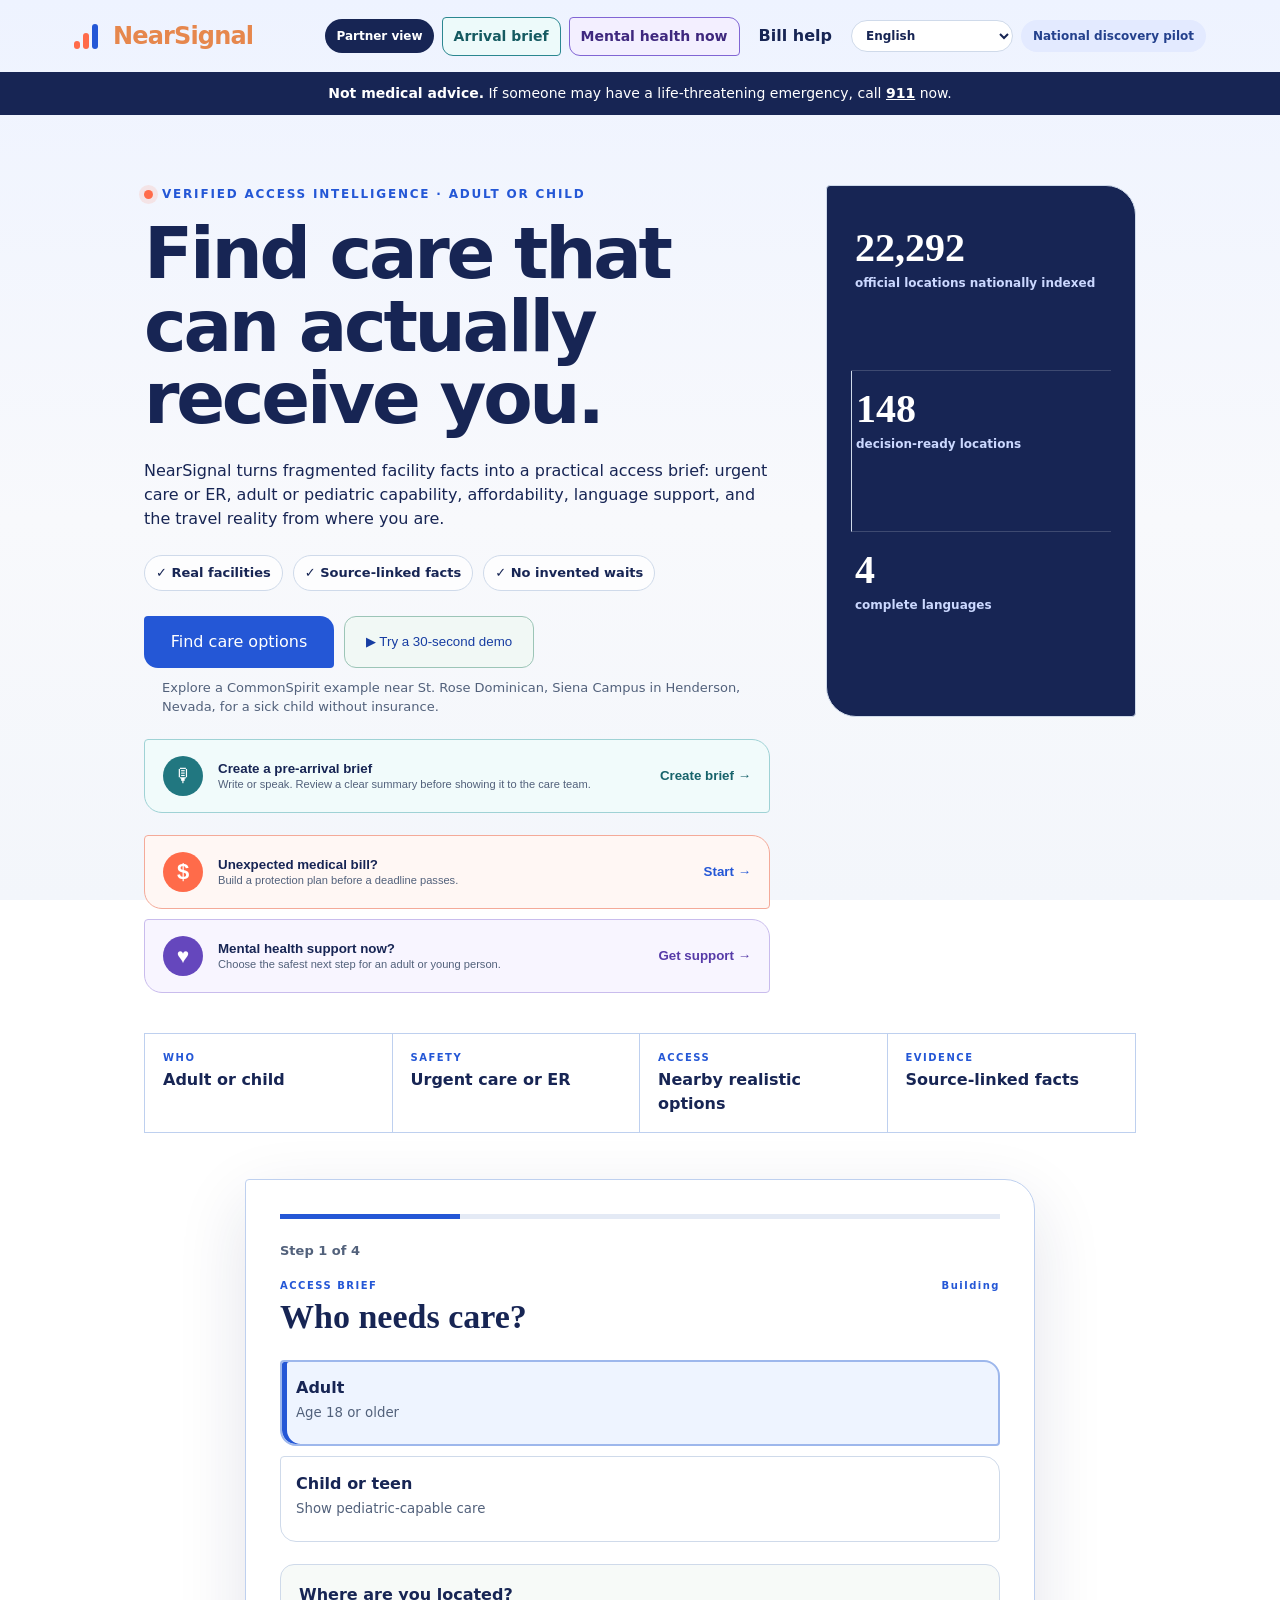
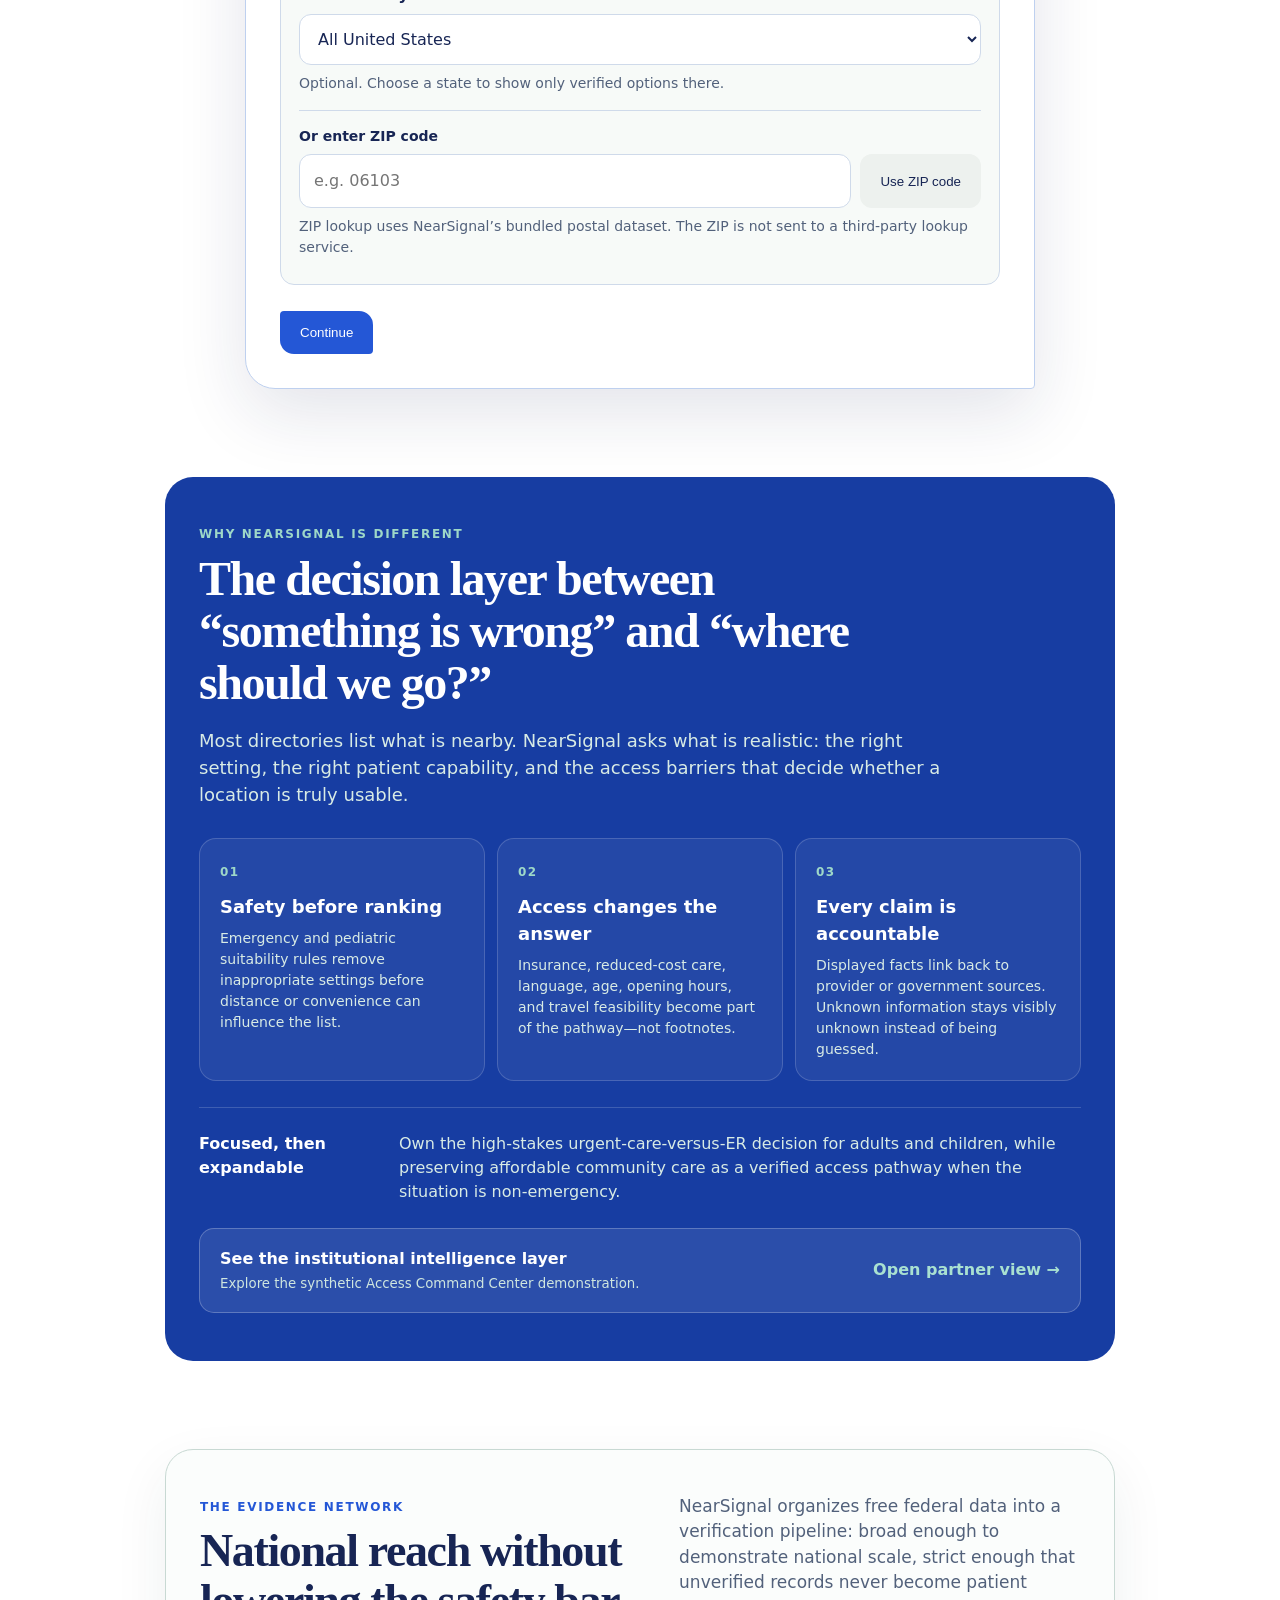
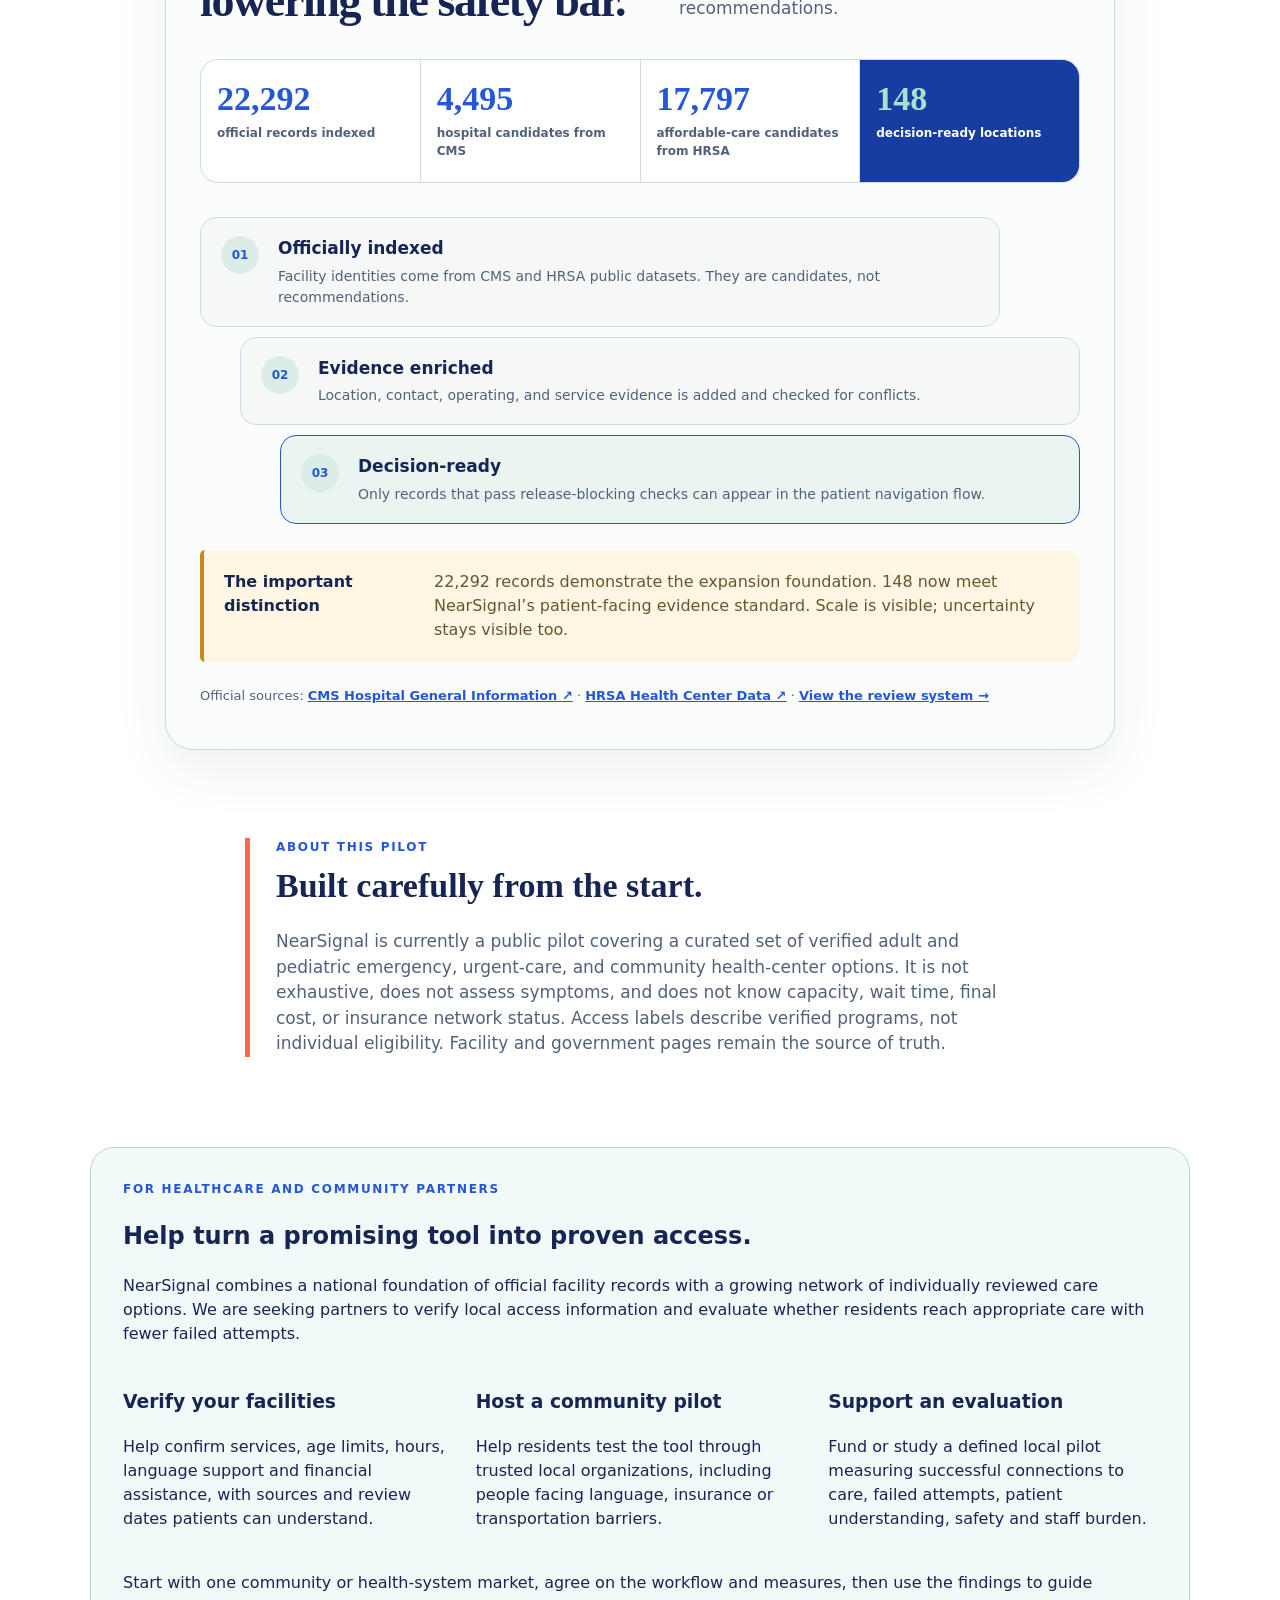
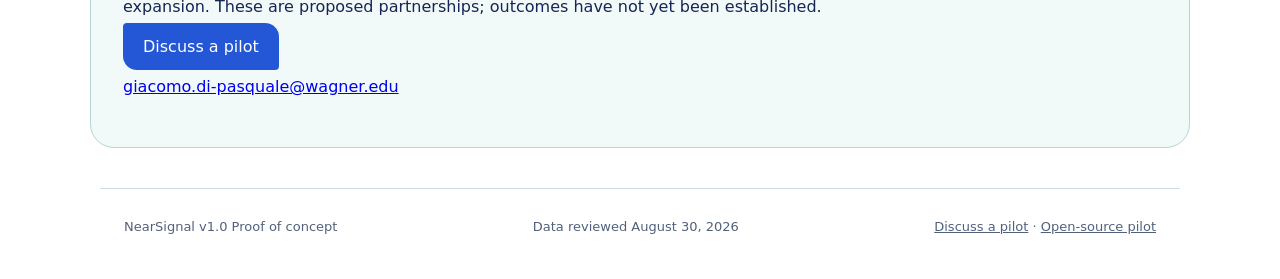
==== commit b5fd92fa: "Use CommonSpirit Henderson scenario for national demo" ====
--- a/index.html
+++ b/index.html
@@ -51,7 +51,7 @@
         <span data-i18n="trustReal">✓ Real facilities</span><span data-i18n="trustSources">✓ Source-linked facts</span><span data-i18n="trustWaits">✓ No invented waits</span>
       </div>
       <div class="hero-actions"><a class="primary link-button" href="#questionnaire" data-i18n="startNavigation">Find care options</a><button id="tryDemo" class="demo-button" type="button" data-i18n="tryDemo">▶ Try a 30-second demo</button></div>
-      <p class="demo-helper" data-i18n="demoHelper">See NearSignal build an access brief for a parent in Newark seeking affordable care for a sick child.</p>
+      <p class="demo-helper" data-i18n="demoHelper">Explore a CommonSpirit example near St. Rose Dominican, Siena Campus in Henderson, Nevada, for a sick child without insurance.</p>
       <button id="openArrivalBriefHero" class="arrival-brief-card" type="button"><span class="arrival-icon" aria-hidden="true">🎙</span><span><b data-i18n="arrivalCardTitle">Create a pre-arrival brief</b><small data-i18n="arrivalCardBody">Write or speak. Review a clear summary before showing it to the care team.</small></span><em data-i18n="arrivalCardAction">Create brief →</em></button>
       <button id="savedPatientPass" class="saved-pass-card" type="button" hidden><span class="saved-pass-icon" aria-hidden="true">▣</span><span><b data-i18n="savedPassTitle">Your patient-held pass is ready</b><small><span id="savedPatientPassCode">NS------</span> · <span id="savedPatientPassExpiry"></span></small></span><em data-i18n="openSavedPass">Open pass →</em></button>
       <button id="openBillHelpHero" class="bill-protection-card" type="button"><span class="bill-icon" aria-hidden="true">$</span><span><b data-i18n="billCardTitle">Unexpected medical bill?</b><small data-i18n="billCardBody">Build a protection plan before a deadline passes.</small></span><em data-i18n="billCardAction">Start →</em></button>
@@ -166,7 +166,7 @@
         <button id="startOver" class="secondary" data-i18n="startOver">Start over</button>
       </div>
       <div id="emergencyBanner" class="emergency" hidden data-i18n="emergencyBanner"><strong>Emergency route:</strong> If there is an immediate threat to life, call <a href="tel:911">911</a>. Do not delay emergency care to compare this list.</div>
-      <div id="demoBanner" class="demo-banner" hidden data-i18n="demoBanner"><strong>Demo scenario:</strong> A parent in Newark is looking for non-emergency care for a 5-year-old with a fever, without insurance, and needs an affordable option.</div>
+      <div id="demoBanner" class="demo-banner" hidden data-i18n="demoBanner"><strong>Demo scenario:</strong> A parent in Henderson, Nevada (89052) is comparing care for a 5-year-old with a fever, without insurance. The local data includes CommonSpirit’s St. Rose Dominican, Siena Campus pediatric emergency department. This illustrative scenario does not determine whether emergency care is needed or guarantee cost or availability.</div>
       <button id="demoNext" class="demo-next primary" type="button" hidden data-i18n="demoNext">Continue the story: create the bilingual arrival brief →</button>
       <div id="journeySummary" class="journey-summary"></div>
       <p id="routingNote" class="data-note"></p>
@@ -407,6 +407,6 @@
   <script src="data/facilities.js?v=12"></script>
   <script src="data/review/evidence-network.js?v=5"></script>
   <script src="data/review/provider-enrichment.js?v=4"></script>
-  <script type="module" src="app.js?v=58"></script>
+  <script type="module" src="app.js?v=59"></script>
 </body>
 </html>
